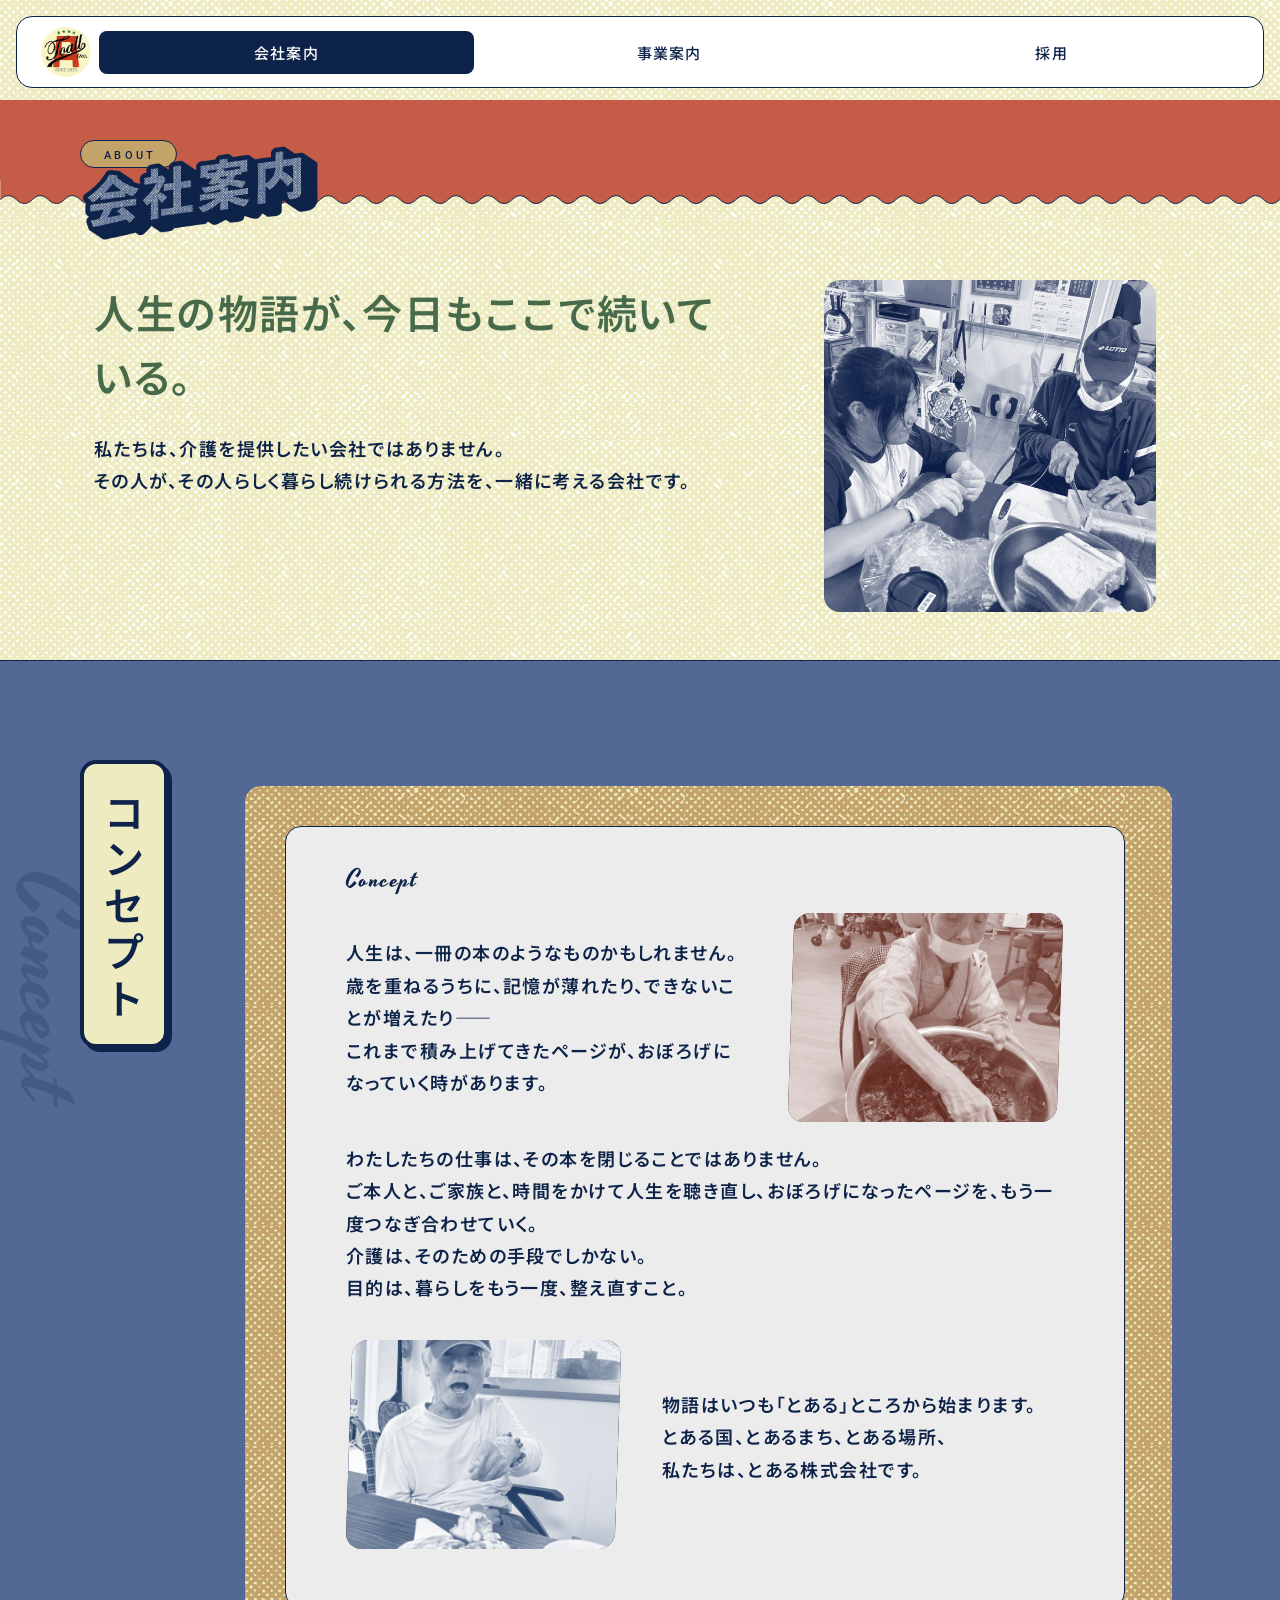
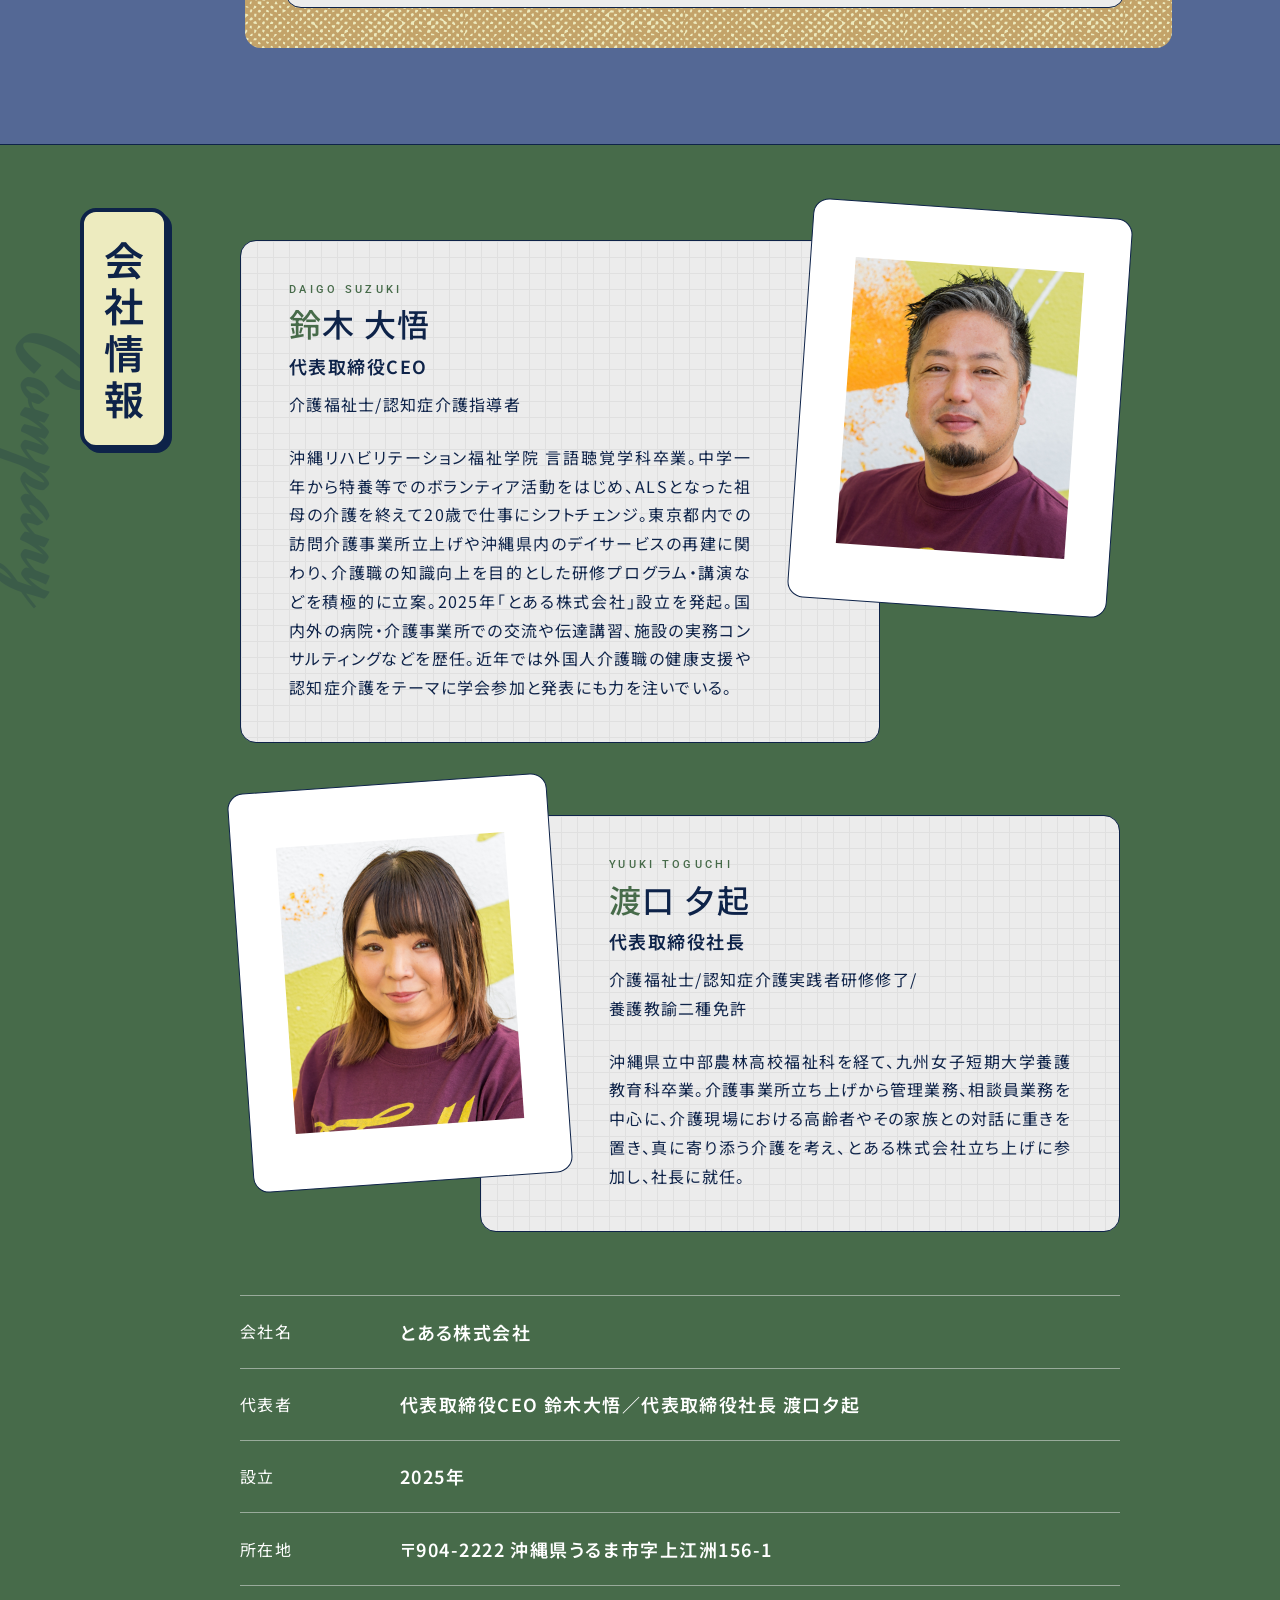
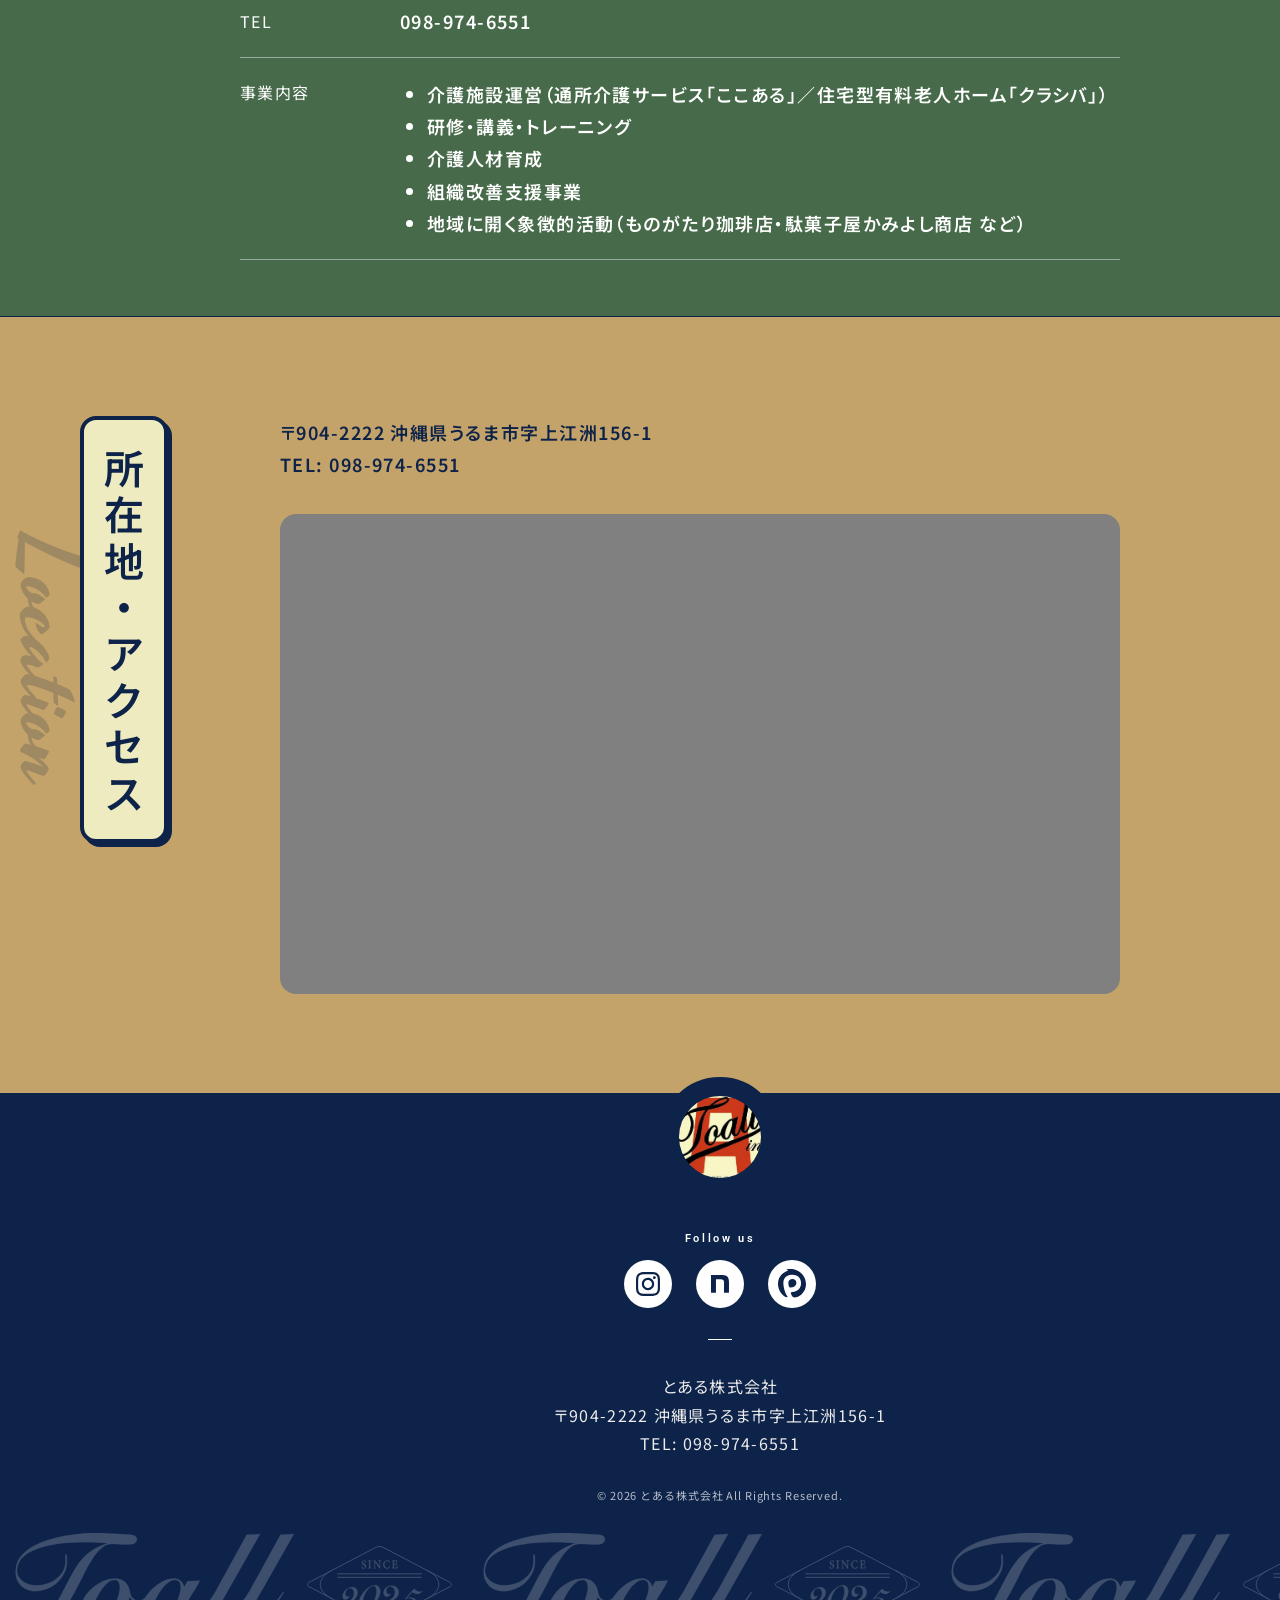
==== about.html @ d4884499 "wip(toaru): パンフレット照合の文言反映（ここある/クラシバ・施設概要・研修）＋about FV＋仲吉さんメッセージを本人の言葉に Co-Authored-By: Claude Opus 5" ====
<!DOCTYPE html>
<html lang="ja">
<head>
  <meta charset="UTF-8">
  <meta name="viewport" content="width=device-width, initial-scale=1.0">
  <title>会社案内 | とある株式会社</title>
  <link rel="preconnect" href="https://fonts.googleapis.com">
  <link href="https://fonts.googleapis.com/css2?family=Noto+Sans+JP:wght@400;500;600;700&family=Yesteryear&family=Roboto:wght@500;600&display=swap" rel="stylesheet">
  <link rel="icon" type="image/png" href="images/favicon-32.png">
  <link rel="apple-touch-icon" href="images/apple-touch-icon.png">
  <link rel="stylesheet" href="styles.css">
</head>
<body class="page-about">
  <nav class="sp-nav-bar">
    <a href="index.html" class="sp-nav-logo"><img src="images/045fe9c1-6d6a-4776-a452-a813eab86640.jpg" alt="とある"></a>
    <a href="about.html" class="sp-nav-item active">会社案内</a>
    <a href="service.html" class="sp-nav-item">事業案内</a>
    <a href="recruit.html" class="sp-nav-item">採用</a>
  </nav>
  <div class="page-root">

    <!-- site-nav (fixed) -->
    <nav class="site-nav">
      <!-- nav group -->
      <div class="nav-group-wrapper" style="position:absolute; height:533px; left:0; top:0; width:426px;">
        <div class="nav-shadow" style="position:absolute; height:533px; left:0; top:0; width:426px;">
          <img alt="" style="position:absolute; display:block; inset:0; max-width:none; width:100%; height:100%;" src="images/0c84c5b2-c992-419b-9318-8333a2b3f592.svg" />
        </div>
        <div class="nav-panel" style="position:absolute; background-color:white; border:1px solid #0e2349; display:flex; flex-direction:column; gap:16px; align-items:center; left:0; padding:20px 16px 16px; border-radius:16px; top:0; width:200px;">
          <div style="display:flex; align-items:center; padding:8px; position:relative; flex-shrink:0;">
            <div style="overflow:clip; position:relative; border-radius:50px; flex-shrink:0; width:100px; height:100px;">
              <div style="position:absolute; transform:translate(-50%,-50%); left:calc(50% + 0.35px); width:101.25px; height:101.25px; top:calc(50% + 0.07px);">
                <img alt="" style="position:absolute; inset:0; max-width:none; object-fit:cover; pointer-events:none; width:100%; height:100%;" src="images/617e47fb-dcf9-4838-844f-f65efc7a3acc.jpg" />
              </div>
            </div>
          </div>
          <div style="display:flex; flex-direction:column; gap:8px; align-items:center; position:relative; flex-shrink:0; width:100%;">
            <!-- TOP -->
            <a href="index.html" style="text-decoration:none; display:flex; align-items:center; justify-content:center; padding:16px; position:relative; border-radius:8px; flex-shrink:0; width:168px;">
              <div style="word-break:break-word; display:flex; flex-direction:column; font-family:'Noto Sans JP',sans-serif; font-weight:500; justify-content:center; flex-shrink:0; color:#0e2349; font-size:18px; letter-spacing:1.44px; white-space:nowrap; font-feature-settings:'pkna' 1;"><p style="line-height:1;">TOP</p></div>
            </a>
            <!-- 会社案内（アクティブ） -->
            <a href="about.html" style="text-decoration:none; background-color:#0e2349; display:flex; align-items:center; justify-content:center; padding:16px; position:relative; border-radius:8px; flex-shrink:0; width:168px;">
              <div style="word-break:break-word; display:flex; flex-direction:column; font-family:'Noto Sans JP',sans-serif; font-weight:500; justify-content:center; flex-shrink:0; color:white; font-size:18px; letter-spacing:1.44px; white-space:nowrap; font-feature-settings:'pkna' 1;"><p style="line-height:1;">会社案内</p></div>
            </a>
            <!-- 事業案内 -->
            <a href="service.html" style="text-decoration:none; display:flex; align-items:center; justify-content:center; padding:16px; position:relative; border-radius:8px; flex-shrink:0; width:168px;">
              <div style="word-break:break-word; display:flex; flex-direction:column; font-family:'Noto Sans JP',sans-serif; font-weight:500; justify-content:center; flex-shrink:0; color:#0e2349; font-size:18px; letter-spacing:1.44px; white-space:nowrap; font-feature-settings:'pkna' 1;"><p style="line-height:1;">事業案内</p></div>
            </a>
            <!-- 採用 -->
            <a href="recruit.html" style="text-decoration:none; display:flex; align-items:center; justify-content:center; padding:16px; position:relative; border-radius:8px; flex-shrink:0; width:168px;">
              <div style="word-break:break-word; display:flex; flex-direction:column; font-family:'Noto Sans JP',sans-serif; font-weight:500; justify-content:center; flex-shrink:0; color:#0e2349; font-size:18px; letter-spacing:1.44px; white-space:nowrap; font-feature-settings:'pkna' 1;"><p style="line-height:1;">採用</p></div>
            </a>
          </div>
        </div>
      </div>
      <!-- お問い合わせ -->
      <div class="contact-group-wrapper" style="position:absolute; height:183px; left:0; top:408px; width:426px;">
        <div style="position:absolute; height:183px; left:0; top:0; width:426px;">
          <img alt="" style="position:absolute; display:block; inset:0; max-width:none; width:100%; height:100%;" src="images/aa80f549-86cd-40d1-a32d-eb193d968978.svg" />
        </div>
        <a href="index.html#contact" style="text-decoration:none; display:contents;">
        <div style="position:absolute; background-color:white; border:1px solid #0e2349; height:100px; left:0; border-radius:16px; top:0; width:200px; cursor:pointer;">
          <div style="position:absolute; background-image:url('images/626cb3a7-04f2-470f-b2ea-25e6777911d0.png'); background-size:110px 110px; background-position:top left; height:84px; left:7px; border-radius:8px; top:7px; width:184px;"></div>
          <div style="position:absolute; transform:translate(-50%,-50%); display:flex; flex-direction:column; gap:10px; align-items:center; left:50%; top:50%; width:116px;">
            <div style="display:flex; gap:8px; align-items:center; position:relative; flex-shrink:0;">
              <div style="position:relative; flex-shrink:0; width:16px; height:16px;">
                <img alt="" style="position:absolute; display:block; inset:0; max-width:none; width:100%; height:100%;" src="images/622b4deb-43bb-4475-a572-62ceb9608e91.svg" />
              </div>
              <div style="word-break:break-word; display:flex; flex-direction:column; font-family:'Roboto',sans-serif; font-weight:500; justify-content:center; flex-shrink:0; color:#0e2349; font-size:11px; letter-spacing:2.64px; text-transform:uppercase; white-space:nowrap;"><p style="line-height:1;">CONTACT</p></div>
            </div>
            <div style="word-break:break-word; display:flex; flex-direction:column; font-family:'Noto Sans JP',sans-serif; font-weight:700; justify-content:center; min-width:100%; flex-shrink:0; color:#c55c47; font-size:18px; letter-spacing:1.44px; white-space:nowrap; font-feature-settings:'pkna' 1;"><p style="line-height:1;">お問い合わせ</p></div>
          </div>
        </div>
        </a>
      </div>
    </nav>

    <!-- mainTitle header -->
    <header class="main-title-header">
      <h1 class="visually-hidden">会社案内</h1>
      <div class="header-bg">
        <div class="header-bg-wave-wrap">
          <div style="transform:rotate(180deg); width:100%;">
            <div style="height:24px; position:relative; width:100%;">
              <div style="position:absolute; inset:-2.08% 0 0 0;">
                <img alt="" style="display:block; max-width:none; width:100%; height:100%;" src="images/ac6f1fd2-615f-410f-b803-3732daceb813.svg" />
              </div>
            </div>
          </div>
        </div>
        <div class="header-bg-rect"></div>
      </div>
      <div class="header-title">
        <!-- subTitle badge -->
        <div style="position:absolute; background-color:#c3a369; border:1px solid #0e2349; height:28px; left:0; border-radius:16px; top:0; width:97px;">
          <div style="position:absolute; transform:translateY(-50%); display:flex; flex-direction:column; font-family:'Roboto',sans-serif; font-weight:500; justify-content:center; left:23px; color:#0e2349; font-size:11px; top:14px; letter-spacing:3.3px; text-transform:uppercase; white-space:nowrap;">
            <p style="line-height:1;">about</p>
          </div>
        </div>
        <!-- 手書きAbout画像 -->
        <div style="position:absolute; height:110.52px; left:2px; top:1px; width:240.005px;">
          <img alt="" style="position:absolute; inset:0; max-width:none; object-fit:cover; pointer-events:none; width:100%; height:100%;" src="images/de4ca972-b313-43de-a31d-2b2d16266c00.png" />
        </div>
      </div>
    </header>

    <!-- FV inner -->
    <div class="fv-inner">
      <!-- テキスト左 -->
      <div style="display:flex; flex-direction:column; gap:24px; align-items:flex-start; flex-shrink:0;">
        <div style="word-break:break-word; display:flex; flex-direction:column; font-family:'Noto Sans JP',sans-serif; font-weight:600; justify-content:center; color:#476b4a; font-size:40px; letter-spacing:1.6px; width:632px; font-feature-settings:'pkna' 1,'palt' 1;">
          <p style="line-height:1.6;">人生の物語が、今日もここで続いている。</p>
        </div>
        <div style="display:flex; flex-direction:column; align-items:flex-start; flex-shrink:0; width:632px;"><!-- 2026-09-01: 358→632（見出しと同幅）。3行スタンス文が語の途中で折れないように -->
          <div style="word-break:break-word; display:flex; flex-direction:column; font-family:'Noto Sans JP',sans-serif; font-weight:600; justify-content:center; flex-shrink:0; color:#0e2349; font-size:18px; letter-spacing:1.44px; width:100%; font-feature-settings:'pkna' 1,'palt' 1;">
            <p style="line-height:1.8;">私たちは、介護を提供したい会社ではありません。<br>その人が、その人らしく暮らし続けられる方法を、一緒に考える会社です。</p>
          </div>
        </div>
      </div>
      <!-- 右写真 -->
      <div style="position:relative; border-radius:16px; flex-shrink:0; width:332px; height:332px;">
        <div aria-hidden style="position:absolute; inset:0; pointer-events:none; border-radius:16px;">
          <img alt="" style="position:absolute; max-width:none; object-fit:cover; filter:grayscale(1); border-radius:16px; width:100%; height:100%;" src="images/photo-about-kv.jpg" />
          <div style="position:absolute; background-color:#0c1d45; inset:0; mix-blend-mode:screen; border-radius:16px;"></div>
        </div>
      </div>
    </div>

    <!-- Concept section -->
    <section class="concept-section">
      <!-- 背景 -->
      <div class="concept-bg-outer">
        <div class="concept-bg-inner"></div>
      </div>

      <!-- categoryTitle（左サイドバー） -->
      <div style="position:absolute; height:600px; left:0; top:100px; width:240px;">
        <!-- 縦書き装飾文字 Concept -->
        <div style="position:absolute; transform:translateY(-50%); display:flex; height:305px; align-items:center; justify-content:center; left:-16px; top:227.5px; width:120px;">
          <div style="transform:rotate(90deg); flex-shrink:0;">
            <div style="word-break:break-word; display:flex; flex-direction:column; font-family:'Yesteryear',cursive; justify-content:center; opacity:0.2; color:#0e2349; font-size:90px; white-space:nowrap;">
              <p style="line-height:1;">Concept</p>
            </div>
          </div>
        </div>
        <!-- バッジ -->
        <div style="position:absolute; background-color:#edebbf; border:4px solid #0e2349; box-shadow:4px 4px 0px #0e2349; display:flex; flex-direction:column; align-items:center; justify-content:center; left:80px; padding:24px 0; border-radius:16px; top:0; width:88px;">
          <h2 style="word-break:break-word; font-family:'Noto Sans JP',sans-serif; font-weight:600; line-height:1.16; color:#0e2349; text-align:center; letter-spacing:3.2px; width:40px; font-feature-settings:'pkna' 1;">コンセプト</h2>
        </div>
      </div>

      <!-- content（背景画像タイルボックス） -->
      <div style="position:relative; background-image:url('images/ada065cb-7222-4b54-9af8-6be42a0701ef.png'); background-size:220px 220px; background-position:top left; display:flex; flex-direction:column; align-items:flex-start; margin-left:245px; margin-top:126px; margin-bottom:96px; padding:40px; border-radius:16px; width:927px; height:auto; min-height:777px;">
        <!-- anser（白灰テキスト箱。写真はFigma 206:152通り本文の流れの中に相対配置で組み込む） -->
        <div style="position:relative; word-break:break-word; background-color:#ececec; border:1px solid #0e2349; border-radius:16px; flex-shrink:0; width:840px; height:auto; min-height:706px; color:#0e2349;">
          <div style="display:flex; flex-direction:column; gap:4px; padding:42px 60px; width:100%; box-sizing:border-box; font-size:18px; letter-spacing:1.44px; font-family:'Noto Sans JP',sans-serif; font-weight:600; font-feature-settings:'pkna' 1,'palt' 1;">
            <!-- 見出し Concept -->
            <div style="font-family:'Yesteryear',cursive; font-size:24px; font-weight:400;">
              <p style="line-height:1;">Concept</p>
            </div>
            <!-- 本文1 ＋ 写真1（#632c21 overlay） -->
            <div style="display:flex; align-items:center; justify-content:space-between; gap:32px; width:100%;">
              <div style="flex:1 0 0; min-width:0; display:flex; flex-direction:column; justify-content:center;">
                <p style="line-height:1.8;">人生は、一冊の本のようなものかもしれません。<br>歳を重ねるうちに、記憶が薄れたり、できないことが増えたり——<br>これまで積み上げてきたページが、おぼろげになっていく時があります。</p>
              </div>
              <div style="flex-shrink:0; width:275.951px; height:208.908px; display:flex; align-items:center; justify-content:center; margin:16px 0 16px 8px;">
                <div style="transform:skewX(-1.87deg); flex-shrink:0;">
                  <div style="height:209.019px; position:relative; border-radius:16px; width:269.143px;">
                    <div aria-hidden style="position:absolute; inset:0; pointer-events:none; border-radius:16px;">
                      <img alt="" style="position:absolute; max-width:none; object-fit:cover; filter:grayscale(1); border-radius:16px; width:100%; height:100%;" src="images/photo-about-concept1.jpg" />
                      <div style="position:absolute; background-color:#632c21; inset:0; mix-blend-mode:screen; border-radius:16px;"></div>
                    </div>
                  </div>
                </div>
              </div>
            </div>
            <!-- 本文2（全幅） -->
            <div style="width:100%; margin-bottom:16px;">
              <p style="line-height:1.8;">わたしたちの仕事は、その本を閉じることではありません。<br>ご本人と、ご家族と、時間をかけて人生を聴き直し、おぼろげになったページを、もう一度つなぎ合わせていく。<br>介護は、そのための手段でしかない。<br>目的は、暮らしをもう一度、整え直すこと。</p>
            </div>
            <!-- 写真2（#213b63 overlay）＋ 本文3 -->
            <div style="display:flex; gap:32px; align-items:center; width:100%;">
              <div style="flex-shrink:0; width:275.951px; height:208.908px; display:flex; align-items:center; justify-content:center; margin:16px 8px 16px 0;">
                <div style="transform:skewX(-1.87deg); flex-shrink:0;">
                  <div style="height:209.019px; position:relative; border-radius:16px; width:269.143px;">
                    <div aria-hidden style="position:absolute; inset:0; pointer-events:none; border-radius:16px;">
                      <img alt="" style="position:absolute; max-width:none; object-fit:cover; filter:grayscale(1); border-radius:16px; width:100%; height:100%;" src="images/photo-about-concept2.jpg" />
                      <div style="position:absolute; background-color:#213b63; inset:0; mix-blend-mode:screen; border-radius:16px;"></div>
                    </div>
                  </div>
                </div>
              </div>
              <div style="flex:1 0 0; min-width:0; display:flex; flex-direction:column; justify-content:center; white-space:pre-wrap;">
                <p style="line-height:1.8; margin-bottom:16px;">物語はいつも「とある」ところから始まります。<br>とある国、とあるまち、とある場所、<br>私たちは、とある株式会社です。</p>
              </div>
            </div>
          </div>
        </div>
      </div>
    </section>

    <!-- Company section -->
    <section class="company-section">
      <!-- 背景 -->
      <div class="company-bg-outer">
        <div class="company-bg-inner"></div>
      </div>

      <!-- categoryTitle（左サイドバー） -->
      <div style="position:absolute; height:496px; left:0; top:64px; width:240px;">
        <!-- 縦書き装飾文字 Company -->
        <div style="position:absolute; transform:translateY(-50%); display:flex; height:366px; align-items:center; justify-content:center; left:-15px; top:263px; width:120px;">
          <div style="transform:rotate(90deg); flex-shrink:0;">
            <div style="word-break:break-word; display:flex; flex-direction:column; font-family:'Yesteryear',cursive; justify-content:center; opacity:0.2; color:#0e2349; font-size:90px; white-space:nowrap;">
              <p style="line-height:1;">Company</p>
            </div>
          </div>
        </div>
        <!-- バッジ -->
        <div style="position:absolute; background-color:#edebbf; border:4px solid #0e2349; box-shadow:4px 4px 0px #0e2349; display:flex; flex-direction:column; align-items:center; justify-content:center; left:80px; padding:24px 0; border-radius:16px; top:0; width:88px;">
          <h2 style="word-break:break-word; font-family:'Noto Sans JP',sans-serif; font-weight:600; line-height:1.16; color:#0e2349; text-align:center; letter-spacing:3.2px; width:40px; font-feature-settings:'pkna' 1;">会社情報</h2>
        </div>
      </div>

      <!-- content -->
      <div style="display:flex; flex-direction:column; gap:64px; align-items:flex-start; margin-left:240px; margin-top:64px; width:880px; position:relative;">

        <!-- profile -->
        <div style="display:flex; flex-direction:column; gap:40px; align-items:flex-start; position:relative; flex-shrink:0; width:100%;">

          <!-- 鈴木大悟 -->
          <div style="position:relative; flex-shrink:0; width:100%;">
            <!-- テキスト箱（左・通常フローで高さを決定。写真は装飾として絶対配置で重ねる） -->
            <div style="word-break:break-word; position:relative; background-image:url('images/008ed006-5e51-4e88-b270-953e1cdd0b98.png'); background-size:16px 16px; background-position:top left; border:1px solid #0e2349; display:flex; flex-direction:column; gap:24px; align-items:flex-start; padding:40px 128px 40px 48px; border-radius:16px; margin-top:32px; width:640px;">
              <div style="display:flex; flex-direction:column; gap:8px; align-items:flex-start; flex-shrink:0; width:100%;">
                <!-- name block -->
                <div style="display:flex; flex-direction:column; align-items:flex-start; flex-shrink:0; width:100%;">
                  <div style="display:flex; flex-direction:column; font-family:'Roboto',sans-serif; font-weight:500; justify-content:center; flex-shrink:0; color:#476b4a; font-size:11px; letter-spacing:3.3px; text-transform:uppercase; white-space:nowrap;">
                    <p style="line-height:1.6;">DAIGO SUZUKI</p>
                  </div>
                  <div style="display:flex; flex-direction:column; font-family:'Noto Sans JP',sans-serif; font-weight:500; justify-content:center; flex-shrink:0; color:#0e2349; font-size:32px; letter-spacing:1.28px; font-feature-settings:'pkna' 1;">
                    <p style="line-height:1.6;"><span style="color:#476b4a;">鈴</span>木 大悟</p>
                  </div>
                  <div style="display:flex; flex-direction:column; font-family:'Noto Sans JP',sans-serif; font-weight:600; justify-content:center; flex-shrink:0; color:#0e2349; font-size:18px; letter-spacing:1.44px; font-feature-settings:'pkna' 1,'palt' 1;">
                    <p style="line-height:1.8;">代表取締役CEO</p>
                  </div>
                </div>
                <!-- 資格 -->
                <div style="display:flex; flex-direction:column; font-family:'Noto Sans JP',sans-serif; font-weight:400; justify-content:center; flex-shrink:0; color:#0e2349; font-size:16px; letter-spacing:1.28px; width:100%; font-feature-settings:'pkna' 1,'palt' 1;">
                  <p style="line-height:1.8;">介護福祉士/認知症介護指導者</p>
                </div>
              </div>
              <!-- 本文 -->
              <p style="font-family:'Noto Sans JP',sans-serif; font-weight:400; line-height:1.8; flex-shrink:0; color:#0e2349; font-size:16px; text-align:justify; letter-spacing:1.28px; width:100%; font-feature-settings:'pkna' 1,'palt' 1;">沖縄リハビリテーション福祉学院 言語聴覚学科卒業。中学一年から特養等でのボランティア活動をはじめ、ALSとなった祖母の介護を終えて20歳で仕事にシフトチェンジ。東京都内での訪問介護事業所立上げや沖縄県内のデイサービスの再建に関わり、介護職の知識向上を目的とした研修プログラム・講演などを積極的に立案。2025年「とある株式会社」設立を発起。国内外の病院・介護事業所での交流や伝達講習、施設の実務コンサルティングなどを歴任。近年では外国人介護職の健康支援や認知症介護をテーマに学会参加と発表にも力を注いでいる。</p>
            </div>
            <!-- 写真（右・回転4deg） -->
            <div style="position:absolute; display:flex; height:421.348px; align-items:center; justify-content:center; right:-13.56px; top:-10.67px; width:347.123px;">
              <div style="transform:rotate(4deg); flex-shrink:0;">
                <div style="background-color:white; border:1px solid #0e2349; height:400px; position:relative; border-radius:16px; width:320px; overflow:hidden;">
                  <img alt="鈴木大悟" src="images/staff/daigo.jpg" style="width:100%; height:100%; object-fit:cover; object-position:center; transform:scale(0.72); display:block;" />
                </div>
              </div>
            </div>
          </div>

          <!-- 渡口夕起 -->
          <div style="position:relative; flex-shrink:0; width:100%; display:flex; justify-content:flex-end;">
            <!-- テキスト箱（右・通常フローで高さを決定。写真は装飾として絶対配置で重ねる） -->
            <div style="word-break:break-word; position:relative; background-image:url('images/008ed006-5e51-4e88-b270-953e1cdd0b98.png'); background-size:16px 16px; background-position:top left; border:1px solid #0e2349; display:flex; flex-direction:column; gap:24px; align-items:flex-start; padding:40px 48px 40px 128px; border-radius:16px; margin-top:32px; width:640px;">
              <div style="display:flex; flex-direction:column; gap:8px; align-items:flex-start; flex-shrink:0; width:100%;">
                <div style="display:flex; flex-direction:column; align-items:flex-start; flex-shrink:0; width:100%;">
                  <div style="display:flex; flex-direction:column; font-family:'Roboto',sans-serif; font-weight:500; justify-content:center; flex-shrink:0; color:#476b4a; font-size:11px; letter-spacing:3.3px; text-transform:uppercase; white-space:nowrap;">
                    <p style="line-height:1.6;">YUUKI TOGUCHI</p>
                  </div>
                  <div style="display:flex; flex-direction:column; font-family:'Noto Sans JP',sans-serif; font-weight:500; justify-content:center; flex-shrink:0; color:#0e2349; font-size:32px; letter-spacing:1.28px; font-feature-settings:'pkna' 1;">
                    <p style="line-height:1.6;"><span style="color:#476b4a;">渡</span>口 夕起</p>
                  </div>
                  <div style="display:flex; flex-direction:column; font-family:'Noto Sans JP',sans-serif; font-weight:600; justify-content:center; flex-shrink:0; color:#0e2349; font-size:18px; letter-spacing:1.44px; font-feature-settings:'pkna' 1,'palt' 1;">
                    <p style="line-height:1.8;">代表取締役社長</p>
                  </div>
                </div>
                <div style="display:flex; flex-direction:column; font-family:'Noto Sans JP',sans-serif; font-weight:400; justify-content:center; flex-shrink:0; color:#0e2349; font-size:16px; letter-spacing:1.28px; width:100%; font-feature-settings:'pkna' 1,'palt' 1;">
                  <p style="line-height:1.8; margin-bottom:0;">介護福祉士/認知症介護実践者研修修了/</p>
                  <p style="line-height:1.8;">養護教諭二種免許</p>
                </div>
              </div>
              <p style="font-family:'Noto Sans JP',sans-serif; font-weight:400; line-height:1.8; flex-shrink:0; color:#0e2349; font-size:16px; text-align:justify; letter-spacing:1.28px; width:100%; font-feature-settings:'pkna' 1,'palt' 1;">沖縄県立中部農林高校福祉科を経て、九州女子短期大学養護教育科卒業。介護事業所立ち上げから管理業務、相談員業務を中心に、介護現場における高齢者やその家族との対話に重きを置き、真に寄り添う介護を考え、とある株式会社立ち上げに参加し、社長に就任。</p>
            </div>
            <!-- 写真（左・回転-4deg） -->
            <div style="position:absolute; display:flex; height:421.348px; align-items:center; justify-content:center; left:-13.56px; top:-10.67px; width:347.123px;">
              <div style="transform:rotate(-4deg); flex-shrink:0;">
                <div style="background-color:white; border:1px solid #0e2349; height:400px; position:relative; border-radius:16px; width:320px; overflow:hidden;">
                  <img alt="渡口夕起" src="images/staff/toguchi.jpg" style="width:100%; height:100%; object-fit:cover; object-position:center; transform:scale(0.72); display:block;" />
                </div>
              </div>
            </div>
          </div>
        </div><!-- /profile -->

        <!-- 会社情報テーブル -->
        <div style="display:flex; flex-direction:column; gap:20px; align-items:flex-start; flex-shrink:0; width:100%;">
          <!-- line -->
          <div style="height:0; position:relative; flex-shrink:0; width:100%;">
            <div style="position:absolute; inset:-0.5px 0;">
              <img alt="" style="display:block; max-width:none; width:100%; height:100%;" src="images/16a57de2-43e5-49eb-a79f-65e0de3f690d.svg" />
            </div>
          </div>
          <!-- 会社名 -->
          <div style="word-break:break-word; display:flex; align-items:center; flex-shrink:0; color:white; width:100%;">
            <div style="display:flex; flex-direction:column; font-family:'Noto Sans JP',sans-serif; font-weight:400; justify-content:center; flex-shrink:0; font-size:16px; letter-spacing:1.28px; width:160px; font-feature-settings:'pkna' 1,'palt' 1;">
              <p style="line-height:1.8;">会社名</p>
            </div>
            <p style="flex:1 0 0; font-family:'Noto Sans JP',sans-serif; font-weight:600; line-height:1.8; min-width:1px; font-size:18px; letter-spacing:1.44px; font-feature-settings:'pkna' 1,'palt' 1;">とある株式会社</p>
          </div>
          <!-- line -->
          <div style="height:0; position:relative; flex-shrink:0; width:100%;">
            <div style="position:absolute; inset:-0.5px 0;">
              <img alt="" style="display:block; max-width:none; width:100%; height:100%;" src="images/16a57de2-43e5-49eb-a79f-65e0de3f690d.svg" />
            </div>
          </div>
          <!-- 代表者 -->
          <div style="word-break:break-word; display:flex; align-items:center; flex-shrink:0; color:white; width:100%;">
            <div style="display:flex; flex-direction:column; font-family:'Noto Sans JP',sans-serif; font-weight:400; justify-content:center; flex-shrink:0; font-size:16px; letter-spacing:1.28px; width:160px; font-feature-settings:'pkna' 1,'palt' 1;">
              <p style="line-height:1.8;">代表者</p>
            </div>
            <p style="flex:1 0 0; font-family:'Noto Sans JP',sans-serif; font-weight:600; line-height:1.8; min-width:1px; font-size:18px; letter-spacing:1.44px; font-feature-settings:'pkna' 1,'palt' 1;">代表取締役CEO 鈴木大悟／代表取締役社長 渡口夕起</p>
          </div>
          <!-- line -->
          <div style="height:0; position:relative; flex-shrink:0; width:100%;">
            <div style="position:absolute; inset:-0.5px 0;">
              <img alt="" style="display:block; max-width:none; width:100%; height:100%;" src="images/16a57de2-43e5-49eb-a79f-65e0de3f690d.svg" />
            </div>
          </div>
          <!-- 設立 -->
          <div style="word-break:break-word; display:flex; align-items:center; flex-shrink:0; color:white; width:100%;">
            <div style="display:flex; flex-direction:column; font-family:'Noto Sans JP',sans-serif; font-weight:400; justify-content:center; flex-shrink:0; font-size:16px; letter-spacing:1.28px; width:160px; font-feature-settings:'pkna' 1,'palt' 1;">
              <p style="line-height:1.8;">設立</p>
            </div>
            <p style="flex:1 0 0; font-family:'Noto Sans JP',sans-serif; font-weight:600; line-height:1.8; min-width:1px; font-size:18px; letter-spacing:1.44px; font-feature-settings:'pkna' 1,'palt' 1;">2025年</p>
          </div>
          <!-- line -->
          <div style="height:0; position:relative; flex-shrink:0; width:100%;">
            <div style="position:absolute; inset:-0.5px 0;">
              <img alt="" style="display:block; max-width:none; width:100%; height:100%;" src="images/16a57de2-43e5-49eb-a79f-65e0de3f690d.svg" />
            </div>
          </div>
          <!-- 所在地 -->
          <div style="word-break:break-word; display:flex; align-items:center; flex-shrink:0; color:white; width:100%;">
            <div style="display:flex; flex-direction:column; font-family:'Noto Sans JP',sans-serif; font-weight:400; justify-content:center; flex-shrink:0; font-size:16px; letter-spacing:1.28px; width:160px; font-feature-settings:'pkna' 1,'palt' 1;">
              <p style="line-height:1.8;">所在地</p>
            </div>
            <p style="flex:1 0 0; font-family:'Noto Sans JP',sans-serif; font-weight:600; line-height:1.8; min-width:1px; font-size:18px; letter-spacing:1.44px; font-feature-settings:'pkna' 1,'palt' 1;">〒904-2222 沖縄県うるま市字上江洲156-1</p>
          </div>
          <!-- line -->
          <div style="height:0; position:relative; flex-shrink:0; width:100%;">
            <div style="position:absolute; inset:-0.5px 0;">
              <img alt="" style="display:block; max-width:none; width:100%; height:100%;" src="images/16a57de2-43e5-49eb-a79f-65e0de3f690d.svg" />
            </div>
          </div>
          <!-- TEL -->
          <div style="word-break:break-word; display:flex; align-items:center; flex-shrink:0; color:white; width:100%;">
            <div style="display:flex; flex-direction:column; font-family:'Noto Sans JP',sans-serif; font-weight:400; justify-content:center; flex-shrink:0; font-size:16px; letter-spacing:1.28px; width:160px; font-feature-settings:'pkna' 1,'palt' 1;">
              <p style="line-height:1.8;">TEL</p>
            </div>
            <p style="flex:1 0 0; font-family:'Noto Sans JP',sans-serif; font-weight:600; line-height:1.8; min-width:1px; font-size:18px; letter-spacing:1.44px; font-feature-settings:'pkna' 1,'palt' 1;">098-974-6551</p>
          </div>
          <!-- line -->
          <div style="height:0; position:relative; flex-shrink:0; width:100%;">
            <div style="position:absolute; inset:-0.5px 0;">
              <img alt="" style="display:block; max-width:none; width:100%; height:100%;" src="images/16a57de2-43e5-49eb-a79f-65e0de3f690d.svg" />
            </div>
          </div>
          <!-- 事業内容 -->
          <div style="word-break:break-word; display:flex; align-items:flex-start; flex-shrink:0; color:white; width:100%;">
            <div style="display:flex; flex-direction:column; font-family:'Noto Sans JP',sans-serif; font-weight:400; justify-content:center; flex-shrink:0; font-size:16px; letter-spacing:1.28px; width:160px; font-feature-settings:'pkna' 1,'palt' 1;">
              <p style="line-height:1.8;">事業内容</p>
            </div>
            <ul style="display:block; flex:1 0 0; font-family:'Noto Sans JP',sans-serif; font-weight:600; list-style:disc; min-width:1px; font-size:18px; letter-spacing:1.44px; font-feature-settings:'pkna' 1,'palt' 1;">
              <li style="margin-bottom:0; margin-left:27px;"><span style="line-height:1.8;">介護施設運営（通所介護サービス「ここある」／住宅型有料老人ホーム「クラシバ」）</span></li>
              <li style="margin-bottom:0; margin-left:27px;"><span style="line-height:1.8;">研修・講義・トレーニング</span></li>
              <li style="margin-bottom:0; margin-left:27px;"><span style="line-height:1.8;">介護人材育成</span></li>
              <li style="margin-bottom:0; margin-left:27px;"><span style="line-height:1.8;">組織改善支援事業</span></li>
              <li style="margin-left:27px;"><span style="line-height:1.8;">地域に開く象徴的活動（ものがたり珈琲店・駄菓子屋かみよし商店 など）</span></li>
            </ul>
          </div>
          <!-- line -->
          <div style="height:0; position:relative; flex-shrink:0; width:100%;">
            <div style="position:absolute; inset:-0.5px 0;">
              <img alt="" style="display:block; max-width:none; width:100%; height:100%;" src="images/16a57de2-43e5-49eb-a79f-65e0de3f690d.svg" />
            </div>
          </div>
        </div><!-- /data -->

      </div><!-- /content -->
    </section>

    <!-- Location section -->
    <section class="location-section">
      <div class="location-bg"></div>

      <!-- categoryTitle（左サイドバー） -->
      <div style="position:absolute; height:496px; left:80px; top:100px; width:200px;">
        <!-- 縦書き装飾文字 Location -->
        <div style="position:absolute; transform:translateY(-50%); display:flex; height:329px; align-items:center; justify-content:center; left:-95px; top:244.5px; width:120px;">
          <div style="transform:rotate(90deg); flex-shrink:0;">
            <div style="word-break:break-word; display:flex; flex-direction:column; font-family:'Yesteryear',cursive; justify-content:center; opacity:0.2; color:#0e2349; font-size:90px; white-space:nowrap;">
              <p style="line-height:1;">Location</p>
            </div>
          </div>
        </div>
        <!-- バッジ -->
        <div style="position:absolute; background-color:#edebbf; border:4px solid #0e2349; box-shadow:4px 4px 0px #0e2349; display:flex; flex-direction:column; align-items:center; justify-content:center; left:0; padding:24px 0; border-radius:16px; top:0; width:88px;">
          <h2 style="word-break:break-word; font-family:'Noto Sans JP',sans-serif; font-weight:600; line-height:1.16; color:#0e2349; text-align:center; letter-spacing:3.2px; width:40px; font-feature-settings:'pkna' 1;">所在地・アクセス</h2>
        </div>
      </div>

      <!-- inner（コンテンツ） -->
      <div style="position:absolute; display:flex; flex-direction:column; gap:33px; align-items:flex-start; left:280px; top:100px; width:840px;">
        <!-- 住所テキスト -->
        <div style="word-break:break-word; display:flex; flex-direction:column; font-family:'Noto Sans JP',sans-serif; font-weight:600; justify-content:center; flex-shrink:0; color:#0e2349; font-size:18px; letter-spacing:1.44px; font-feature-settings:'pkna' 1,'palt' 1;">
          <p style="line-height:1.8; margin-bottom:0;">〒904-2222 沖縄県うるま市字上江洲156-1</p>
          <p style="line-height:1.8;">TEL: 098-974-6551</p>
        </div>
        <!-- Google Maps iframe -->
        <div style="background-color:#808080; height:480px; overflow:hidden; position:relative; border-radius:16px; flex-shrink:0; width:840px;">
          <iframe
            src="https://maps.google.com/maps?q=沖縄県うるま市字上江洲156-1&output=embed"
            style="width:840px; height:480px; border:0; border-radius:16px;"
            allowfullscreen=""
            loading="lazy"
            referrerpolicy="no-referrer-when-downgrade"
            title="とある株式会社 所在地マップ"
          ></iframe>
        </div>
      </div>
    </section>

    <!-- Footer -->
    <footer class="site-footer">
      <!-- SNS -->
      <div style="display:flex; flex-direction:column; gap:16px; align-items:center; position:relative; flex-shrink:0; width:192px;">
        <div style="word-break:break-word; display:flex; flex-direction:column; font-family:'Roboto',sans-serif; font-weight:600; justify-content:center; flex-shrink:0; font-size:11px; text-align:center; color:white; letter-spacing:2.64px; width:100%;">
          <p style="line-height:1;">Follow us</p>
        </div>
        <div style="display:flex; gap:24px; height:48px; align-items:center; position:relative; flex-shrink:0; width:100%;">
          <!-- Instagram -->
          <div style="background-color:white; position:relative; border-radius:24px; flex-shrink:0; width:48px; height:48px;">
            <div style="position:absolute; transform:translate(-50%,-50%); left:50%; width:24px; height:24px; top:50%;">
              <img alt="" style="position:absolute; display:block; inset:0; max-width:none; width:100%; height:100%;" src="images/934ad284-4445-400c-b0ff-204b3e20131e.svg" />
            </div>
          </div>
          <!-- note -->
          <div style="position:relative; flex-shrink:0; width:48px; height:48px;">
            <img alt="" style="position:absolute; display:block; inset:0; max-width:none; width:100%; height:100%;" src="images/fb56b9ae-f347-4509-8ad8-6ab2e8d0f620.svg" />
          </div>
          <!-- peatix -->
          <div style="background-color:white; overflow:clip; position:relative; border-radius:24px; flex-shrink:0; width:48px; height:48px;">
            <div style="position:absolute; transform:translate(-50%,-50%); height:28.542px; left:50%; overflow:clip; top:calc(50% - 0.73px); width:28px;">
              <img alt="" style="position:absolute; display:block; inset:0; max-width:none; width:100%; height:100%;" src="images/ed14d283-3ad8-4d7b-97c4-1702f6161de6.svg" />
            </div>
          </div>
        </div>
      </div>
      <!-- 区切り線 -->
      <div style="height:0; position:relative; flex-shrink:0; width:24px;">
        <div style="position:absolute; inset:-0.5px 0;">
          <img alt="" style="display:block; max-width:none; width:100%; height:100%;" src="images/3858a603-ae97-4242-a653-b855dcd2742b.svg" />
        </div>
      </div>
      <!-- 住所テキスト -->
      <div style="word-break:break-word; display:flex; flex-direction:column; font-family:'Noto Sans JP',sans-serif; font-weight:400; justify-content:center; flex-shrink:0; color:#ececec; font-size:16px; text-align:center; letter-spacing:1.28px; white-space:nowrap; font-feature-settings:'pkna' 1,'palt' 1;">
        <p style="line-height:1.8; margin-bottom:0;">とある株式会社</p>
        <p style="line-height:1.8; margin-bottom:0;">〒904-2222 沖縄県うるま市字上江洲156-1</p>
        <p style="line-height:1.8;">TEL: 098-974-6551</p>
      </div>
      <!-- コピーライト -->
      <div style="word-break:break-word; display:flex; flex-direction:column; font-family:'Noto Sans JP',sans-serif; font-weight:400; justify-content:center; opacity:0.7; flex-shrink:0; font-size:11px; text-align:right; color:white; letter-spacing:0.88px; white-space:nowrap; font-feature-settings:'pkna' 1;">
        <p style="line-height:1;">© 2026 とある株式会社 All Rights Reserved.</p>
      </div>
      <!-- ループアニメーション（静止画パターン） -->
      <div style="display:flex; gap:16px; align-items:center; opacity:0.2; position:relative; flex-shrink:0; width:100%; overflow:hidden;">
        <!-- looptext 1 -->
        <div style="height:97px; overflow:clip; position:relative; flex-shrink:0; width:452px;">
          <div style="position:absolute; inset:0.12% 0.11% 0.08% 0.02%;">
            <div style="position:absolute; inset:0.12% 34.95% 0.08% 0.02%;">
              <div style="position:absolute; inset:-0.1% 0;">
                <img alt="" style="display:block; max-width:none; width:100%; height:100%;" src="images/183150df-c6d2-4068-a411-fb8dbc99e6e5.svg" />
              </div>
            </div>
            <div style="position:absolute; inset:13.35% 0.11% 8.22% 68%;">
              <div style="position:absolute; inset:-0.66% -0.35%;">
                <img alt="" style="display:block; max-width:none; width:100%; height:100%;" src="images/61b0afe5-e30a-4662-9ec1-b596f925840b.svg" />
              </div>
            </div>
          </div>
        </div>
        <!-- looptext 2 -->
        <div style="height:97px; overflow:clip; position:relative; flex-shrink:0; width:452px;">
          <div style="position:absolute; inset:0.12% 0.11% 0.08% 0.02%;">
            <div style="position:absolute; inset:0.12% 34.95% 0.08% 0.02%;">
              <div style="position:absolute; inset:-0.1% 0;">
                <img alt="" style="display:block; max-width:none; width:100%; height:100%;" src="images/183150df-c6d2-4068-a411-fb8dbc99e6e5.svg" />
              </div>
            </div>
            <div style="position:absolute; inset:13.35% 0.11% 8.22% 68%;">
              <div style="position:absolute; inset:-0.66% -0.35%;">
                <img alt="" style="display:block; max-width:none; width:100%; height:100%;" src="images/61b0afe5-e30a-4662-9ec1-b596f925840b.svg" />
              </div>
            </div>
          </div>
        </div>
        <!-- looptext 3 -->
        <div style="height:97px; overflow:clip; position:relative; flex-shrink:0; width:452px;">
          <div style="position:absolute; inset:0.12% 0.11% 0.08% 0.02%;">
            <div style="position:absolute; inset:0.12% 34.95% 0.08% 0.02%;">
              <div style="position:absolute; inset:-0.1% 0;">
                <img alt="" style="display:block; max-width:none; width:100%; height:100%;" src="images/183150df-c6d2-4068-a411-fb8dbc99e6e5.svg" />
              </div>
            </div>
            <div style="position:absolute; inset:13.35% 0.11% 8.22% 68%;">
              <div style="position:absolute; inset:-0.66% -0.35%;">
                <img alt="" style="display:block; max-width:none; width:100%; height:100%;" src="images/61b0afe5-e30a-4662-9ec1-b596f925840b.svg" />
              </div>
            </div>
          </div>
        </div>
        <!-- looptext 4 -->
        <div style="height:97px; overflow:clip; position:relative; flex-shrink:0; width:452px;">
          <div style="position:absolute; inset:0.12% 0.11% 0.08% 0.02%;">
            <div style="position:absolute; inset:0.12% 34.95% 0.08% 0.02%;">
              <div style="position:absolute; inset:-0.1% 0;">
                <img alt="" style="display:block; max-width:none; width:100%; height:100%;" src="images/183150df-c6d2-4068-a411-fb8dbc99e6e5.svg" />
              </div>
            </div>
            <div style="position:absolute; inset:13.35% 0.11% 8.22% 68%;">
              <div style="position:absolute; inset:-0.66% -0.35%;">
                <img alt="" style="display:block; max-width:none; width:100%; height:100%;" src="images/61b0afe5-e30a-4662-9ec1-b596f925840b.svg" />
              </div>
            </div>
          </div>
        </div>
      </div>
      <!-- フッターロゴ -->
      <div style="position:absolute; transform:translateX(-50%); border:19.2px solid #0e2349; left:50%; overflow:clip; border-radius:60px; width:120px; height:120px; top:-16px;">
        <div style="position:absolute; transform:translate(-50%,-50%); left:calc(50% + 0.42px); width:121.5px; height:121.5px; top:calc(50% + 0.08px);">
          <img alt="" style="position:absolute; inset:0; max-width:none; object-fit:cover; pointer-events:none; width:100%; height:100%;" src="images/617e47fb-dcf9-4838-844f-f65efc7a3acc.jpg" />
        </div>
      </div>
    </footer>

  </div>
</body>
</html>
---- styles.css ----
/* ===== 見出しの階層とサイズ（2026-09-01改訂）=====
   2026-08-30版はタグだけ付けてサイズはインラインstyle任せだったため、
   同じ階層でもページごとにサイズがバラバラだった（H2が40/32/24px、
   recruitのH3(32px)がserviceのH2(32px)と同サイズで階層が逆転）。
   → サイズだけを階層で共通化する。**揃え（中央/左）はページの
   デザインの考え方が異なるため統一しない**（2026-09-01 Saori判断）。

   PC:  H1 40 / H2 40 / H3 32 / H4 20
   SP:  H1 28 / H2 24 / H3 20 / H4 18   */
h1, h2, h3, h4 {
  margin: 0;
  font-weight: inherit;
  line-height: inherit;
}
h1 { font-size: 40px; }
h2 { font-size: 40px; }
h3 { font-size: 32px; }
h4 { font-size: 20px; }
.sp-dot { display: none; }
/* 画像でしか表現されていないページタイトル等に、読み上げ・検索用の実テキストを持たせる */
.visually-hidden {
  position: absolute !important;
  width: 1px; height: 1px;
  margin: -1px; padding: 0; border: 0;
  overflow: hidden; clip: rect(0 0 0 0); clip-path: inset(50%);
  white-space: nowrap;
}

* { box-sizing: border-box; margin: 0; padding: 0; }
body { min-width: 1440px; background-color: #fff; font-family: 'Noto Sans JP', sans-serif; }
img { display: block; max-width: 100%; }
p { margin: 0; }

/* 背景パターンはbodyに敷き、幅1440px固定のpage-rootより外側（左右）にも途切れず続くようにする */
body.page-index {
  background-image: url("images/0e428730-22e1-40f2-a932-715a91df63ec.png");
  background-size: 220px 220px;
  background-position: top left;
}
body.page-recruit {
  background-image: url("images/a30a9ef5-8fe8-434d-a7b7-3be72c279341.png");
  background-size: 220px 220px;
  background-position: top left;
}

nav.site-nav {
  position: fixed;
  height: 591px;
  right: 0;
  overflow: clip;
  top: 40px;
  width: 240px;
  z-index: 100;
}

.sp-nav-bar { display: none; }
.sp-header-backdrop { display: none; }
.sp-inline-photo { display: none; }

/* 吹き出しの尻尾（CSS三角形）。バッジと同色（--tail-color）・枠線 #0e2349 を再現 */
.fukidashi-tail {
  --tail-color: #c3a369;
  width: 0;
  height: 0;
  border-left: 12px solid transparent;
  border-right: 12px solid transparent;
  border-top: 13px solid var(--tail-color);
  filter: drop-shadow(0 1px 0 #0e2349);
}

/* 証言カードの尻尾（白背景＋紺枠 #0e2349 の三角）。旧PNGは背景が焼き込まれ▽周りに色が乗るため置換 */
.quote-card-tail {
  width: 16px;
  height: 12px;
}
.quote-card-tail::before,
.quote-card-tail::after {
  content: "";
  position: absolute;
  left: 0;
  width: 0;
  height: 0;
  border-left: 8px solid transparent;
  border-right: 8px solid transparent;
}
/* 下地の紺三角（枠線） */
.quote-card-tail::before {
  top: 0;
  border-top: 12px solid #0e2349;
}
/* 上に白三角を1px内側に重ねて枠だけ残す */
.quote-card-tail::after {
  top: -1px;
  left: 1px;
  border-left: 7px solid transparent;
  border-right: 7px solid transparent;
  border-top: 11px solid #ffffff;
}

.site-footer {
  background-color: #0e2349;
  display: flex;
  flex-direction: column;
  gap: 32px;
  align-items: center;
  padding-top: 140px;
  margin-left: min(0px, calc(50% - 50vw));
  margin-right: min(0px, calc(50% - 50vw));
  position: relative;
  flex-shrink: 0;
}

.btn-s {
  background-color: #edebbf;
  border: 1px solid #0e2349;
  border-radius: 32px;
  height: 56px;
  padding: 0 40px;
  display: flex;
  align-items: center;
  justify-content: center;
  gap: 8px;
  flex-shrink: 0;
  cursor: pointer;
  text-decoration: none;
}
.btn-s span {
  font-family: 'Noto Sans JP', sans-serif;
  font-weight: 400;
  font-size: 16px;
  color: #0e2349;
  letter-spacing: 1.28px;
  white-space: nowrap;
  font-feature-settings: "pkna" 1, "palt" 1;
}
.btn-m {
  background-color: #c55c47;
  border: 1px solid #0e2349;
  border-radius: 36px;
  height: 64px;
  padding: 0 48px;
  display: flex;
  align-items: center;
  justify-content: center;
  gap: 8px;
  flex-shrink: 0;
  cursor: pointer;
  text-decoration: none;
}
.btn-m span {
  font-family: 'Noto Sans JP', sans-serif;
  font-weight: 600;
  font-size: 18px;
  color: #0e2349;
  letter-spacing: 1.44px;
  white-space: nowrap;
  font-feature-settings: "pkna" 1, "palt" 1;
}

.btn-icon { width: 20px; height: 20px; flex-shrink: 0; position: relative; }
.btn-icon img { position: absolute; inset: 0; width: 100%; height: 100%; max-width: none; }
.btn-icon-m { width: 24px; height: 24px; flex-shrink: 0; position: relative; }
.btn-icon-m img { position: absolute; inset: 0; width: 100%; height: 100%; max-width: none; }

.menu-btn {
  display: flex;
  align-items: center;
  justify-content: center;
  padding: 16px;
  border-radius: 8px;
  width: 168px;
  cursor: pointer;
  text-decoration: none;
}
.menu-btn span {
  font-family: 'Noto Sans JP', sans-serif;
  font-weight: 500;
  font-size: 18px;
  color: #0e2349;
  letter-spacing: 1.44px;
  white-space: nowrap;
  font-feature-settings: "pkna" 1;
}
.menu-btn.active { background-color: #0e2349; }
.menu-btn.active span { color: white; }

.loop-animation-static {
  display: flex;
  gap: 16px;
  align-items: center;
  opacity: 0.2;
  width: 100%;
  overflow: hidden;
  height: 97px;
}
.loop-text-item {
  width: 452px;
  height: 97px;
  flex-shrink: 0;
  overflow: hidden;
  position: relative;
}
.loop-text-item img {
  position: absolute;
  inset: 0;
  width: 100%;
  height: 100%;
  max-width: none;
}

/* ===== noteカードの軽量化（2026-08-30・T-1やり直し）=====
   目的は「塊を軽くしてファーストビューへの圧を抜く」。
   8/25はタイトルを2行clampにしたが、これは高さを増やす方向で目的と逆だった
   （PC実測 415px のまま変化なし）。PC・SP共通で高さを削る方針に統一する。

   1. 写真欄を消す（PC 185px → 0）
   2. タイトルは1行（インラインの nowrap+ellipsis をそのまま活かす）
   3. カードの縦パディングを詰める
   目標: PC 415px → 140〜200px（1/2〜1/3） */
.news-card .news-card-thumb,
.note-article .note-thumb-frame {
  display: none !important;
}
/* PC用の固定高（Figma由来の415px）を解除して中身なりの高さにする */
.news-list,
body.page-service .note-list {
  height: auto !important;
}
.news-card,
.note-article {
  height: auto !important;
}
/* タイトルの行数（1行/2行）でカードの高さが揃わないため、行を伸ばして頭を揃える
   （2026-09-01。PCは3枚横並びなので高さの不揃いが目立つ） */
.news-list,
body.page-service .note-list {
  align-items: stretch !important;
}
/* 写真を消したぶん余白を調整。詰めすぎると薄い帯になって読みにくいので、
   カード全体で140px前後（元の約1/3）に収まるようにする */
.news-card > div:last-child,
.note-article > div:last-child {
  padding: 28px 24px !important;
  gap: 12px !important;
  /* カードの高さ固定を外したことで、この親の min-height:1px が効いて
     中身（タイトル）が潰れてしまうため解除する。
     2026-09-01: カードを stretch で揃えたので、中の面も伸びて隙間を埋めるようにする */
  min-height: auto !important;
  flex: 1 0 auto !important;
}
/* タイトルは本文より大きくして主役にする（カズキタ「タイトルを優先表示」）。
   2026-09-01: PCで途中で切れて読めないという指摘（Saori）に対応し、
   nowrap+ellipsis をやめて折り返し表示にする。2行までで頭打ちにして
   カード間の高さのばらつきを抑える */
.news-card p[data-note-title],
.note-article p[data-note-title] {
  font-size: 20px !important;
  line-height: 1.6 !important;
  white-space: normal !important;
  text-overflow: clip !important;
  display: -webkit-box !important;
  -webkit-box-orient: vertical;
  -webkit-line-clamp: 2;
  overflow: hidden !important;
}
/* 日付が10pxで小さすぎるという指摘（2026-09-01 Saori）。PC/SPとも本文並みに上げる */
.news-card p[data-note-date],
.note-article p[data-note-date],
.news-card div:has(> p[data-note-date]),
.note-article div:has(> p[data-note-date]) {
  font-size: 14px !important;
  letter-spacing: 0.8px !important;
}

/* 記事一覧リンクはPC・SPともテキストリンクにする（2026-08-30・Saori指示）。
   カズキタレビュー「サイト内コンテンツはボタン、外部に飛ぶものはテキストリンクでもいい」。
   noteは外部サイトなのでボタンの重量感を持たせない */
body.page-index section#news .btn-s,
body.page-service .note-list-link {
  background-color: transparent !important;
  border: none !important;
  border-radius: 0 !important;
  box-shadow: none !important;
  height: auto !important;
  padding: 0 !important;
  width: auto !important;
  text-decoration: underline !important;
  text-underline-offset: 4px !important;
}
body.page-index section#news .btn-s .btn-icon,
body.page-service .note-list-link > div:last-child {
  display: none !important;
}

/* ===== body.page-service 固有クラス（PCのみ）===== */

body.page-service {
  background-image: url("images/27c9c291-befa-49d3-b434-7775b901db75.png");
  background-size: 220px 220px;
  background-position: top left;
}
body.page-service .services-root {
  width: 1440px;
  margin: 0 auto;
  display: flex;
  flex-direction: column;
  position: relative;
}

body.page-service .fv-inner {
  height: 400px;
  position: relative;
  width: 1040px;
  align-self: center;
  flex-shrink: 0;
  margin-top: 0;
  margin-bottom: 64px;
}
body.page-service .fv-text {
  position: absolute;
  transform: translateY(-50%);
  display: flex;
  flex-direction: column;
  gap: 24px;
  align-items: flex-start;
  left: 0;
  top: 50%;
  width: 560px;
  word-break: break-word;
  font-family: 'Noto Sans JP', sans-serif;
  font-weight: 600;
}
body.page-service .fv-headline {
  display: flex;
  flex-direction: column;
  justify-content: center;
  flex-shrink: 0;
  color: #476b4a;
  font-size: 40px;
  letter-spacing: 1.6px;
  white-space: nowrap;
  font-feature-settings: 'pkna' 1, 'palt' 1;
}
body.page-service .fv-media {
  position: absolute;
  height: 400px;
  right: 0;
  top: 2px;
  width: 440px;
}

body.page-service .service-section {
  position: relative;
  flex-shrink: 0;
}
body.page-service .service--01 {
  min-height: 2900px; /* 2026-09-01: 施設概要をサービス別に増行（中身の底2782px＋余白） */
  width: 1440px;
}
body.page-service .service--02 {
  min-height: 1000px;
  width: 1440px;
  position: relative;
}

body.page-service .sp-section-badge {
  display: none;
}
body.page-service .sp-title-br {
  display: none;
}

body.page-service .section-content {
  position: absolute;
  display: flex;
  flex-direction: column;
  gap: 64px;
  align-items: flex-start;
  left: 240px;
  top: 100px;
  width: 880px;
}

body.page-service .intro-headline {
  display: flex;
  flex-direction: column;
  font-family: 'Noto Sans JP', sans-serif;
  font-weight: 600;
  justify-content: center;
  flex-shrink: 0;
  font-size: 32px;
  white-space: nowrap;
  font-feature-settings: 'pkna' 1, 'palt' 1;
}

body.page-service .card-list {
  display: flex;
  gap: 16px;
  align-items: flex-start;
  position: relative;
  border-radius: 16px;
  flex-shrink: 0;
  width: 100%;
}

body.page-service .card-item {
  flex: 1 0 0;
  min-width: 1px;
}

body.page-service .answer-box {
  background-color: #ececec;
  border: 1px solid #0e2349;
  display: flex;
  height: 80px;
  align-items: center;
  padding: 24px 40px;
  position: relative;
  border-radius: 16px;
  flex-shrink: 0;
  width: 100%;
}

body.page-service .answer-text {
  word-break: break-word;
  display: flex;
  flex-direction: column;
  font-family: 'Noto Sans JP', sans-serif;
  font-weight: 600;
  justify-content: center;
  flex-shrink: 0;
  color: #0e2349;
  font-size: 18px;
  letter-spacing: 1.44px;
  white-space: nowrap;
  font-feature-settings: 'pkna' 1, 'palt' 1;
}

body.page-service .service02-photo-wrapper {
  position: absolute;
  bottom: 28.68px;
  display: flex;
  height: 462.645px;
  align-items: center;
  justify-content: center;
  right: -14.93px;
  width: 369.865px;
}
body.page-service .service02-photo-inner {
  transform: rotate(4deg);
  flex-shrink: 0;
}
body.page-service .service02-photo-box {
  background-color: white;
  height: 440px;
  position: relative;
  border-radius: 16px;
  width: 340px;
}

body.page-service .s02-intro-text {
  word-break: break-word;
  display: flex;
  flex-direction: column;
  font-family: 'Noto Sans JP', sans-serif;
  font-weight: 600;
  justify-content: center;
  color: #edebbf;
  font-size: 20px;
  letter-spacing: 0.8px;
  width: 560px;
  white-space: pre-wrap;
  font-feature-settings: 'pkna' 1, 'palt' 1;
}

body.page-service .s02-message-box {
  background-image: url('images/f8cabe11-f9d6-40be-b35d-9b5cad4b4a53.png');
  background-size: 16px 16px;
  background-position: top left;
  border: 1px solid #0e2349;
  display: flex;
  flex-direction: column;
  gap: 16px;
  align-items: flex-start;
  padding: 40px 40px 24px;
  position: relative;
  border-radius: 16px;
  box-shadow: 4px 4px 0px 0px #0e2349;
  flex-shrink: 0;
  width: 560px;
}

body.page-service .horei-columns {
  word-break: break-word;
  display: flex;
  font-family: 'Noto Sans JP', sans-serif;
  font-weight: 600;
  gap: 24px;
  align-items: flex-start;
  font-size: 18px;
  color: white;
  letter-spacing: 1.44px;
  width: 100%;
}

/* 2026-09-01: 絶対配置＋親の min-height:1371px で高さを固定していたため、
   noteカードを軽量化したぶんがそのまま下の余白になっていた（Saori指摘）。
   通常フローに戻して中身なりの高さにする */
body.page-service .activities-inner {
  position: relative;
  display: flex;
  flex-direction: column;
  gap: 64px;
  align-items: flex-end;
  justify-content: center;
  margin: 100px 0 100px 82px;
  width: 1040px;
}

body.page-service .activities-cards {
  background-color: #c3a369;
  display: flex;
  gap: 16px;
  align-items: flex-start;
  padding: 24px;
  position: relative;
  border-radius: 16px;
  flex-shrink: 0;
  width: 100%;
}

body.page-service .note-list {
  display: flex;
  height: 415px;
  align-items: flex-start;
  justify-content: space-between;
  position: relative;
  flex-shrink: 0;
  width: 1040px;
}

body.page-service .note-article {
  border: 1px solid #0e2349;
  display: flex;
  flex-direction: column;
  align-items: flex-start;
  overflow: clip;
  position: relative;
  border-radius: 16px;
  flex-shrink: 0;
  width: 330px;
}

body.page-service .info-row {
  word-break: break-word;
  display: flex;
  align-items: center;
  position: relative;
  flex-shrink: 0;
  color: #0e2349;
  width: 100%;
}

body.page-service .info-label {
  display: flex;
  flex-direction: column;
  font-family: 'Noto Sans JP', sans-serif;
  font-weight: 400;
  justify-content: center;
  flex-shrink: 0;
  font-size: 16px;
  letter-spacing: 1.28px;
  width: 160px;
  font-feature-settings: 'pkna' 1, 'palt' 1;
}

body.page-service .service-sidebar {
  /* PC: visible */
}

/* ===== body.page-about 固有クラス（PCのみ）===== */

body.page-about {
  background-image: url("images/9d16024b-061c-409c-ab12-bcc9005783fd.png");
  background-size: 220px 220px;
  background-position: top left;
}
body.page-about .page-root {
  width: 1440px;
  margin: 0 auto;
  display: flex;
  flex-direction: column;
  position: relative;
}

body.page-about .main-title-header {
  height: 140px;
  width: 100%;
  position: relative;
  flex-shrink: 0;
}
body.page-about .header-bg {
  position: absolute;
  height: 104px;
  top: 0;
  left: min(0px, calc(50% - 50vw));
  right: min(0px, calc(50% - 50vw));
}
body.page-about .header-bg-wave-wrap {
  position: absolute;
  bottom: 0;
  display: flex;
  height: 24px;
  align-items: center;
  justify-content: center;
  left: 0;
  width: 100%;
}
body.page-about .header-bg-rect {
  position: absolute;
  background-color: #c55c47;
  inset: 0 0 24px 0;
}
body.page-about .header-title {
  position: absolute;
  height: 100px;
  left: 80px;
  top: 40px;
  width: 240px;
}

body.page-about .fv-inner {
  display: flex;
  gap: 98px;
  align-items: flex-start;
  width: 1252px;
  margin: 0 auto;
  padding: 40px 0 48px;
  flex-shrink: 0;
}

body.page-about .concept-section {
  position: relative;
  min-height: 903px;
  width: 1440px;
  flex-shrink: 0;
}
body.page-about .concept-bg-outer {
  position: absolute;
  inset: 0;
}
body.page-about .concept-bg-inner {
  position: absolute;
  background-color: #546895;
  border-top: 1px solid #0e2349;
  top: 0;
  bottom: 0;
  left: min(0px, calc(50% - 50vw));
  right: min(0px, calc(50% - 50vw));
}

body.page-about .company-section {
  position: relative;
  min-height: 1772px;
  width: 1440px;
  flex-shrink: 0;
}
body.page-about .company-bg-outer {
  position: absolute;
  inset: 0;
}
body.page-about .company-bg-inner {
  position: absolute;
  background-color: #476b4a;
  border-top: 1px solid #0e2349;
  top: 0;
  bottom: 0;
  left: min(0px, calc(50% - 50vw));
  right: min(0px, calc(50% - 50vw));
}

body.page-about .location-section {
  position: relative;
  height: 777px;
  width: 1440px;
  flex-shrink: 0;
}
body.page-about .location-bg {
  position: absolute;
  background-color: #c3a369;
  border-top: 1px solid #0e2349;
  top: 0;
  bottom: 0;
  left: min(0px, calc(50% - 50vw));
  right: min(0px, calc(50% - 50vw));
}

/* ===== body.page-recruit 固有クラス（PCのみ）===== */

body.page-recruit .cat-sidebar {
  width: 240px;
  flex-shrink: 0;
  position: relative;
  padding-top: 100px;
}

body.page-recruit .vertical-label {
  position: absolute;
  display: flex;
  align-items: center;
  justify-content: center;
  left: -15px;
  width: 120px;
  top: 50%;
  transform: translateY(-50%);
  pointer-events: none;
}
body.page-recruit .vertical-label-inner {
  font-family: 'Yesteryear', cursive;
  font-size: 90px;
  line-height: 1;
  color: #0e2349;
  opacity: 0.2;
  white-space: nowrap;
  transform: rotate(90deg);
}

body.page-recruit .cat-badge {
  position: absolute;
  top: 60px;
  left: 80px;
  background-color: #edebbf;
  border: 4px solid #0e2349;
  border-radius: 16px;
  padding: 24px 0;
  width: 88px;
  display: flex;
  flex-direction: column;
  align-items: center;
  justify-content: center;
  filter: drop-shadow(4px 4px 0px #0e2349);
}
body.page-recruit .cat-badge p,
body.page-recruit .cat-badge h2 {
  font-family: 'Noto Sans JP', sans-serif;
  font-weight: 700;
  font-size: 40px;
  color: #0e2349;
  text-align: center;
  letter-spacing: 3.2px;
  line-height: 1.16;
  width: 40px;
  font-feature-settings: "pkna" 1;
}

body.page-recruit .staff-card {
  flex: 1 0 0;
  min-width: 0;
  border: 1px solid #0e2349;
  border-radius: 16px;
  padding: 16px 24px;
  display: flex;
  flex-direction: column;
  gap: 16px;
  background-size: 16px 16px;
  background-position: top left;
  box-shadow: 4px 4px 0px 0px #0e2349;
}

/* 採用担当者からのメッセージ（横長カード）。
   入社後の声の3枚並びの「外」に兄弟として置き、末尾で締める役割。
   .staff-card を継承しつつ横並びに組み替える（flex:1 0 0 を打ち消して全幅を取る）。 */
body.page-recruit .staff-card-wide {
  flex: none;
  width: 100%;
  flex-direction: row;
  gap: 24px;
  align-items: flex-start;
  padding: 24px;
}
body.page-recruit .staff-card-wide-media {
  display: flex;
  gap: 16px;
  align-items: center;
  width: 260px;
  flex-shrink: 0;
}
/* 採用担当者メッセージカード（仲吉さん）専用: 顔写真を大きく・下に名前と肩書き（2026-09-01 Saori指示） */
body.page-recruit .staff-card-wide-media.staff-card-wide-media-portrait {
  flex-direction: column;
  align-items: center;
  gap: 12px;
  width: 200px;
  text-align: center;
}
body.page-recruit .staff-card-wide-media-portrait .avatar-placeholder {
  width: 120px;
  height: 120px;
}
body.page-recruit .staff-card-wide-media-portrait > div {
  align-items: center;
  text-align: center;
}
body.page-recruit .staff-card-wide-body {
  flex: 1 0 0;
  min-width: 0;
  display: flex;
  flex-direction: column;
  gap: 8px;
  border-left: 1px solid #0e2349;
  padding-left: 24px;
}

body.page-recruit .avatar-placeholder {
  background-color: #ccc;
  border-radius: 42px;
  width: 84px;
  height: 84px;
  flex-shrink: 0;
  position: relative;
  overflow: hidden;
}
body.page-recruit .avatar-placeholder img { object-position: center; }
body.page-recruit .avatar-placeholder-text {
  position: absolute;
  top: 50%;
  left: 50%;
  transform: translate(-50%, -50%);
  font-family: 'Noto Sans JP', sans-serif;
  font-weight: 400;
  font-size: 21.333px;
  color: #c55c47;
  text-align: center;
  letter-spacing: 1.7067px;
  white-space: nowrap;
  font-feature-settings: "pkna" 1, "palt" 1;
}

body.page-recruit .avatar-sm {
  background-color: #ccc;
  border-radius: 32px;
  width: 64px;
  height: 64px;
  flex-shrink: 0;
  position: relative;
  overflow: hidden;
}
body.page-recruit .avatar-sm img { object-position: center; }
body.page-recruit .avatar-sm-text {
  position: absolute;
  top: 50%;
  left: 50%;
  transform: translate(-50%, -50%);
  font-family: 'Noto Sans JP', sans-serif;
  font-weight: 400;
  font-size: 16px;
  color: #c55c47;
  text-align: center;
  letter-spacing: 1.28px;
  white-space: nowrap;
  font-feature-settings: "pkna" 1, "palt" 1;
}

body.page-recruit .qa-row {
  display: flex;
  gap: 24px;
  align-items: flex-start;
  position: relative;
  width: 100%;
}
body.page-recruit .qa-avatar {
  display: flex;
  flex-direction: column;
  gap: 8px;
  align-items: center;
  flex-shrink: 0;
}
body.page-recruit .qa-bubble {
  flex: 1 0 0;
  min-width: 0;
  background-color: #ececec;
  border: 1px solid #0e2349;
  border-radius: 16px;
  padding: 24px 40px;
  position: relative;
}

body.page-recruit .quote-card-wrap {
  display: flex;
  flex-direction: column;
  gap: 16px;
  flex: 1 0 0;
  min-width: 0;
  position: relative;
  align-items: flex-end;
}
body.page-recruit .quote-card {
  background-color: white;
  border: 1px solid #0e2349;
  border-radius: 8px;
  padding: 16px 24px;
  position: relative;
  width: 100%;
}

body.page-recruit .value-item-wrap-r {
  display: flex;
  flex-direction: column;
  align-items: flex-start;
  padding-right: 80px;
  width: 100%;
}
body.page-recruit .value-item-wrap-l {
  display: flex;
  flex-direction: column;
  align-items: flex-start;
  padding-left: 80px;
  width: 100%;
}
body.page-recruit .value-item-inner {
  display: flex;
  gap: 24px;
  align-items: center;
  padding: 24px 24px 24px 0;
  border: 1px solid #0e2349;
  border-radius: 16px;
  box-shadow: 4px 4px 0px 0px #0e2349;
  width: 100%;
  background-size: 16px 16px;
  background-position: top left;
}
body.page-recruit .value-num {
  border: 1px solid #0e2349;
  border-radius: 0 8px 8px 0;
  display: flex;
  flex-direction: column;
  align-items: center;
  justify-content: center;
  gap: 8px;
  padding: 16px 0 12px;
  width: 88px;
  flex-shrink: 0;
  font-family: 'Yesteryear', cursive;
  color: #0e2349;
  text-align: center;
  text-shadow: 1px 1px 0px #0e2349;
  background-size: 110px 110px;
  background-position: top left;
}
body.page-recruit .value-num .vn-label { font-size: 20px; line-height: 1; font-feature-settings: "pkna" 1, "palt" 1; }
body.page-recruit .value-num .vn-num { font-size: 32px; line-height: 1; letter-spacing: 1.28px; font-feature-settings: "pkna" 1, "palt" 1; }

/* 吹き出し尻尾（横向き◁）。旧PNGは緑背景が焼き込まれ縦位置もカード上寄りでズレるため、CSS三角形で縦中央に配置 */
body.page-recruit .fikidashi-wrap {
  position: absolute;
  left: -12px;
  top: 50%;
  transform: translateY(-50%);
  width: 12px;
  height: 20px;
}
body.page-recruit .fikidashi-inner { display: none; }
/* 下地の紺三角（枠線） */
body.page-recruit .fikidashi-wrap::before,
body.page-recruit .fikidashi-wrap::after {
  content: "";
  position: absolute;
  top: 0;
  width: 0;
  height: 0;
  border-top: 10px solid transparent;
  border-bottom: 10px solid transparent;
}
body.page-recruit .fikidashi-wrap::before {
  left: 0;
  border-right: 12px solid #0e2349;
}
/* 上に灰三角（カード色 #ececec）を1px内側に重ねて枠だけ残す */
body.page-recruit .fikidashi-wrap::after {
  left: 1px;
  top: 1px;
  border-top: 9px solid transparent;
  border-bottom: 9px solid transparent;
  border-right: 11px solid #ececec;
}

body.page-recruit .ojt-step-label {
  position: absolute;
  top: 3px;
  left: 55px;
  transform: translate(-50%, -50%);
  font-family: 'Yesteryear', cursive;
  font-size: 24px;
  color: #c55c47;
  text-align: center;
  text-shadow: 1px 1px 0px #0e2349;
  letter-spacing: 0.96px;
  white-space: nowrap;
  font-feature-settings: "pkna" 1, "palt" 1;
}

body.page-recruit .sp-section-badge { display: none; }

/* ===== 中間ブレークポイント（769px〜1439px）=====
   PC版フローティングナビ(nav.site-nav)はページ本体が1440px固定幅のまま
   横スクロールする狭いウィンドウ幅でコンテンツに重なって隠れてしまうため、
   この幅帯だけ先にSP版と同じ折りたたみメニュー（sp-nav-bar）へ切り替える。
   ページ本体のレイアウト自体はPC版のまま（横スクロールは残る）。 */
@media (min-width: 769px) and (max-width: 1439px) {
  nav.site-nav, div.site-nav, nav#site-nav, #site-nav { display: none !important; }
  body { padding-top: 100px; }

  .sp-nav-bar {
    display: flex !important;
    align-items: center;
    gap: 8px;
    position: fixed;
    top: 16px;
    left: 16px;
    width: calc(100% - 32px);
    background: #fff;
    border: 1px solid #0e2349;
    border-radius: 16px;
    padding: 10px 24px;
    z-index: 300;
    box-sizing: border-box;
  }
  .sp-nav-logo {
    display: flex;
    align-items: center;
    justify-content: center;
    width: 50px;
    height: 50px;
    border-radius: 50%;
    overflow: hidden;
    flex-shrink: 0;
    text-decoration: none;
  }
  .sp-nav-logo img {
    width: 100%;
    height: 100%;
    object-fit: cover;
    max-width: none;
    display: block;
  }
  .sp-nav-item {
    flex: 1;
    display: flex;
    align-items: center;
    justify-content: center;
    padding: 10px 8px;
    border-radius: 8px;
    font-family: 'Noto Sans JP', sans-serif;
    font-weight: 500;
    font-size: 15px;
    color: #0e2349;
    text-decoration: none;
    white-space: nowrap;
    letter-spacing: 0.08em;
    height: 43px;
    box-sizing: border-box;
  }
  .sp-nav-item.active {
    background-color: #0e2349;
    color: #fff;
  }
}

/* ===== SP（max-width: 768px）===== */
@media (max-width: 768px) {
  /* 見出しサイズSPの正本はこのメディアクエリ末尾の「SP文字サイズの段」ブロック。
     ここには置かない（2026-09-01に段の設計へ統合） */

  /* ===== グローバルSP ===== */
  body { min-width: unset; overflow-x: hidden; padding-top: 100px; }
  nav.site-nav, div.site-nav, nav#site-nav, #site-nav { display: none !important; }
  /* ===== site-footer SP（全ページ共通）===== */
  .site-footer { width: 100% !important; margin-left: 0 !important; padding-top: 80px !important; padding-left: 20px !important; padding-right: 20px !important; gap: 24px !important; align-items: center !important; }
  .site-footer > div[style*="border:19.2px solid #0e2349"] { border-width: 4px !important; width: 80px !important; height: 80px !important; border-radius: 40px !important; }
  .site-footer > div[style*="opacity:0.2"] { display: none !important; }
  .site-footer > div[style*="white-space:nowrap"][style*="letter-spacing:1.28px"] { white-space: normal !important; text-align: center !important; width: 100% !important; }
  .site-footer > div[style*="white-space:nowrap"][style*="text-align:right"] { white-space: normal !important; text-align: center !important; width: 100% !important; }
  .loop-animation-static { display: none !important; }

  /* SP ヘッダー背景（固定navの裏にページ本体と同じ背景パターンを敷く） */
  .sp-header-backdrop {
    display: block;
    position: fixed;
    top: 0;
    left: 0;
    width: 100%;
    height: 100px;
    z-index: 290;
    background-size: 220px 220px;
    background-position: top left;
  }
  body.page-index .sp-header-backdrop { background-image: url('images/0e428730-22e1-40f2-a932-715a91df63ec.png'); }
  body.page-about .sp-header-backdrop { background-image: url('images/9d16024b-061c-409c-ab12-bcc9005783fd.png'); }
  body.page-service .sp-header-backdrop { background-image: url('images/27c9c291-befa-49d3-b434-7775b901db75.png'); }
  body.page-recruit .sp-header-backdrop { background-image: url('images/a30a9ef5-8fe8-434d-a7b7-3be72c279341.png'); background-size: 110px 110px; }

  /* SP navバー */
  .sp-nav-bar {
    display: flex !important;
    align-items: center;
    gap: 8px;
    position: fixed;
    top: 16px;
    left: 16px;
    width: calc(100% - 32px);
    background: #fff;
    border: 1px solid #0e2349;
    border-radius: 16px;
    padding: 10px 24px;
    z-index: 300;
    box-sizing: border-box;
  }
  .sp-nav-logo {
    display: flex;
    align-items: center;
    justify-content: center;
    width: 50px;
    height: 50px;
    border-radius: 50%;
    overflow: hidden;
    flex-shrink: 0;
    text-decoration: none;
  }
  .sp-nav-logo img {
    width: 100%;
    height: 100%;
    object-fit: cover;
    max-width: none;
    display: block;
  }
  .sp-nav-item {
    flex: 1;
    display: flex;
    align-items: center;
    justify-content: center;
    padding: 10px 8px;
    border-radius: 8px;
    font-family: 'Noto Sans JP', sans-serif;
    font-weight: 500;
    font-size: 15px;
    color: #0e2349;
    text-decoration: none;
    white-space: nowrap;
    letter-spacing: 0.08em;
    height: 43px;
    box-sizing: border-box;
  }
  .sp-nav-item.active {
    background-color: #0e2349;
    color: #fff;
  }

  /* 波線ピッチ修正（about/recruit/index 共通） */
  div[style*="inset:-2.08%"] { overflow: hidden !important; inset: 0 !important; }
  div[style*="inset:-2.08%"] img,
  img[style*="inset:-2.08%"] {
    width: 1440px !important;
    max-width: none !important;
    height: 100% !important;
    left: 0 !important;
    top: 0 !important;
    inset: auto !important;
    position: absolute !important;
  }

  /* ===== body.page-service SP ===== */
  /* KVをページ最上部(y:0)から敷き、ヘッダー分の空間をKV内部に確保する */
  body.page-service { min-width: unset; overflow-x: hidden; padding-top: 0 !important; }
  body.page-service .sp-header-backdrop { display: none !important; }
  body.page-service .main-title-header { height: 220px !important; }
  body.page-service .main-title-header .header-bg { height: 184px !important; }
  body.page-service .services-root { width: 100% !important; overflow-x: hidden !important; background-size: 220px 220px; }
  body.page-service .main-title-header .header-title { left: 50% !important; top: 110px !important; transform: translateX(-50%) !important; }
  body.page-service .fv-inner {
    width: 100% !important;
    height: auto !important;
    display: flex !important;
    flex-direction: column !important;
    gap: 24px !important;
    padding: 24px 16px 32px !important;
    align-self: auto !important;
  }
  body.page-service .fv-text {
    position: relative !important;
    transform: none !important;
    left: auto !important;
    top: auto !important;
    width: 100% !important;
  }
  body.page-service .fv-headline { font-size: 30px !important; white-space: normal !important; }
  /* FVコラージュ: 固定サイズの2枚（縦横比1:1維持・ビューポート幅に依存しない） */
  body.page-service .fv-media {
    position: relative !important;
    right: auto !important;
    top: auto !important;
    width: 340px !important;
    height: 260px !important;
    overflow: visible !important;
    margin: 0 auto;
    flex-shrink: 0;
  }
  body.page-service .fv-patern { display: none !important; }
  body.page-service .fv-img-1 {
    position: absolute !important;
    top: 0 !important; right: 0 !important;
    left: auto !important; bottom: auto !important;
    width: 160px !important;
    height: 160px !important;
  }
  body.page-service .fv-img-2 {
    position: absolute !important;
    bottom: 0 !important; left: 0 !important;
    top: auto !important; right: auto !important;
    width: 200px !important;
    height: 200px !important;
  }
  body.page-service .service-section { width: 100% !important; min-height: unset !important; }
  body.page-service .service--02 { margin-top: 0 !important; }
  body.page-service .service-sidebar { display: none !important; }
  body.page-service .sp-section-badge {
    display: block !important;
    position: relative; /* 絶対配置の帯背景divより上に描画する（非positionedだと背景に隠れる） */
    background-color: #edebbf;
    border: 3px solid #0e2349;
    box-shadow: 3px 3px 0px #0e2349;
    border-radius: 12px;
    padding: 8px 20px;
    margin: 20px auto 0;
    font-family: 'Noto Sans JP', sans-serif;
    font-weight: 600;
    font-size: 26px;
    color: #0e2349;
    letter-spacing: 2px;
    /* 2026-09-01 Saori: 事業案内SPはH2含めて全部左揃えに統一 */
    text-align: left;
    width: fit-content;
    align-self: flex-start;
    margin: 20px 0 0;
  }
  body.page-service .sp-title-br { display: block !important; }
  body.page-service .section-content {
    position: relative !important;
    left: auto !important;
    top: auto !important;
    width: 100% !important;
    padding: 16px 16px 32px !important;
    gap: 32px !important;
  }
  body.page-service .intro-headline {
    /* H2直下のリード文。3セクションで 21px中央 / 21px左 / 15px左 とバラついていたため
       18px・左揃えに統一（2026-09-01 Saori「事業案内は18px・H2含め全部左揃え」） */
    font-size: 18px !important;
    white-space: normal !important;
    text-align: left !important;
    align-self: flex-start !important;
    width: 100% !important;
  }
  body.page-service .card-list { flex-direction: column !important; }
  body.page-service .card-item {
    width: 100% !important;
    flex: none !important;
    height: auto !important;
    min-height: unset !important;
  }
  /* 写真カード: 絶対配置imgのみ内包するためheight:autoだと高さ0に潰れる。縦横比固定で幅に追従させる（2026-09-01: 素材が縦長化→正方形を試作したが、Saori判断で元の横長比率に確定・object-positionのみ再調整） */
  body.page-service .photo-card { height: auto !important; aspect-ratio: 5 / 3; }
  /* SPでは写真2・3を段落ごとの .sp-inline-photo 側で表示する（1枚目だけ説明文直後に残す） */
  body.page-service .photo-card-2, body.page-service .photo-card-3 { display: none !important; }
  .sp-inline-photo {
    display: block !important;
    position: relative;
    width: 100%;
    aspect-ratio: 5 / 3;
    border-radius: 16px;
    overflow: hidden;
    background-color: white;
  }
  .sp-inline-photo img {
    width: 100%;
    height: 100%;
    object-fit: cover;
    border-radius: 16px;
    display: block;
    max-width: none;
  }
  body.page-service .photo-label { width: 160px !important; text-align: center !important; }
  body.page-service .answer-box { height: auto !important; padding: 16px !important; min-height: 60px !important; }
  body.page-service .answer-text { white-space: normal !important; font-size: 15px !important; flex-shrink: 1 !important; min-width: 0 !important; width: 100% !important; }
  body.page-service .service02-photo-wrapper { display: none !important; }
  body.page-service .s02-intro-text { width: 100% !important; }
  body.page-service .s02-message-box { width: 100% !important; }
  /* 事業案内SPは全部左揃え（2026-09-01 Saori）。ラベルの帯は中央固定（left:50%）
     だったので左端へ、本文の中央寄せも解除する */
  body.page-service .s02-message-box > div[style*="left:50%"] {
    left: 20px !important;
    transform: none !important;
  }
  body.page-service .s02-message-box div[style*="text-align:center"],
  body.page-service .s02-message-box p { text-align: left !important; }
  /* service SP wave fix */
  body.page-service .header-bg-wave-wrap { height: 32px !important; }
  body.page-service .header-bg-wave {
    height: 32px !important;
    background-image: url('images/ca096ee1-71a7-4428-91e7-c54bfc843d84.svg');
    background-size: 1440px 32px;
    background-repeat: no-repeat;
    background-position: right top;
  }
  body.page-service .header-bg-wave > div { display: none !important; }
  body.page-service .activities-outer div[style*="height:24px; left:0; top:1px"] {
    height: 32px !important;
    top: 0 !important;
  }
  body.page-service .activities-outer div[style*="height:24px; left:0; top:1px"] > div {
    background-image: url('images/f4d9e285-2dce-4824-9c9f-2003498f094e.svg');
    background-size: 1440px 32px;
    background-repeat: no-repeat;
    background-position: left top;
    position: relative !important;
    inset: 0 !important;
    height: 32px !important;
    width: 100% !important;
  }
  body.page-service .activities-outer div[style*="height:24px; left:0; top:1px"] img { display: none !important; }
  body.page-service .activities-outer { min-height: unset !important; }
  body.page-service .activities-inner {
    position: relative !important;
    left: auto !important;
    top: auto !important;
    margin: 0 !important;
    width: 100% !important;
    padding: 32px 16px 32px !important;
    align-items: flex-start !important;
    /* PCの gap:64px がSPでも効き、カード群と「最新のこころみ」の間だけ極端に空いていた。
       波線（＝色の境目）を挟んだ上下のマージンを揃える（2026-08-25・指示書S-4） */
    gap: 32px !important;
  }
  body.page-service .activities-inner div[style*="left:-97px"] { display: none !important; }
  /* SPは見出し・リード文を左揃えに統一する（2026-08-25・指示書S-4）
     カズキタレビュー「PCで見るから中央揃えなだけで、スマホで見たら全部左に揃えたい」。
     カード内のタイトル(text-align:center)は意匠なので触らない */
  body.page-service .activities-inner > div:first-child { align-items: flex-start !important; }
  body.page-service .activities-inner > div:first-child > div[style*="justify-content:center"] { justify-content: flex-start !important; }
  body.page-service .activities-inner > div:first-child > div[style*="text-align:center"] { text-align: left !important; }
  /* 「最新のこころみ」見出しも同じ扱い（アイコン＋見出しの中央寄せを解除） */
  body.page-service .activities-inner > div:last-child { align-items: flex-start !important; }
  body.page-service .activities-inner > div:last-child > div[style*="justify-content:center"] { justify-content: flex-start !important; }
  body.page-service .activities-inner div[style*="white-space:nowrap"] { white-space: normal !important; flex-shrink: 1 !important; min-width: 0 !important; }
  /* 「地域に開いた、とあるのこころみ」のリード文。他2セクションのリードが18pxなのに
     ここだけ本文と同じ15pxで、リード文に見えなかった（2026-09-01 Saori） */
  body.page-service .activities-inner > div:first-child > div[style*="font-size:18px"] { font-size: 18px !important; }
  body.page-service .activities-cards {
    flex-direction: column !important;
    align-items: center !important;
    gap: 24px !important;
  }
  /* こころみカードのアイコンとカード名。中央だと本文だけ左で不揃いに見えるため
     左端へ寄せる（2026-09-01 Saori「事業案内は全部左揃え」） */
  body.page-service .activities-cards .card-item > div[style*="position:absolute; left:115px"] {
    left: 24px !important;
    transform: none !important;
  }
  body.page-service .activities-cards .card-item h4,
  body.page-service .activities-cards .card-item div[style*="text-align:center"] { text-align: left !important; }
  body.page-service .note-list {
    flex-direction: column !important;
    height: auto !important;
    width: 100% !important;
    gap: 16px !important;
    justify-content: flex-start !important;
  }
  body.page-service .note-article { width: 100% !important; height: auto !important; }
  /* ===== 「最新のこころみ」SP軽量化（2026-08-22）=====
     トップの「とあるの今」と同じ扱いに揃える（同じデータ源・同じdata-noteフックだが
     ガワが2実装のため、片方だけ直すと見え方が食い違う）。 */
  /* 写真欄の非表示は共通ルール（上部 noteカードの軽量化）へ集約した（2026-08-30） */
  body.page-service .note-article:nth-of-type(n+2) { display: none !important; }
  body.page-service .note-article p[data-note-title] { height: auto !important; }
  /* note-list-link のテキストリンク化は共通ルールへ移設した（2026-08-30） */
  body.page-service .activities-inner div[style*="align-items:flex-end"] { align-items: center !important; }
  body.page-service .activities-inner div[style*="border-radius:32px"] { align-self: center !important; }
  body.page-service .info-row { flex-direction: column; align-items: flex-start; gap: 4px; }
  body.page-service .info-label { width: auto; font-size: 15px !important; }
  body.page-service .section-content ul[style*="white-space:nowrap"] { white-space: normal !important; font-size: 15px !important; }
  body.page-service .horei-columns { flex-direction: column !important; gap: 8px !important; }
  body.page-service .horei-columns ul { flex: none !important; width: 100% !important; font-size: 15px !important; }
  body.page-service .section-content div[style*="white-space:nowrap"][style*="letter-spacing:1.44px"] { white-space: normal !important; }
  body.page-service .services-root div[style*="flex:1 0 0; height:0; min-width:1px"] { display: none !important; }

  /* ===== body.page-about SP ===== */
  /* KVをページ最上部(y:0)から敷き、ヘッダー分の空間をKV内部に確保する */
  body.page-about { padding-top: 0 !important; }
  body.page-about .sp-header-backdrop { display: none !important; }
  body.page-about .page-root { width: 100% !important; overflow-x: hidden; background-size: 220px 220px; }
  body.page-about .page-root * { white-space: normal !important; max-width: 100%; box-sizing: border-box; }
  body.page-about .nav-links a span,
  body.page-about .nav-links .menu-btn span { white-space: nowrap !important; max-width: none; }
  body.page-about .page-root [style*="flex-shrink:0"] { flex-shrink: 1 !important; min-width: 0 !important; }
  body.page-about .main-title-header { width: 100% !important; height: 220px !important; }
  body.page-about .header-bg { width: 100% !important; height: 184px !important; left: 0 !important; margin-left: 0 !important; }
  body.page-about .header-bg-rect { right: 0 !important; }
  body.page-about .header-title { left: 50% !important; top: 110px !important; transform: translateX(-50%) !important; text-align: center !important; }
  /* FV: コピー（文章）→ 画像の順。写真はビューポート幅に依存しない固定サイズ */
  body.page-about .fv-inner { flex-direction: column !important; width: 100% !important; gap: 0 !important; padding: 0 !important; align-items: center !important; }
  body.page-about .fv-inner > div:first-child { width: 100% !important; padding: 24px 20px 8px !important; order: 1; }
  body.page-about .fv-inner > div:first-child > div:first-child { width: 100% !important; font-size: 30px !important; }
  body.page-about .fv-inner > div:first-child > div:last-child { width: 100% !important; }
  body.page-about .fv-inner > div:last-child {
    width: 320px !important; height: 320px !important; flex-shrink: 0 !important;
    border-radius: 16px !important; order: 2; margin: 0 auto 32px !important;
  }
  body.page-about .fv-inner > div:last-child img { width: 100% !important; height: 100% !important; max-width: none !important; }
  body.page-about .concept-section { width: 100% !important; min-height: unset !important; }
  body.page-about .concept-bg-outer { inset: 0 !important; }
  body.page-about .concept-section [style*="rotate(90deg)"] { display: none !important; }
  body.page-about .concept-section > div[style*="left:0; top:100px; width:240px"] {
    display: flex !important; position: relative !important; left: auto !important; top: auto !important;
    width: 100% !important; height: auto !important; padding: 20px 20px 0 !important;
    justify-content: flex-start !important; align-items: flex-start !important;
  }
  body.page-about .concept-section > div[style*="left:0; top:100px; width:240px"] > div:first-child { display: none !important; }
  body.page-about .concept-section > div[style*="left:0; top:100px; width:240px"] > div:last-child {
    position: relative !important; left: auto !important; top: auto !important;
    width: auto !important; height: auto !important; padding: 10px 20px !important; flex-direction: row !important;
  }
  body.page-about .concept-section > div[style*="left:0; top:100px; width:240px"] > div:last-child p,
  body.page-about .concept-section > div[style*="left:0; top:100px; width:240px"] > div:last-child h2 {
    writing-mode: horizontal-tb !important; font-size: 26px !important; width: auto !important; letter-spacing: 4px !important; line-height: 1.4 !important;
  }
  body.page-about .concept-section > div[style*="left:245px"] {
    position: relative !important; left: auto !important; top: auto !important;
    margin: 0 !important;
    width: 100% !important; border-radius: 0 !important; padding: 24px 20px !important; min-height: unset !important;
  }
  body.page-about .concept-section > div[style*="left:245px"] > div { width: 100% !important; padding: 24px 20px !important; }
  body.page-about .concept-section > div[style*="left:245px"] > div > div { width: 100% !important; padding: 0 !important; }
  /* コンセプト: 文章→画像→文章→画像の交互構造。写真は固定サイズのまま中央寄せで表示する */
  body.page-about .concept-section > div[style*="left:245px"] div[style*="width:275.951px"] {
    display: flex !important; margin: 8px auto !important; max-width: 100% !important;
  }
  body.page-about .concept-section div[style*="justify-content:space-between; gap:32px; width:100%"] {
    flex-direction: column !important; gap: 8px !important; align-items: center !important;
  }
  body.page-about .concept-section div[style*="display:flex; gap:32px; align-items:center; width:100%"] {
    flex-direction: column !important; gap: 8px !important; align-items: center !important;
  }
  body.page-about .concept-section div[style*="display:flex; gap:32px; align-items:center; width:100%"] > div[style*="width:275.951px"] { order: 2; }
  body.page-about .concept-section div[style*="display:flex; gap:32px; align-items:center; width:100%"] > div[style*="flex:1 0 0"] { order: 1; width: 100% !important; }
  body.page-about .company-section { width: 100% !important; min-height: unset !important; }
  body.page-about .company-bg-outer { inset: 0 !important; }
  body.page-about .company-section > div[style*="left:0; top:64px; width:240px"] {
    display: flex !important; position: relative !important; left: auto !important; top: auto !important;
    width: 100% !important; height: auto !important; padding: 20px 20px 0 !important;
    justify-content: flex-start !important; align-items: flex-start !important;
  }
  body.page-about .company-section > div[style*="left:0; top:64px; width:240px"] > div:first-child { display: none !important; }
  body.page-about .company-section > div[style*="left:0; top:64px; width:240px"] > div:last-child {
    position: relative !important; left: auto !important; top: auto !important;
    width: auto !important; height: auto !important; padding: 10px 20px !important; flex-direction: row !important;
  }
  body.page-about .company-section > div[style*="left:0; top:64px; width:240px"] > div:last-child p,
  body.page-about .company-section > div[style*="left:0; top:64px; width:240px"] > div:last-child h2 {
    writing-mode: horizontal-tb !important; font-size: 26px !important; width: auto !important; letter-spacing: 4px !important; line-height: 1.4 !important;
  }
  body.page-about .company-section > div[style*="margin-left:240px"] {
    margin-left: 0 !important; margin-top: 0 !important; width: 100% !important; padding: 24px 20px !important;
  }
  body.page-about .company-section [style*="rotate(90deg)"] { display: none !important; }
  body.page-about .company-section div[style*="background-image:url('images/008ed006"] {
    width: 100% !important; margin-top: 0 !important; padding: 24px 20px !important;
  }
  /* 人物パート: 説明文→写真の縦積み（大悟側の親はflex rowなので縦に落とす） */
  body.page-about .company-section div[style*="position:relative; flex-shrink:0; width:100%"] {
    display: flex !important; flex-direction: column !important; justify-content: flex-start !important;
  }
  body.page-about .company-section div[style*="right:-13.56px"],
  body.page-about .company-section div[style*="left:-13.56px"] {
    position: relative !important; left: auto !important; right: auto !important; top: auto !important;
    width: 100% !important; height: auto !important; display: flex !important; justify-content: center !important; margin: 16px 0 0 !important;
  }
  body.page-about .company-section div[style*="right:-13.56px"] > div,
  body.page-about .company-section div[style*="left:-13.56px"] > div { transform: none !important; }
  body.page-about .company-section div[style*="right:-13.56px"] > div > div,
  body.page-about .company-section div[style*="left:-13.56px"] > div > div {
    width: 280px !important; max-width: 100% !important; height: auto !important; min-height: 280px !important;
  }
  body.page-about .company-section div[style*="display:flex; align-items:center; flex-shrink:0; color:white; width:100%"],
  body.page-about .company-section div[style*="display:flex; align-items:flex-start; flex-shrink:0; color:white; width:100%"] {
    flex-direction: column !important; gap: 4px !important; align-items: flex-start !important;
  }
  body.page-about .company-section div[style*="width:160px"] { width: 100% !important; font-weight: 600 !important; font-size: 15px !important; }
  body.page-about .company-section div[style*="display:flex; align-items:center; flex-shrink:0; color:white; width:100%"] > p,
  body.page-about .company-section div[style*="display:flex; align-items:flex-start; flex-shrink:0; color:white; width:100%"] > p,
  body.page-about .company-section div[style*="display:flex; align-items:flex-start; flex-shrink:0; color:white; width:100%"] > ul {
    flex: none !important; width: 100% !important; font-size: 15px !important;
  }
  body.page-about .location-section { width: 100% !important; height: auto !important; margin-top: 0 !important; }
  body.page-about .location-section [style*="rotate(90deg)"] { display: none !important; }
  body.page-about .location-section > div[style*="left:80px; top:100px; width:200px"] {
    display: flex !important; position: relative !important; left: auto !important; top: auto !important;
    width: 100% !important; height: auto !important; padding: 20px 20px 0 !important;
    justify-content: flex-start !important; align-items: flex-start !important;
  }
  body.page-about .location-section > div[style*="left:80px; top:100px; width:200px"] > div:first-child { display: none !important; }
  body.page-about .location-section > div[style*="left:80px; top:100px; width:200px"] > div:last-child {
    position: relative !important; left: auto !important; top: auto !important;
    width: auto !important; height: auto !important; padding: 10px 20px !important; flex-direction: row !important;
  }
  body.page-about .location-section > div[style*="left:80px; top:100px; width:200px"] > div:last-child p,
  body.page-about .location-section > div[style*="left:80px; top:100px; width:200px"] > div:last-child h2 {
    writing-mode: horizontal-tb !important; font-size: 26px !important; width: auto !important; letter-spacing: 4px !important; line-height: 1.4 !important;
  }
  body.page-about .location-section > div[style*="left:280px; top:100px"] {
    position: relative !important; left: auto !important; top: auto !important; width: 100% !important; padding: 24px 20px !important;
  }
  body.page-about .location-section div[style*="font-size:18px; letter-spacing:1.44px"] { text-align: left !important; }
  body.page-about .location-section div[style*="height:480px"] { width: 100% !important; height: 300px !important; }
  body.page-about .location-section iframe { width: 100% !important; height: 300px !important; }

  /* ===== body.page-recruit SP ===== */
  /* KVをページ最上部(y:0)から敷き、ヘッダー分の空間をKV内部に確保する */
  body.page-recruit { padding-top: 0 !important; background-size: 110px 110px !important; }
  body.page-recruit .sp-header-backdrop { display: none !important; }
  body.page-recruit #main-title-bar { height: 225px !important; }
  body.page-recruit #main-title-bar > div[style*="height:104px"] { height: 189px !important; }
  body.page-recruit #main-title-bar > div[style*="top:20px"] { top: 125px !important; }
  body.page-recruit #page-root { width: 100% !important; overflow-x: hidden; }
  body.page-recruit #page-root * { white-space: normal !important; max-width: 100%; box-sizing: border-box; }
  body.page-recruit .nav-links .menu-btn span,
  body.page-recruit .btn-m span,
  body.page-recruit .btn-s span,
  body.page-recruit .sp-section-badge { white-space: nowrap !important; max-width: none; }
  body.page-recruit #fv { min-height: 500px !important; padding-bottom: 60px; }
  body.page-recruit #main-title-bar { width: 100% !important; }
  body.page-recruit #main-title-bar > div:first-child { right: 0 !important; width: 100% !important; }
  body.page-recruit #fv > div[style*="top:173px"] {
    position: relative !important; top: 0 !important; left: 0 !important; right: 0 !important;
    width: 100% !important; height: auto !important; aspect-ratio: 375 / 220 !important; border-radius: 0 !important;
    border-left: none !important; border-right: none !important; margin-top: 225px;
  }
  body.page-recruit #fv > div[style*="left:640px"] {
    position: relative !important; top: 0 !important; left: 0 !important; right: 0 !important;
    width: 100% !important; transform: none !important; padding: 32px 20px 0 !important; gap: 24px !important;
  }
  body.page-recruit #fv > div[style*="left:640px"] div[style*="font-size:40px"] { font-size: 30px !important; }
  body.page-recruit #fv > div[style*="left:640px"] div[style*="font-size:20px"] { font-size: 15px !important; line-height: 1.8 !important; }
  body.page-recruit #fv > div[style*="left:640px"] div[style*="font-size:18px"] { font-size: 15px !important; }
  body.page-recruit .sp-section-badge {
    display: flex;
    align-items: center;
    justify-content: center;
    background-color: #edebbf;
    border: 3px solid #0e2349;
    border-radius: 8px;
    padding: 8px 20px;
    font-family: 'Noto Sans JP', sans-serif;
    font-weight: 700;
    font-size: 26px;
    color: #0e2349;
    letter-spacing: 2px;
    align-self: flex-start;
    flex-shrink: 0;
    margin-bottom: 8px;
    filter: drop-shadow(3px 3px 0px #0e2349);
  }
  body.page-recruit #culture { flex-direction: column !important; padding: 40px 16px 60px !important; gap: 0; }
  body.page-recruit .cat-sidebar { display: none !important; }
  body.page-recruit #culture > div:last-child { flex: none !important; width: 100% !important; padding: 0 !important; gap: 48px !important; }
  body.page-recruit .value-item-wrap-r, body.page-recruit .value-item-wrap-l { padding: 0 !important; }
  body.page-recruit .value-item-inner { flex-direction: column !important; align-items: flex-start !important; padding: 0 16px 16px !important; gap: 12px !important; }
  body.page-recruit .value-num {
    width: auto !important; align-self: flex-start !important; border-radius: 0 !important;
    flex-direction: row !important; padding: 8px 16px !important; gap: 8px !important; justify-content: flex-start !important;
  }
  body.page-recruit .quote-card-wrap { flex: none !important; width: 100% !important; min-width: 0; align-self: auto !important; }
  body.page-recruit .quote-card { flex: none !important; min-height: 60px !important; }
  body.page-recruit #culture div[style*="display:flex; gap:16px; align-items:flex-start; width:100%"] { flex-direction: column !important; gap: 16px !important; }
  body.page-recruit #culture div[style*="min-height:526px"] { display: none !important; }
  body.page-recruit #culture div[style*="grid-template-columns:repeat(3"] { grid-template-columns: 1fr !important; gap: 24px !important; }
  body.page-recruit #culture div[style*="grid-column:2"] { grid-column: 1 !important; }
  body.page-recruit #culture div[style*="background-color:#c3a369"] { padding: 24px 16px !important; }
  body.page-recruit #culture div[style*="align-items:center; justify-content:center"] img { width: 20px !important; height: 20px !important; }
  body.page-recruit #culture div[style*="height:0; min-width:1px"] { display: none !important; }
  /* ===== 見出しの階層を立てる（2026-08-22）=====
     SPで直列スクロールすると各エリアのくくりが判別できないという指摘への対応。
     文言は変えず、L1（セクション）とL2（グループ）の差を余白と装飾で作る。
     L1: 上に区切り線＋大きめの余白で「ここから別の話」を示す
     L2: 左の色帯でL1に従属していることを示す */
  body.page-recruit .section-heading {
    white-space: normal !important;
    line-height: 1.5 !important;
    width: 100% !important;
    margin-bottom: 4px !important;
  }
  /* グループ見出し（自分らしくいられるようになった／学びの面白さに気づいた）。
     ハートアイコンと横並びの入れ子（flex-shrink:0）の中にいるため、
     色帯を足すとアイコンの隣に出て意図とずれる。折り返し許可と字上げのみに留める */
  body.page-recruit .group-heading {
    white-space: normal !important;
    /* H4相当の小見出し（2026-09-01・一度21pxへ上げたのを差し戻し） */
    font-size: 18px !important;
  }
  /* OJTボックス内の見出し（入社後のイメージ）。
     セクション見出しと同じ字送りに揃える。ただし茶色ボックスの中にいるため
     section-heading のような上の区切り線は付けない（箱自体が区切りになっている） */
  body.page-recruit .box-heading {
    white-space: normal !important;
    line-height: 1.5 !important;
    width: 100% !important;
  }
  body.page-recruit #staff-voice { flex-direction: column !important; padding: 40px 16px 60px !important; }
  body.page-recruit #staff-voice div[style*="display:flex; gap:16px; align-items:flex-start; width:100%"] { flex-direction: column !important; gap: 16px !important; }
  body.page-recruit .staff-card { flex: none !important; width: 100% !important; min-width: 0; }
  /* 横長カードはSPでは縦積みに戻す（写真行→本文の順）。左の仕切り線も横罫に置き換える */
  body.page-recruit .staff-card-wide { flex-direction: column !important; gap: 16px !important; padding: 16px 24px !important; }
  body.page-recruit .staff-card-wide-media { width: 100% !important; }
  body.page-recruit .staff-card-wide-media-portrait { width: 100% !important; }
  body.page-recruit .staff-card-wide-body { border-left: none !important; border-top: 1px solid #0e2349 !important; padding-left: 0 !important; padding-top: 16px !important; }
  body.page-recruit #staff-voice > div:last-child { flex: none !important; width: 100% !important; padding: 0 !important; align-items: flex-start !important; }
  body.page-recruit #staff-voice .btn-s { align-self: center !important; }
  body.page-recruit #want { flex-direction: column !important; padding: 40px 16px 60px !important; }
  body.page-recruit #want > div[style*="z-index:1"] { flex: none !important; width: 100% !important; padding: 0 !important; }
  body.page-recruit .qa-row { flex-direction: column !important; gap: 8px !important; }
  body.page-recruit .qa-avatar { flex-direction: row !important; gap: 12px !important; align-items: center !important; }
  body.page-recruit .qa-bubble { flex: none !important; width: 100% !important; padding: 16px 20px !important; }
  /* SPはアバターがカード上に縦積みになるので、尻尾を上向き△にしてカード上辺左からアバターを指す（PNG尻尾は非表示にしCSS三角形で描く） */
  body.page-recruit .fikidashi-wrap {
    display: block !important;
    position: absolute !important;
    left: 22px !important;
    top: -10px !important;
    width: 20px !important;
    height: 11px !important;
    transform: none !important;
  }
  body.page-recruit .fikidashi-inner { display: none !important; }
  body.page-recruit .fikidashi-wrap::before,
  body.page-recruit .fikidashi-wrap::after {
    content: "";
    position: absolute;
    left: 0;
    width: 0;
    height: 0;
    border-top: 0 !important;
    border-right: 10px solid transparent !important;
    border-left: 10px solid transparent !important;
  }
  /* 下地の紺三角（枠線・上向き） */
  body.page-recruit .fikidashi-wrap::before {
    top: 0;
    border-bottom: 12px solid #0e2349 !important;
  }
  /* 上に灰三角（カード色 #ececec）を1px内側に重ねて枠だけ残す */
  body.page-recruit .fikidashi-wrap::after {
    top: 1px;
    left: 1px;
    border-right: 9px solid transparent !important;
    border-left: 9px solid transparent !important;
    border-bottom: 11px solid #ececec !important;
  }
  body.page-recruit .qa-avatar div[style*="align-items:center; text-align:center"] { align-items: flex-start !important; text-align: left !important; }
  body.page-recruit .qa-avatar div[style*="width:75px"] { width: auto !important; }
  body.page-recruit #want > div[style*="flex:1"],
  body.page-recruit #want > div:last-child:not(.sp-section-badge) { flex: none !important; width: 100% !important; padding: 0 !important; }
  body.page-recruit #apply { padding: 60px 16px !important; }
  body.page-recruit #apply > div[style*="width:1040px"] { width: 100% !important; padding: 32px 20px 48px !important; }
  body.page-recruit #apply div[style*="width:800px"] { width: 100% !important; flex-direction: column !important; gap: 16px !important; }
  body.page-recruit .btn-m { flex: none !important; width: 100% !important; height: 56px !important; }

  /* ===== body.page-index SP ===== */
  /* KVをページ最上部(y:0)から敷き、ヘッダー分の空間をKV内部に確保する */
  body.page-index { padding-top: 0 !important; }
  body.page-index .sp-header-backdrop { display: none !important; }
  body.page-index .page-root [style*="width:1440px"] { width: 100% !important; max-width: 100% !important; }
  body.page-index section#mv { width: 100% !important; }
  body.page-index .page-root > section,
  body.page-index .page-root > footer { width: 100% !important; }
  body.page-index .page-root { width: 100% !important; overflow-x: hidden; background-size: 220px 220px; }
  body.page-index .page-root * { white-space: normal !important; max-width: 100%; box-sizing: border-box; }
  body.page-index .nav-links a span,
  body.page-index .nav-links .menu-btn span,
  body.page-index .btn-s span,
  body.page-index .btn-m span { white-space: nowrap !important; max-width: none; }
  body.page-index section#mv { width: 100% !important; height: auto !important; min-height: 220px !important; overflow: hidden !important; position: relative !important; padding: 110px 16px 40px !important; }
  body.page-index section#mv > div:first-of-type { display: none !important; }
  body.page-index section#mv > div:last-child { position: relative !important; left: auto !important; top: auto !important; transform: none !important; width: 100% !important; height: auto !important; }
  body.page-index section#mv > div:last-child > div { position: relative !important; width: 100% !important; height: auto !important; overflow: visible !important; }
  body.page-index section#mv > div:last-child img { position: relative !important; width: 100% !important; height: auto !important; max-width: none !important; display: block !important; }
  body.page-index section#news { width: 100% !important; }
  body.page-index section#news > div:first-child { width: 100% !important; }
  body.page-index section#news > div:first-child > div { width: 100% !important; }
  /* 2026-08-30: SPも200px前後まで削る。上下124pxのpaddingが最大の要因だった */
  body.page-index section#news > div:last-child { padding: 24px 16px 20px !important; align-items: center !important; gap: 14px !important; }
  /* 2026-08-30 Saori指摘: 見出しブロックがまだ縦に長い → バッジと「とあるの今」を横1行に（事業案内と同じ型） */
  body.page-index section#news > div:last-child > div:first-child { flex-direction: column !important; gap: 10px !important; align-items: flex-start !important; text-align: left !important; width: 100% !important; }
  body.page-index section#news > div:last-child > div:first-child > div:first-child { flex-direction: row !important; align-items: center !important; gap: 12px !important; }
  body.page-index section#news > div:last-child > div:first-child > div:last-child { white-space: normal !important; text-align: center !important; }
  body.page-index section#news > div:last-child > div:last-child { width: 100% !important; align-items: center !important; }
  body.page-index section#news > div:last-child > div:last-child > div:first-child { flex-direction: column !important; width: 100% !important; height: auto !important; gap: 12px !important; align-items: center !important; }
  body.page-index section#news > div:last-child > div:last-child > div:first-child > div { width: 100% !important; max-width: 400px !important; flex-shrink: unset !important; }
  body.page-index section#news p[style*="white-space:nowrap"],
  body.page-index section#news p[style*="white-space: nowrap"] { white-space: normal !important; overflow: visible !important; text-overflow: unset !important; }
  body.page-index section#news div[style*="font-size:10px"] { font-size: 12px !important; }

  /* 2026-08-30: SPを200px前後に収める。内訳は見出しブロック160px＋カード157pxが大半だった */
  /* 見出し「とあるの今」を32px→24pxへ。SPではバッジ＋見出しで87px使っていた */
  body.page-index section#news .news-heading { letter-spacing: 1.5px !important; }
  /* リード文はSPでも1行で出す（Saori: SPだと何の情報か分からない） */
  body.page-index section#news > div:last-child > div:first-child > div:last-child { display: block !important; font-size: 15px !important; line-height: 1.6 !important; text-align: left !important; white-space: normal !important; }
  /* カードのタイトルは1行に抑える（SPだけ2行になって157pxまで膨らんでいた） */
  body.page-index section#news .news-card p[data-note-title] {
    font-size: 18px !important;
    white-space: nowrap !important;
    overflow: hidden !important;
    text-overflow: ellipsis !important;
  }
  body.page-index section#news .news-card > div:last-child { padding: 16px !important; gap: 6px !important; }
  /* カードと記事一覧リンクの間隔40px→20px */
  body.page-index section#news > div:last-child > div:last-child { gap: 20px !important; }
  /* ===== 「とあるの今」SP軽量化（2026-08-22）=====
     SP直列表示でこの塊が重くファーストビューを侵食していたため、位置は変えず中身を削る。
     写真をなくし、日付＋タイトルだけのプレーンな1枚に絞る。 */
  /* PC用の min-height:897px がSPでも下限として効き、中身を削っても高さが縮まないため解除する */
  body.page-index section#news { min-height: 0 !important; }
  body.page-index section#news .news-list { height: auto !important; width: 100% !important; }
  /* 写真欄の非表示は共通ルールへ集約した（2026-08-30） */
  body.page-index section#news .news-card:nth-of-type(n+2) { display: none !important; }
  /* 本文を削ったぶんタイトルの高さ固定（Figma由来）が余白として残るので解除する */
  body.page-index section#news .news-card p[data-note-title] { height: auto !important; }
  /* 記事一覧リンクのテキストリンク化は共通ルールへ移設した（2026-08-30・PCも同じ扱い） */
  body.page-index section#about { height: auto !important; width: 100% !important; margin-top: 40px !important; margin-bottom: 40px !important; overflow: visible !important; }
  body.page-index section#about > div:first-of-type { display: none !important; }
  body.page-index section#about > div:last-child { position: relative !important; height: auto !important; left: 0 !important; top: 0 !important; width: 100% !important; padding: 0 16px !important; }
  body.page-index section#about > div:last-child > div:first-child { position: relative !important; height: auto !important; left: 0 !important; top: 0 !important; width: 100% !important; display: none !important; }
  body.page-index section#about > div:last-child > div:nth-child(2) { position: relative !important; height: 240px !important; left: 0 !important; top: 0 !important; width: 100% !important; overflow: hidden !important; border-radius: 16px !important; }
  body.page-index section#about > div:last-child > div:last-child { position: relative !important; left: 0 !important; top: 0 !important; width: 100% !important; padding: 24px 20px !important; align-items: center !important; margin-top: 16px !important; }
  body.page-index section#about > div:last-child > div:last-child div[style*="text-align:center"],
  body.page-index section#about > div:last-child > div:last-child div[style*="text-align: center"] { text-align: left !important; width: 100% !important; }
  body.page-index section#about a.btn-s { align-self: center !important; }
  body.page-index section#about > div:last-child { background-color: white !important; border: 1px solid #0e2349 !important; border-radius: 16px !important; display: flex !important; flex-direction: column !important; gap: 0 !important; overflow: hidden !important; }
  body.page-index section#services { width: 100% !important; border-radius: 24px 24px 0 0 !important; }
  body.page-index section#services > div:last-child { flex-direction: column !important; padding: 60px 16px 40px !important; gap: 40px !important; }
  body.page-index section#services > div:last-child > div:first-child { width: 100% !important; align-items: center !important; }
  body.page-index section#services > div:last-child > div:first-child > div:first-child > div:last-child { text-align: center !important; width: 100% !important; white-space: normal !important; }
  body.page-index section#services a.btn-s { align-self: center !important; }
  body.page-index section#services > div:last-child > div:last-child { width: 100% !important; flex-shrink: unset !important; }
  body.page-index section#services div[style*="gap:24px; align-items:center; position:relative; flex-shrink:0; width:100%"] { flex-direction: row !important; flex-wrap: wrap !important; align-items: flex-start !important; gap: 12px 12px !important; }
  body.page-index section#services div[style*="gap:24px; align-items:center; position:relative; flex-shrink:0; width:100%"] > div:first-child { flex-shrink: 0 !important; width: 64px !important; height: 64px !important; }
  body.page-index section#services div[style*="gap:24px; align-items:center; position:relative; flex-shrink:0; width:100%"] > div:nth-child(2) { flex: 1 !important; min-width: 0 !important; }
  body.page-index section#services div[style*="gap:24px; align-items:center; position:relative; flex-shrink:0; width:100%"] > div:first-child div[style*="border-radius:40px"] { width: 64px !important; height: 64px !important; }
  body.page-index section#services div[style*="gap:24px; align-items:center; position:relative; flex-shrink:0; width:100%"] > div:first-child div[style*="width:48px; height:48px"] { width: 38px !important; height: 38px !important; }
  body.page-index section#services div[style*="height:64px"][style*="border-left"] { display: none !important; }
  body.page-index section#services p[style*="flex:1 0 0"] { flex: 0 0 100% !important; white-space: normal !important; font-size: 15px !important; }
  body.page-index section#services div[style*="width:130px"] { width: auto !important; }
  /* カード名はSPでは1行（PCは幅130pxで2行に折るデザインのまま）2026-08-30 Saori指摘 */
  body.page-index section#services h3 br { display: none !important; }
  body.page-index section#services h3 .sp-dot { display: inline !important; }
  /* SPでもPCと同じ青背景を出す（bg wrapを消すと地模様が透けて黄色く見えるため、セクション自体に青を付与） */
  body.page-index section#recruit-top { height: auto !important; width: 100% !important; background-color: #546895 !important; border-top: 1px solid #0e2349 !important; }
  body.page-index section#recruit-top > div:first-of-type { position: relative !important; inset: unset !important; width: 100% !important; height: auto !important; display: none !important; }
  body.page-index section#recruit-top > div:last-child { position: relative !important; left: 0 !important; top: 0 !important; width: 100% !important; padding: 60px 16px 40px !important; border-radius: 0 !important; align-items: center !important; }
  body.page-index section#recruit-top div[style*="white-space:nowrap"],
  body.page-index section#recruit-top div[style*="white-space: nowrap"] { white-space: normal !important; text-align: center !important; width: 100% !important; }
  body.page-index section#recruit-top div[style*="top:14px; left:23px"] { left: 0 !important; }
  body.page-index section#recruit-top a.btn-s { align-self: center !important; }
  body.page-index section#contact { width: 100% !important; }
  body.page-index section#contact div[style*="background-color:#c3a369; top:25px"] { top: 0 !important; }
  body.page-index section#contact > div:last-child { flex-direction: column !important; padding: 60px 16px 40px !important; gap: 40px !important; }
  body.page-index section#contact > div:last-child > div:first-child { width: 100% !important; flex: unset !important; min-width: unset !important; }
  body.page-index section#contact div[style*="white-space:nowrap"] { white-space: normal !important; }
  body.page-index section#contact > div:last-child > div:last-child { width: 100% !important; flex-shrink: unset !important; }
  body.page-index section#contact button.btn-m { align-self: center !important; }

  /* =====================================================================
     SP文字サイズの段（2026-09-01・Saori指示）
     =====================================================================
     問題: SPで 26/24/22/20/18/16/15/14/13/12 が2px刻みで並び、
     「段」ではなく「ほぼ同じサイズの塊」に見えていた。しかも見出しでない
     要素（Value項目名・Episode 01等の飾り・リード文）が見出しと同じ帯に
     居座り、階層が読めなくなっていた（事業案内・採用で特に顕著）。

     対策: 段そのものを5つに減らし、各段の差を3px以上とる。
     PC側のサイズを入力として、SPの段へ写像する（HTMLは触らない）。

       特大   30px … H1・ページのキャッチコピー      ← PC 40px
       大     26px … H2（セクション名・バッジ）      ← PC 32px
       中     21px … H3（セクション内の見出し）      ← PC 32px相当の見出し
       小見出 18px … H4（カード名・箱の見出し）      ← PC 24/20px
       本文   15px … 本文・リスト                    ← PC 18/16px
       極小   12px … 肩書き・日付・英字ラベル・飾り  ← PC 14/13/12/11/10px

     H1〜H4の4階層をSPでも保つ（2026-09-01 Saori）。差は 4/5/3/3px。
     ※2026-09-01の初版で h3,h4 をまとめて21pxにしていたのは誤り。
       「段を減らす」判断でH4を潰してしまい、階層が3段になっていた。

     PCの 40/32/20 は現状で階層が立っているため触らない。
     ここは末尾に置き、前段の個別 !important より後勝ちさせる。          */

  /* --- 見出しタグ（上部の共通層をSPの段で上書き） --- */
  h1 { font-size: 30px !important; }
  h2 { font-size: 26px !important; }
  h3 { font-size: 21px !important; }
  h4 { font-size: 18px !important; }

  /* --- PCサイズを入力にした写像（インラインstyleを持つ要素） --- */
  body [style*="font-size:40px"] { font-size: 30px !important; }
  body [style*="font-size:32px"] { font-size: 26px !important; }
  body [style*="font-size:24px"],
  body [style*="font-size:20px"] { font-size: 18px !important; }
  body [style*="font-size:18px"],
  body [style*="font-size:16px"] { font-size: 15px !important; }
  body [style*="font-size:14px"],
  body [style*="font-size:13px"],
  body [style*="font-size:12px"],
  body [style*="font-size:10px"] { font-size: 12px !important; }

  /* 英字の飾りラベル（Services / Concept / Recruit 等）は11pxのまま小さく置く。
     ただし Episode 01 / Step01 / Value / Concept のような大きい飾り文字は
     PCで24〜32pxあり、上の写像で18〜22pxに落ちてなお見出しと張り合うため、
     装飾の身分（小）まで下げる */
  body.page-service .service-section p[style*="Yesteryear"],

  /* --- 段から外す例外 --- */
  /* noteカードのタイトルは「とあるの今／最新のこころみ」の主役。中(18px)を保つ
     （共通層で20px指定しているのをSPの段に合わせる） */
  .news-card p[data-note-title],
  .note-article p[data-note-title] { font-size: 18px !important; }
  /* noteカードの日付は小 */
  .news-card p[data-note-date],
  .note-article p[data-note-date],
  .news-card div:has(> p[data-note-date]),
  .note-article div:has(> p[data-note-date]) { font-size: 12px !important; }
  /* 巨大な装飾英字（Apply / Activities 等・PC 90px）は装飾なので段の外 */
  body [style*="font-size:90px"] { font-size: 32px !important; }

  /* 飾りの英字（Episode 01 / Step01 / Value / Activities）。
     写像より後ろに置いて後勝ちさせる（同じ要素が font-size:24px も持つため） */
  /* 飾り英字（Episode 01 / Step01 / Activities）。読ませる要素なので極小には
     しないが、直上のH4(18px)を追い越さない位置に置く（2026-09-01） */
  body [style*="Yesteryear"] { font-size: 16px !important; }
  /* Step01 / Step02（OJTのステップ番号）。読ませる要素なので小さくしすぎない
     （2026-09-01・一度14pxまで落として読めなくなっていたのを差し戻し） */
  body.page-recruit .ojt-step-label { font-size: 20px !important; }
  /* Value 01 は「Value」(20px)＋「01」(32px)がセットの意匠。片方だけ縮めると
     組が壊れるため、2つの比を保ったまま装飾の大きさへ落とす */
  body.page-recruit .value-num .vn-label { font-size: 16px !important; }
  body.page-recruit .value-num .vn-num { font-size: 26px !important; }

  /* ボタン内のラベルは本文の段に置く（見出しと張り合わせない） */
  body .btn-s span,
  body .btn-s span,
  body .btn-m span,
  body .btn-m span { font-size: 15px !important; }
  /* 「気になったら、ここから」等、PC32pxの誘導文。H2(22px)と同格に見えないよう中へ */
  /* 「気になったら、ここから」の誘導文。飾り英字(Apply)は除く */
  body.page-recruit #apply div[style*="font-size:32px"]:not([style*="Yesteryear"]) { font-size: 21px !important; }
  body.page-recruit #apply div[style*="Yesteryear"] { font-size: 26px !important; }
  /* Service02のリード文（PC20px）。H2(22px)の直下に来るため中(18px)へ */
  body.page-service .s02-intro-text { font-size: 18px !important; text-align: left !important; }
}
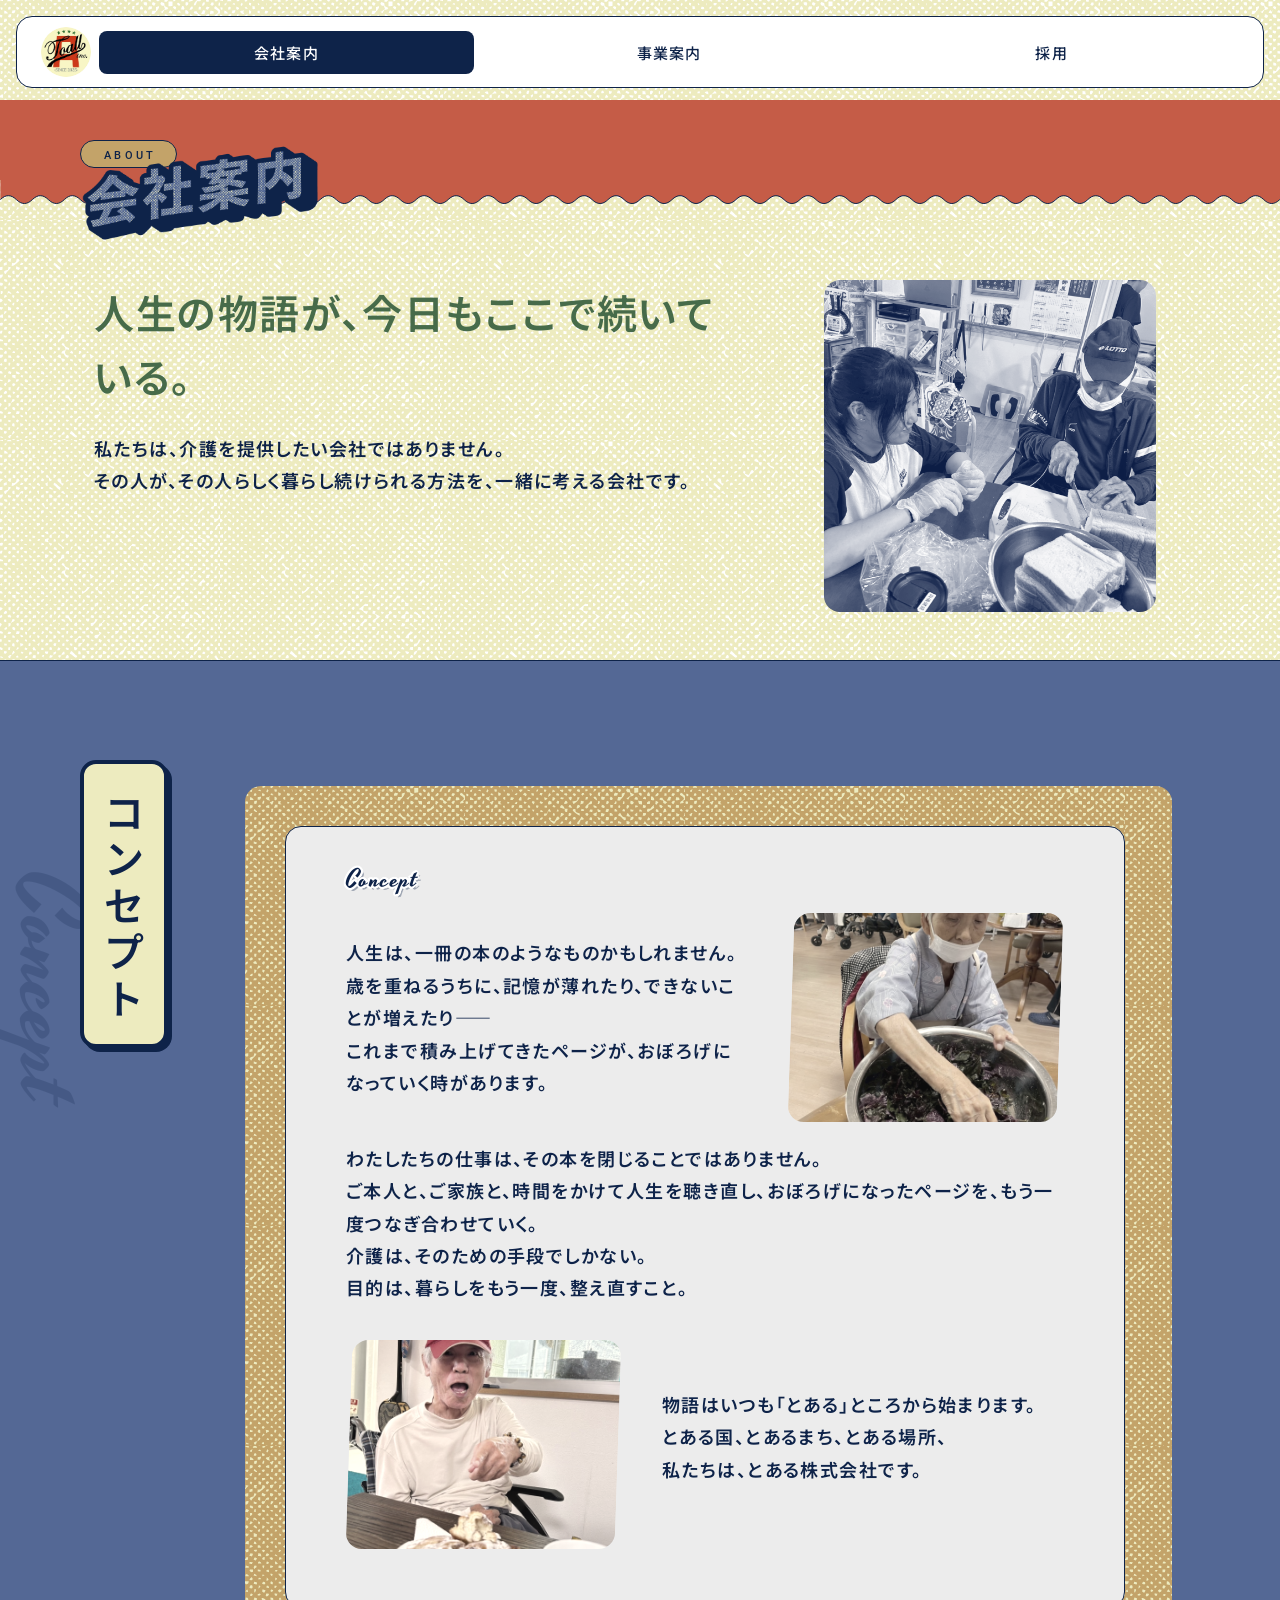
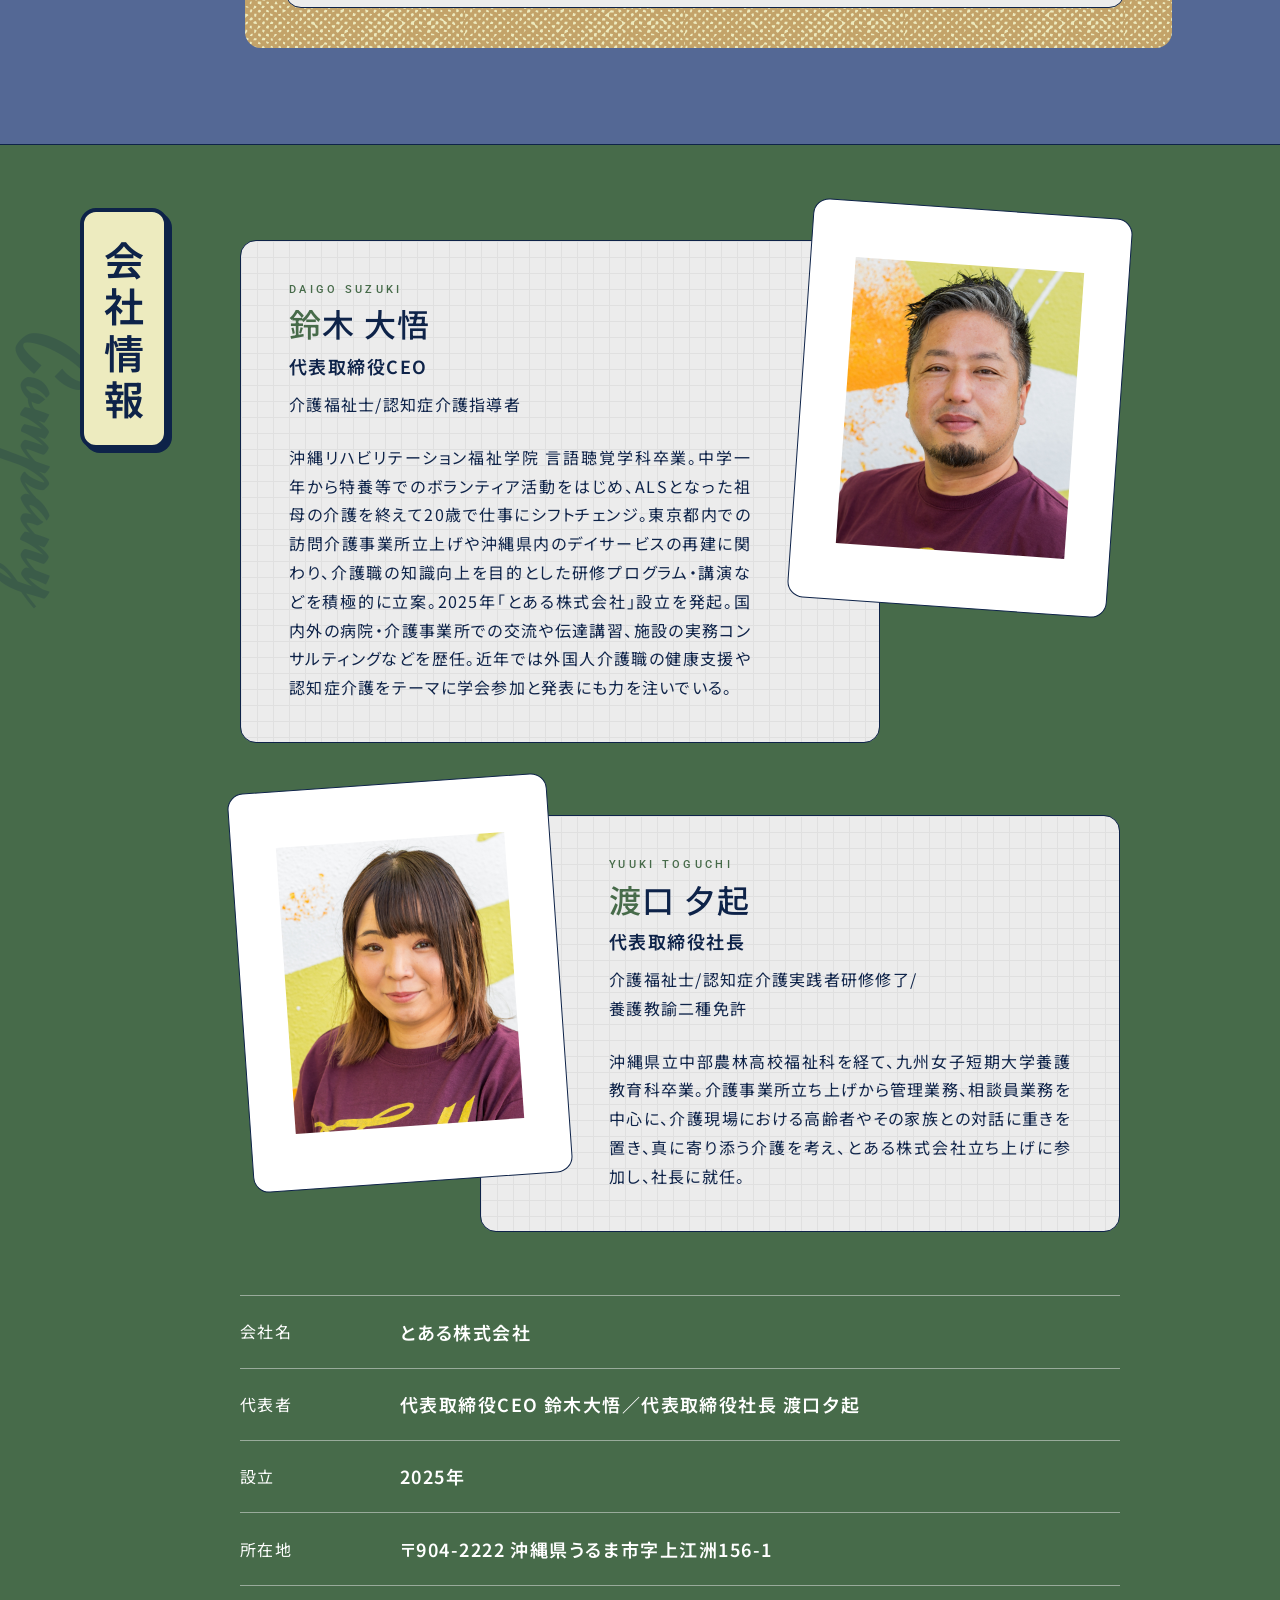
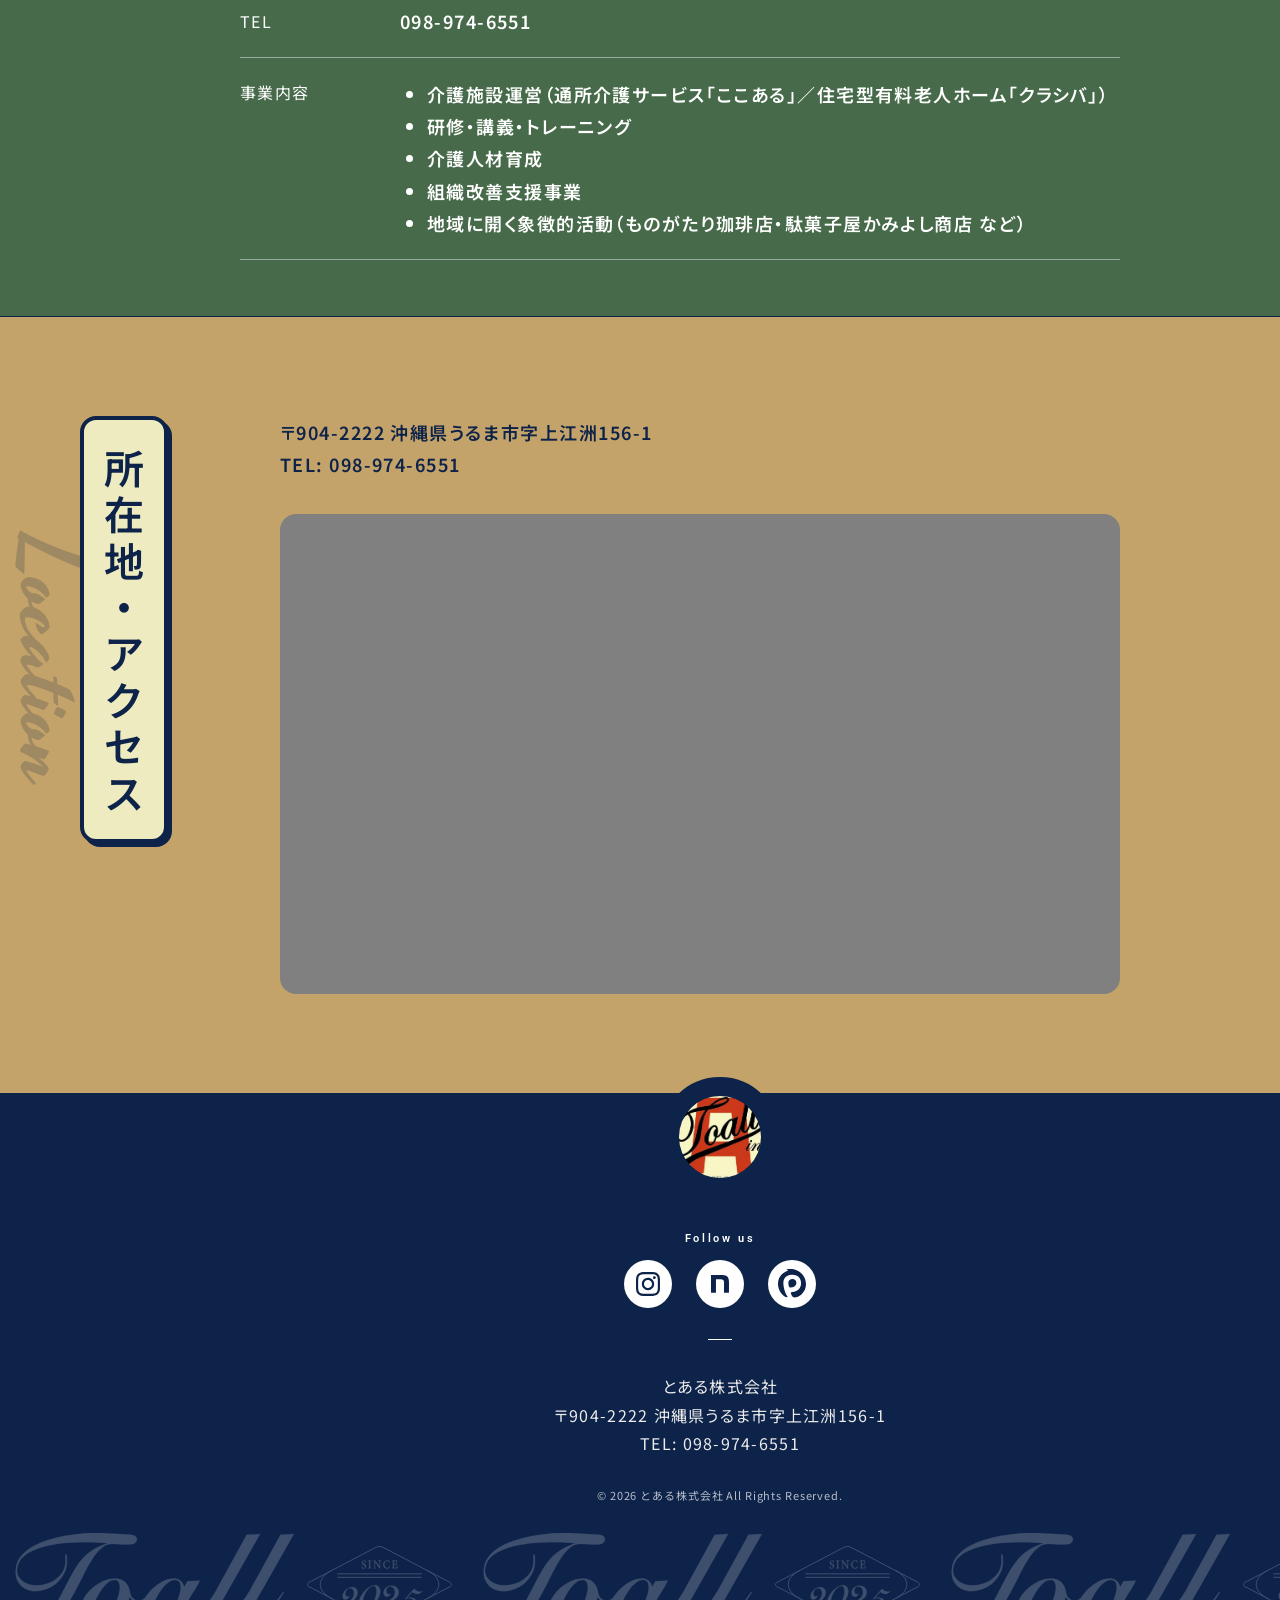
==== commit 3e8aec60: "feat(toaru): 写真加工ルールを適用し、採用ホンネ対談の文言を整理 写真（9/1カズキタレビュー「MVは色付き、それ以外は褪せた色、スタッフは鮮明」） - FV以外の事業所写真12枚を .p" ====
--- a/about.html
+++ b/about.html
@@ -168,8 +168,7 @@
                 <div style="transform:skewX(-1.87deg); flex-shrink:0;">
                   <div style="height:209.019px; position:relative; border-radius:16px; width:269.143px;">
                     <div aria-hidden style="position:absolute; inset:0; pointer-events:none; border-radius:16px;">
-                      <img alt="" style="position:absolute; max-width:none; object-fit:cover; filter:grayscale(1); border-radius:16px; width:100%; height:100%;" src="images/photo-about-concept1.jpg" />
-                      <div style="position:absolute; background-color:#632c21; inset:0; mix-blend-mode:screen; border-radius:16px;"></div>
+                      <img class="photo-faded" alt="" style="position:absolute; max-width:none; object-fit:cover; border-radius:16px; width:100%; height:100%;" src="images/photo-about-concept1.jpg" />
                     </div>
                   </div>
                 </div>
@@ -185,8 +184,7 @@
                 <div style="transform:skewX(-1.87deg); flex-shrink:0;">
                   <div style="height:209.019px; position:relative; border-radius:16px; width:269.143px;">
                     <div aria-hidden style="position:absolute; inset:0; pointer-events:none; border-radius:16px;">
-                      <img alt="" style="position:absolute; max-width:none; object-fit:cover; filter:grayscale(1); border-radius:16px; width:100%; height:100%;" src="images/photo-about-concept2.jpg" />
-                      <div style="position:absolute; background-color:#213b63; inset:0; mix-blend-mode:screen; border-radius:16px;"></div>
+                      <img class="photo-faded" alt="" style="position:absolute; max-width:none; object-fit:cover; border-radius:16px; width:100%; height:100%;" src="images/photo-about-concept2.jpg" />
                     </div>
                   </div>
                 </div>
--- a/styles.css
+++ b/styles.css
@@ -17,6 +17,40 @@
 h3 { font-size: 32px; }
 h4 { font-size: 20px; }
 .sp-dot { display: none; }
+
+/* ===== 写真の加工ルール（2026-09-02・カズキタレビュー 9/1）=====
+   各ページのFV（メインビジュアル）＝色付き（現状のデュオトーンのまま）
+   FV以外の事業所写真＝カラーのまま「色褪せ」フィルター（グレースケールにも
+   色スクリーンにもしない）。スタッフ写真＝無加工（鮮明）。
+   対象の img に .photo-faded を付ける */
+.photo-faded {
+  filter: saturate(0.55) contrast(0.92) brightness(1.06) sepia(0.15);
+}
+
+/* ===== 飾り英字（Yesteryear）の縁取り・2026-09-01 Saori =====
+   Episode 01 / Apply / Concept など、紺色の飾り文字に白い縁を入れて立体的に見せる。
+   背景の透かし（opacity:0.2 の大きな Service / Activities / Recruit）は対象外。
+   Value 01 と Step01 はそれぞれ個別のクラスで指定済み。 */
+[style*="Yesteryear"]:not([style*="opacity:0.2"]) {
+  text-shadow:
+     2.0px 0.0px 0 #fff,
+     1.8px 0.8px 0 #fff,
+     1.4px 1.4px 0 #fff,
+     0.8px 1.8px 0 #fff,
+     0.0px 2.0px 0 #fff,
+     -0.8px 1.8px 0 #fff,
+     -1.4px 1.4px 0 #fff,
+     -1.8px 0.8px 0 #fff,
+     -2.0px 0.0px 0 #fff,
+     -1.8px -0.8px 0 #fff,
+     -1.4px -1.4px 0 #fff,
+     -0.8px -1.8px 0 #fff,
+     -0.0px -2.0px 0 #fff,
+     0.8px -1.8px 0 #fff,
+     1.4px -1.4px 0 #fff,
+     1.8px -0.8px 0 #fff,
+     3px 3px 0 rgba(14,35,73,0.35);
+}
 /* 画像でしか表現されていないページタイトル等に、読み上げ・検索用の実テキストを持たせる */
 .visually-hidden {
   position: absolute !important;
@@ -208,69 +242,55 @@
   max-width: none;
 }
 
-/* ===== noteカードの軽量化（2026-08-30・T-1やり直し）=====
-   目的は「塊を軽くしてファーストビューへの圧を抜く」。
-   8/25はタイトルを2行clampにしたが、これは高さを増やす方向で目的と逆だった
-   （PC実測 415px のまま変化なし）。PC・SP共通で高さを削る方針に統一する。
-
-   1. 写真欄を消す（PC 185px → 0）
-   2. タイトルは1行（インラインの nowrap+ellipsis をそのまま活かす）
-   3. カードの縦パディングを詰める
-   目標: PC 415px → 140〜200px（1/2〜1/3） */
-.news-card .news-card-thumb,
-.note-article .note-thumb-frame {
-  display: none !important;
-}
-/* PC用の固定高（Figma由来の415px）を解除して中身なりの高さにする */
-.news-list,
-body.page-service .note-list {
-  height: auto !important;
-}
-.news-card,
-.note-article {
-  height: auto !important;
-}
-/* タイトルの行数（1行/2行）でカードの高さが揃わないため、行を伸ばして頭を揃える
-   （2026-09-01。PCは3枚横並びなので高さの不揃いが目立つ） */
-.news-list,
-body.page-service .note-list {
-  align-items: stretch !important;
-}
-/* 写真を消したぶん余白を調整。詰めすぎると薄い帯になって読みにくいので、
-   カード全体で140px前後（元の約1/3）に収まるようにする */
-.news-card > div:last-child,
-.note-article > div:last-child {
-  padding: 28px 24px !important;
-  gap: 12px !important;
-  /* カードの高さ固定を外したことで、この親の min-height:1px が効いて
-     中身（タイトル）が潰れてしまうため解除する。
-     2026-09-01: カードを stretch で揃えたので、中の面も伸びて隙間を埋めるようにする */
-  min-height: auto !important;
-  flex: 1 0 auto !important;
-}
-/* タイトルは本文より大きくして主役にする（カズキタ「タイトルを優先表示」）。
-   2026-09-01: PCで途中で切れて読めないという指摘（Saori）に対応し、
-   nowrap+ellipsis をやめて折り返し表示にする。2行までで頭打ちにして
-   カード間の高さのばらつきを抑える */
-.news-card p[data-note-title],
-.note-article p[data-note-title] {
-  font-size: 20px !important;
-  line-height: 1.6 !important;
-  white-space: normal !important;
-  text-overflow: clip !important;
-  display: -webkit-box !important;
-  -webkit-box-orient: vertical;
-  -webkit-line-clamp: 2;
-  overflow: hidden !important;
-}
-/* 日付が10pxで小さすぎるという指摘（2026-09-01 Saori）。PC/SPとも本文並みに上げる */
-.news-card p[data-note-date],
-.note-article p[data-note-date],
-.news-card div:has(> p[data-note-date]),
-.note-article div:has(> p[data-note-date]) {
-  font-size: 14px !important;
-  letter-spacing: 0.8px !important;
-}
+/* ===== note記事リスト（2026-09-02・カズキタレビュー）=====
+   「noteのカードが幼い・何のカードか分からない」→ 写真がないと成立しないカード型を
+   やめ、1つの地の上に「日付＋タイトル」を1行ずつ並べて下線で区切る＝リンク一覧として
+   読める形にする。トップ（とあるの今）と事業案内（最新のこころみ）で共用。
+   データ流し込み（js/note.js）は [data-note-card] [data-note-date] [data-note-title]
+   のフックだけを見るので、構造を変えてもそのまま動く */
+.news-list {
+  display: flex;
+  flex-direction: column;
+  width: 1040px;
+  box-sizing: border-box;
+  padding: 8px 40px;
+  border: 1px solid #0e2349;
+  border-radius: 16px;
+  background-image: url('images/18e3d430-6052-41fe-91ae-8a8836f75e1e.png');
+  background-size: 16px 16px;
+  background-position: top left;
+  color: #0e2349;
+  font-family: 'Noto Sans JP', sans-serif;
+  font-feature-settings: 'pkna' 1, 'palt' 1;
+}
+body.page-service .news-list {
+  background-image: url('images/f8cabe11-f9d6-40be-b35d-9b5cad4b4a53.png');
+}
+.news-row {
+  display: flex;
+  align-items: baseline;
+  gap: 32px;
+  padding: 22px 0;
+  border-bottom: 1px solid #0e2349;
+  cursor: pointer;
+}
+.news-row-date {
+  flex-shrink: 0;
+  font-size: 14px;
+  font-weight: 500;
+  letter-spacing: 0.8px;
+  line-height: 1.6;
+}
+.news-row-title {
+  font-size: 18px;
+  font-weight: 600;
+  letter-spacing: 1.44px;
+  line-height: 1.6;
+  text-underline-offset: 4px;
+}
+.news-row:hover .news-row-title { text-decoration: underline; }
+/* 最下部の行には線を引かない（2026-09-02 Saori。地の枠と二重になる） */
+.news-row:last-child { border-bottom: none; }
 
 /* 記事一覧リンクはPC・SPともテキストリンクにする（2026-08-30・Saori指示）。
    カズキタレビュー「サイト内コンテンツはボタン、外部に飛ぶものはテキストリンクでもいい」。
@@ -287,10 +307,6 @@
   text-decoration: underline !important;
   text-underline-offset: 4px !important;
 }
-body.page-index section#news .btn-s .btn-icon,
-body.page-service .note-list-link > div:last-child {
-  display: none !important;
-}
 
 /* ===== body.page-service 固有クラス（PCのみ）===== */
 
@@ -354,11 +370,12 @@
   flex-shrink: 0;
 }
 body.page-service .service--01 {
-  min-height: 2900px; /* 2026-09-01: 施設概要をサービス別に増行（中身の底2782px＋余白） */
+  /* 2026-09-01: min-height:2900px の手当てをやめ、section-content を通常フローに
+     戻して中身なりの高さにした（中身が増えるたび数値を追う運用をやめる） */
   width: 1440px;
+  position: relative;
 }
 body.page-service .service--02 {
-  min-height: 1000px;
   width: 1440px;
   position: relative;
 }
@@ -370,14 +387,16 @@
   display: none;
 }
 
+/* 2026-09-01: 絶対配置＋親の min-height 固定で高さを決めていたため、中身が
+   増えたぶん（法定研修のリスト）が下の帯にめり込んで切れていた。
+   通常フローに戻して中身なりの高さにする */
 body.page-service .section-content {
-  position: absolute;
+  position: relative;
   display: flex;
   flex-direction: column;
   gap: 64px;
   align-items: flex-start;
-  left: 240px;
-  top: 100px;
+  margin: 100px 0 100px 240px;
   width: 880px;
 }
 
@@ -458,10 +477,15 @@
   width: 340px;
 }
 
+body.page-service .s02-intro-text h3 { font-size: 32px; }
+body.page-service .s02-intro-body { font-size: 18px; font-weight: 400; }
+/* H3と本文の間だけ空け、本文どうしは詰める（container の gap:12px を打ち消す） */
+body.page-service .s02-intro-body + .s02-intro-body { margin-top: -12px; }
 body.page-service .s02-intro-text {
   word-break: break-word;
   display: flex;
   flex-direction: column;
+  gap: 12px;
   font-family: 'Noto Sans JP', sans-serif;
   font-weight: 600;
   justify-content: center;
@@ -527,28 +551,6 @@
   border-radius: 16px;
   flex-shrink: 0;
   width: 100%;
-}
-
-body.page-service .note-list {
-  display: flex;
-  height: 415px;
-  align-items: flex-start;
-  justify-content: space-between;
-  position: relative;
-  flex-shrink: 0;
-  width: 1040px;
-}
-
-body.page-service .note-article {
-  border: 1px solid #0e2349;
-  display: flex;
-  flex-direction: column;
-  align-items: flex-start;
-  overflow: clip;
-  position: relative;
-  border-radius: 16px;
-  flex-shrink: 0;
-  width: 330px;
 }
 
 body.page-service .info-row {
@@ -943,7 +945,26 @@
   font-family: 'Yesteryear', cursive;
   color: #0e2349;
   text-align: center;
-  text-shadow: 1px 1px 0px #0e2349;
+  /* 濃い色の文字は白い縁で立体的に（2026-09-01 Saori）。
+     -webkit-text-stroke は字が痩せるため、4方向のtext-shadowで縁取る */
+  text-shadow:
+     2.0px 0.0px 0 #fff,
+     1.8px 0.8px 0 #fff,
+     1.4px 1.4px 0 #fff,
+     0.8px 1.8px 0 #fff,
+     0.0px 2.0px 0 #fff,
+     -0.8px 1.8px 0 #fff,
+     -1.4px 1.4px 0 #fff,
+     -1.8px 0.8px 0 #fff,
+     -2.0px 0.0px 0 #fff,
+     -1.8px -0.8px 0 #fff,
+     -1.4px -1.4px 0 #fff,
+     -0.8px -1.8px 0 #fff,
+     -0.0px -2.0px 0 #fff,
+     0.8px -1.8px 0 #fff,
+     1.4px -1.4px 0 #fff,
+     1.8px -0.8px 0 #fff,
+     3px 3px 0 rgba(14,35,73,0.35);
   background-size: 110px 110px;
   background-position: top left;
 }
@@ -993,7 +1014,25 @@
   font-size: 24px;
   color: #c55c47;
   text-align: center;
-  text-shadow: 1px 1px 0px #0e2349;
+  /* Stepは紺の縁で立体的に（2026-09-01 Saori） */
+  text-shadow:
+     2.0px 0.0px 0 #0e2349,
+     1.8px 0.8px 0 #0e2349,
+     1.4px 1.4px 0 #0e2349,
+     0.8px 1.8px 0 #0e2349,
+     0.0px 2.0px 0 #0e2349,
+     -0.8px 1.8px 0 #0e2349,
+     -1.4px 1.4px 0 #0e2349,
+     -1.8px 0.8px 0 #0e2349,
+     -2.0px 0.0px 0 #0e2349,
+     -1.8px -0.8px 0 #0e2349,
+     -1.4px -1.4px 0 #0e2349,
+     -0.8px -1.8px 0 #0e2349,
+     -0.0px -2.0px 0 #0e2349,
+     0.8px -1.8px 0 #0e2349,
+     1.4px -1.4px 0 #0e2349,
+     1.8px -0.8px 0 #0e2349,
+     3px 3px 0 rgba(14,35,73,0.3);
   letter-spacing: 0.96px;
   white-space: nowrap;
   font-feature-settings: "pkna" 1, "palt" 1;
@@ -1247,6 +1286,9 @@
     position: relative !important;
     left: auto !important;
     top: auto !important;
+    /* PC側の margin-left:240px（サイドバー分）を打ち消す。
+       打ち消し漏れで本文が右にはみ出していた（2026-09-01） */
+    margin: 0 !important;
     width: 100% !important;
     padding: 16px 16px 32px !important;
     gap: 32px !important;
@@ -1367,25 +1409,12 @@
   }
   body.page-service .activities-cards .card-item h4,
   body.page-service .activities-cards .card-item div[style*="text-align:center"] { text-align: left !important; }
-  body.page-service .note-list {
-    flex-direction: column !important;
-    height: auto !important;
-    width: 100% !important;
-    gap: 16px !important;
-    justify-content: flex-start !important;
-  }
-  body.page-service .note-article { width: 100% !important; height: auto !important; }
-  /* ===== 「最新のこころみ」SP軽量化（2026-08-22）=====
-     トップの「とあるの今」と同じ扱いに揃える（同じデータ源・同じdata-noteフックだが
-     ガワが2実装のため、片方だけ直すと見え方が食い違う）。 */
-  /* 写真欄の非表示は共通ルール（上部 noteカードの軽量化）へ集約した（2026-08-30） */
-  body.page-service .note-article:nth-of-type(n+2) { display: none !important; }
-  body.page-service .note-article p[data-note-title] { height: auto !important; }
-  /* note-list-link のテキストリンク化は共通ルールへ移設した（2026-08-30） */
   body.page-service .activities-inner div[style*="align-items:flex-end"] { align-items: center !important; }
   body.page-service .activities-inner div[style*="border-radius:32px"] { align-self: center !important; }
-  body.page-service .info-row { flex-direction: column; align-items: flex-start; gap: 4px; }
-  body.page-service .info-label { width: auto; font-size: 15px !important; }
+  /* 2026-09-01 Saori: 項目と中身が改行になって縦に伸びていたため、SPでも1行に並べる。
+     ラベルは幅を固定して値の頭を揃える */
+  body.page-service .info-row { flex-direction: row !important; align-items: baseline !important; gap: 12px !important; }
+  body.page-service .info-label { width: 84px !important; flex-shrink: 0 !important; font-size: 15px !important; }
   body.page-service .section-content ul[style*="white-space:nowrap"] { white-space: normal !important; font-size: 15px !important; }
   body.page-service .horei-columns { flex-direction: column !important; gap: 8px !important; }
   body.page-service .horei-columns ul { flex: none !important; width: 100% !important; font-size: 15px !important; }
@@ -1489,15 +1518,20 @@
   body.page-about .company-section div[style*="left:-13.56px"] > div > div {
     width: 280px !important; max-width: 100% !important; height: auto !important; min-height: 280px !important;
   }
+  /* 2026-09-01 Saori: 項目と中身が改行になって幅（高さ）を取りすぎていたため1行に戻す */
   body.page-about .company-section div[style*="display:flex; align-items:center; flex-shrink:0; color:white; width:100%"],
   body.page-about .company-section div[style*="display:flex; align-items:flex-start; flex-shrink:0; color:white; width:100%"] {
-    flex-direction: column !important; gap: 4px !important; align-items: flex-start !important;
-  }
-  body.page-about .company-section div[style*="width:160px"] { width: 100% !important; font-weight: 600 !important; font-size: 15px !important; }
+    flex-direction: row !important; gap: 12px !important; align-items: baseline !important;
+  }
+  body.page-about .company-section div[style*="width:160px"] { width: 84px !important; flex-shrink: 0 !important; font-weight: 600 !important; font-size: 15px !important; }
+  /* 値側は残り幅で折り返す（1行化で右にはみ出していた） */
+  /* 値側。縦積み時代の flex:none / width:100% を、1行化に合わせて
+     「残り幅で折り返す」へ変更（2026-09-01） */
   body.page-about .company-section div[style*="display:flex; align-items:center; flex-shrink:0; color:white; width:100%"] > p,
   body.page-about .company-section div[style*="display:flex; align-items:flex-start; flex-shrink:0; color:white; width:100%"] > p,
   body.page-about .company-section div[style*="display:flex; align-items:flex-start; flex-shrink:0; color:white; width:100%"] > ul {
-    flex: none !important; width: 100% !important; font-size: 15px !important;
+    flex: 1 1 0 !important; min-width: 0 !important; width: auto !important;
+    white-space: normal !important; font-size: 15px !important;
   }
   body.page-about .location-section { width: 100% !important; height: auto !important; margin-top: 0 !important; }
   body.page-about .location-section [style*="rotate(90deg)"] { display: none !important; }
@@ -1618,6 +1652,9 @@
   body.page-recruit .staff-card { flex: none !important; width: 100% !important; min-width: 0; }
   /* 横長カードはSPでは縦積みに戻す（写真行→本文の順）。左の仕切り線も横罫に置き換える */
   body.page-recruit .staff-card-wide { flex-direction: column !important; gap: 16px !important; padding: 16px 24px !important; }
+  /* PCで指定した改行位置はSPの狭い幅だと中途半端に切れるので、SPでは無効化して
+     自然な折り返しに任せる（2026-09-01） */
+  body.page-recruit .staff-card-wide-body br { display: none; }
   body.page-recruit .staff-card-wide-media { width: 100% !important; }
   body.page-recruit .staff-card-wide-media-portrait { width: 100% !important; }
   body.page-recruit .staff-card-wide-body { border-left: none !important; border-top: 1px solid #0e2349 !important; padding-left: 0 !important; padding-top: 16px !important; }
@@ -1696,30 +1733,20 @@
   body.page-index section#news > div:first-child > div { width: 100% !important; }
   /* 2026-08-30: SPも200px前後まで削る。上下124pxのpaddingが最大の要因だった */
   body.page-index section#news > div:last-child { padding: 24px 16px 20px !important; align-items: center !important; gap: 14px !important; }
-  /* 2026-08-30 Saori指摘: 見出しブロックがまだ縦に長い → バッジと「とあるの今」を横1行に（事業案内と同じ型） */
+  /* 2026-09-02 カズキタレビュー: SPは上から NEWS&EVENTSラベル → とあるの今 → リード文 の縦積み
+     （8/30の「バッジと見出しを横1行」は取り下げ） */
   body.page-index section#news > div:last-child > div:first-child { flex-direction: column !important; gap: 10px !important; align-items: flex-start !important; text-align: left !important; width: 100% !important; }
-  body.page-index section#news > div:last-child > div:first-child > div:first-child { flex-direction: row !important; align-items: center !important; gap: 12px !important; }
+  body.page-index section#news > div:last-child > div:first-child > div:first-child { flex-direction: column !important; align-items: flex-start !important; gap: 8px !important; }
   body.page-index section#news > div:last-child > div:first-child > div:last-child { white-space: normal !important; text-align: center !important; }
   body.page-index section#news > div:last-child > div:last-child { width: 100% !important; align-items: center !important; }
-  body.page-index section#news > div:last-child > div:last-child > div:first-child { flex-direction: column !important; width: 100% !important; height: auto !important; gap: 12px !important; align-items: center !important; }
-  body.page-index section#news > div:last-child > div:last-child > div:first-child > div { width: 100% !important; max-width: 400px !important; flex-shrink: unset !important; }
   body.page-index section#news p[style*="white-space:nowrap"],
   body.page-index section#news p[style*="white-space: nowrap"] { white-space: normal !important; overflow: visible !important; text-overflow: unset !important; }
-  body.page-index section#news div[style*="font-size:10px"] { font-size: 12px !important; }
 
   /* 2026-08-30: SPを200px前後に収める。内訳は見出しブロック160px＋カード157pxが大半だった */
   /* 見出し「とあるの今」を32px→24pxへ。SPではバッジ＋見出しで87px使っていた */
   body.page-index section#news .news-heading { letter-spacing: 1.5px !important; }
   /* リード文はSPでも1行で出す（Saori: SPだと何の情報か分からない） */
   body.page-index section#news > div:last-child > div:first-child > div:last-child { display: block !important; font-size: 15px !important; line-height: 1.6 !important; text-align: left !important; white-space: normal !important; }
-  /* カードのタイトルは1行に抑える（SPだけ2行になって157pxまで膨らんでいた） */
-  body.page-index section#news .news-card p[data-note-title] {
-    font-size: 18px !important;
-    white-space: nowrap !important;
-    overflow: hidden !important;
-    text-overflow: ellipsis !important;
-  }
-  body.page-index section#news .news-card > div:last-child { padding: 16px !important; gap: 6px !important; }
   /* カードと記事一覧リンクの間隔40px→20px */
   body.page-index section#news > div:last-child > div:last-child { gap: 20px !important; }
   /* ===== 「とあるの今」SP軽量化（2026-08-22）=====
@@ -1727,17 +1754,42 @@
      写真をなくし、日付＋タイトルだけのプレーンな1枚に絞る。 */
   /* PC用の min-height:897px がSPでも下限として効き、中身を削っても高さが縮まないため解除する */
   body.page-index section#news { min-height: 0 !important; }
-  body.page-index section#news .news-list { height: auto !important; width: 100% !important; }
-  /* 写真欄の非表示は共通ルールへ集約した（2026-08-30） */
-  body.page-index section#news .news-card:nth-of-type(n+2) { display: none !important; }
-  /* 本文を削ったぶんタイトルの高さ固定（Figma由来）が余白として残るので解除する */
-  body.page-index section#news .news-card p[data-note-title] { height: auto !important; }
+  /* ===== note記事リスト SP（トップ・事業案内 共用）=====
+     PCと同じリスト型。SPは1件だけ出す（カズキタ「スマホは1行のまま」） */
+  .news-list { width: 100% !important; padding: 4px 16px !important; }
+  .news-row { flex-direction: column !important; gap: 4px !important; padding: 14px 0 !important; }
+  .news-row:nth-child(n+2) { display: none !important; }
+  .news-row:first-child { border-bottom: none !important; }
+  .news-row-date { font-size: 12px !important; }
+  .news-row-title { font-size: 18px !important; }
   /* 記事一覧リンクのテキストリンク化は共通ルールへ移設した（2026-08-30・PCも同じ扱い） */
   body.page-index section#about { height: auto !important; width: 100% !important; margin-top: 40px !important; margin-bottom: 40px !important; overflow: visible !important; }
   body.page-index section#about > div:first-of-type { display: none !important; }
   body.page-index section#about > div:last-child { position: relative !important; height: auto !important; left: 0 !important; top: 0 !important; width: 100% !important; padding: 0 16px !important; }
   body.page-index section#about > div:last-child > div:first-child { position: relative !important; height: auto !important; left: 0 !important; top: 0 !important; width: 100% !important; display: none !important; }
-  body.page-index section#about > div:last-child > div:nth-child(2) { position: relative !important; height: 240px !important; left: 0 !important; top: 0 !important; width: 100% !important; overflow: hidden !important; border-radius: 16px !important; }
+  /* 2026-09-02 Saori: SPは「みんなが写っている真四角の写真」だけにする。
+     背面の縦写真（2人・回転）は消し、前面の正方形写真を全幅の正方形で出す */
+  body.page-index section#about > div:last-child > div:nth-child(2) { position: relative !important; height: auto !important; aspect-ratio: 1 / 1 !important; left: 0 !important; top: 0 !important; width: 100% !important; overflow: hidden !important; border-radius: 16px !important; }
+  body.page-index section#about > div:last-child > div:nth-child(2) > div:first-child { display: none !important; }
+  body.page-index section#about > div:last-child > div:nth-child(2) > div:last-child { position: absolute !important; inset: 0 !important; left: 0 !important; top: 0 !important; width: 100% !important; height: 100% !important; border-radius: 16px !important; }
+  /* 2026-09-02 Saori: SPの並びを タイトル → 写真 → 文章 → ボタン にする。
+     PCではテキスト領域（タイトル＋文章＋ボタン）が1つの箱なので、SPでは箱をほどいて
+     （display:contents）カード直下のflexアイテムにし、order で並べ替える */
+  body.page-index section#about > div:last-child > div:last-child { display: contents !important; }
+  body.page-index section#about > div:last-child > div:last-child > div:first-child { display: contents !important; }
+  /* タイトル画像 */
+  body.page-index section#about > div:last-child > div:last-child > div:first-child > div:first-child {
+    order: 1; position: relative !important; width: 320px !important; max-width: 100% !important; height: 132px !important;
+    margin: 24px auto 20px !important;
+  }
+  /* 写真 */
+  body.page-index section#about > div:last-child > div:nth-child(2) { order: 2; }
+  /* 文章 */
+  body.page-index section#about > div:last-child > div:last-child > div:first-child > div:last-child {
+    order: 3; width: 100% !important; margin: 24px 0 0 !important; padding: 0 4px !important;
+  }
+  /* ボタン */
+  body.page-index section#about a.btn-s { order: 4; margin: 24px 0 28px !important; }
   body.page-index section#about > div:last-child > div:last-child { position: relative !important; left: 0 !important; top: 0 !important; width: 100% !important; padding: 24px 20px !important; align-items: center !important; margin-top: 16px !important; }
   body.page-index section#about > div:last-child > div:last-child div[style*="text-align:center"],
   body.page-index section#about > div:last-child > div:last-child div[style*="text-align: center"] { text-align: left !important; width: 100% !important; }
@@ -1828,15 +1880,13 @@
   /* --- 段から外す例外 --- */
   /* noteカードのタイトルは「とあるの今／最新のこころみ」の主役。中(18px)を保つ
      （共通層で20px指定しているのをSPの段に合わせる） */
-  .news-card p[data-note-title],
-  .note-article p[data-note-title] { font-size: 18px !important; }
-  /* noteカードの日付は小 */
-  .news-card p[data-note-date],
-  .note-article p[data-note-date],
-  .news-card div:has(> p[data-note-date]),
-  .note-article div:has(> p[data-note-date]) { font-size: 12px !important; }
+
   /* 巨大な装飾英字（Apply / Activities 等・PC 90px）は装飾なので段の外 */
   body [style*="font-size:90px"] { font-size: 32px !important; }
+
+  /* 会社案内コンセプトの見出し「Concept」。飾り英字の一律16pxだと小さすぎるので
+     カード内の見出しとして一段大きく（2026-09-01 Saori） */
+  body.page-about .concept-section div[style*="font-size:24px"][style*="Yesteryear"] { font-size: 22px !important; }
 
   /* 飾りの英字（Episode 01 / Step01 / Value / Activities）。
      写像より後ろに置いて後勝ちさせる（同じ要素が font-size:24px も持つため） */
@@ -1861,5 +1911,9 @@
   body.page-recruit #apply div[style*="font-size:32px"]:not([style*="Yesteryear"]) { font-size: 21px !important; }
   body.page-recruit #apply div[style*="Yesteryear"] { font-size: 26px !important; }
   /* Service02のリード文（PC20px）。H2(22px)の直下に来るため中(18px)へ */
-  body.page-service .s02-intro-text { font-size: 18px !important; text-align: left !important; }
-}
+  /* 3行が全部同じ18pxの塊になっていたため、1行目をH3・残り2行を本文に分ける
+     （2026-09-01 Saori指示） */
+  body.page-service .s02-intro-text { text-align: left !important; }
+  body.page-service .s02-intro-text h3 { font-size: 21px !important; }
+  body.page-service .s02-intro-body { font-size: 15px !important; font-weight: 400 !important; }
+}
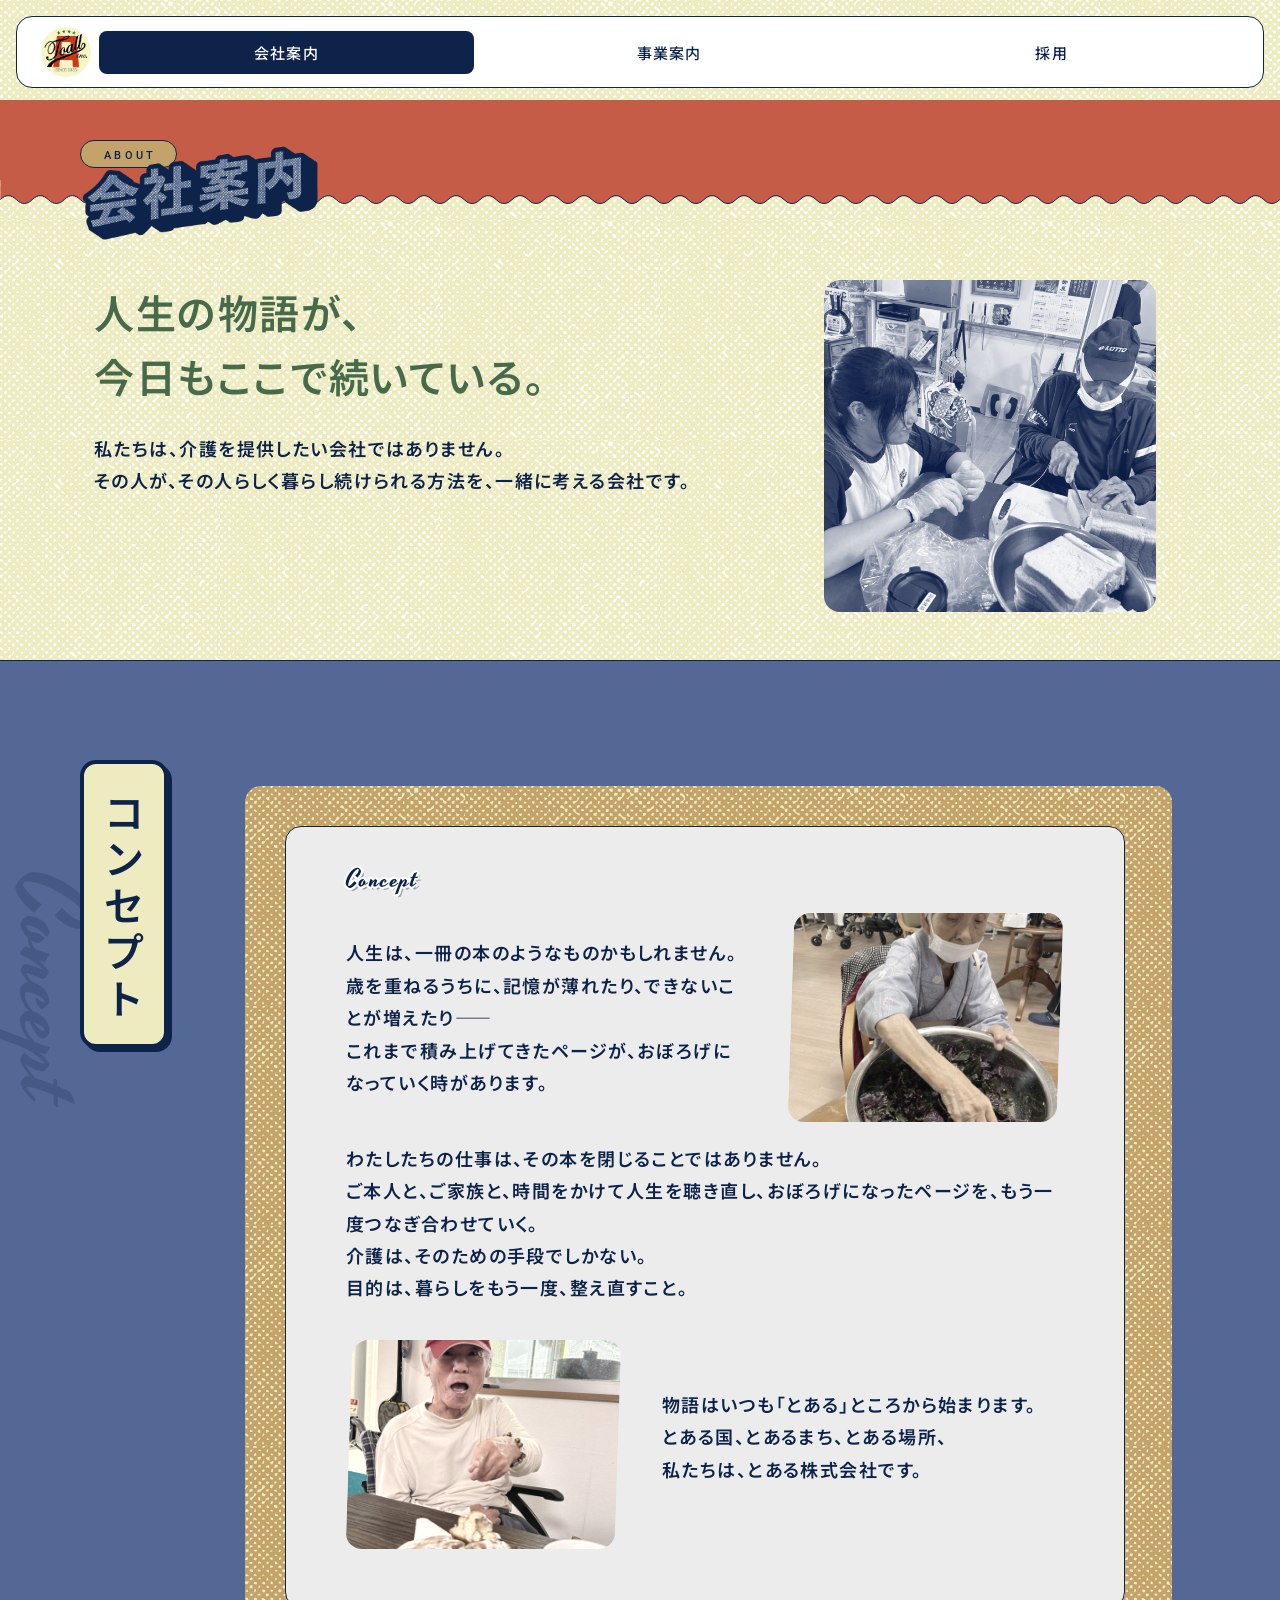
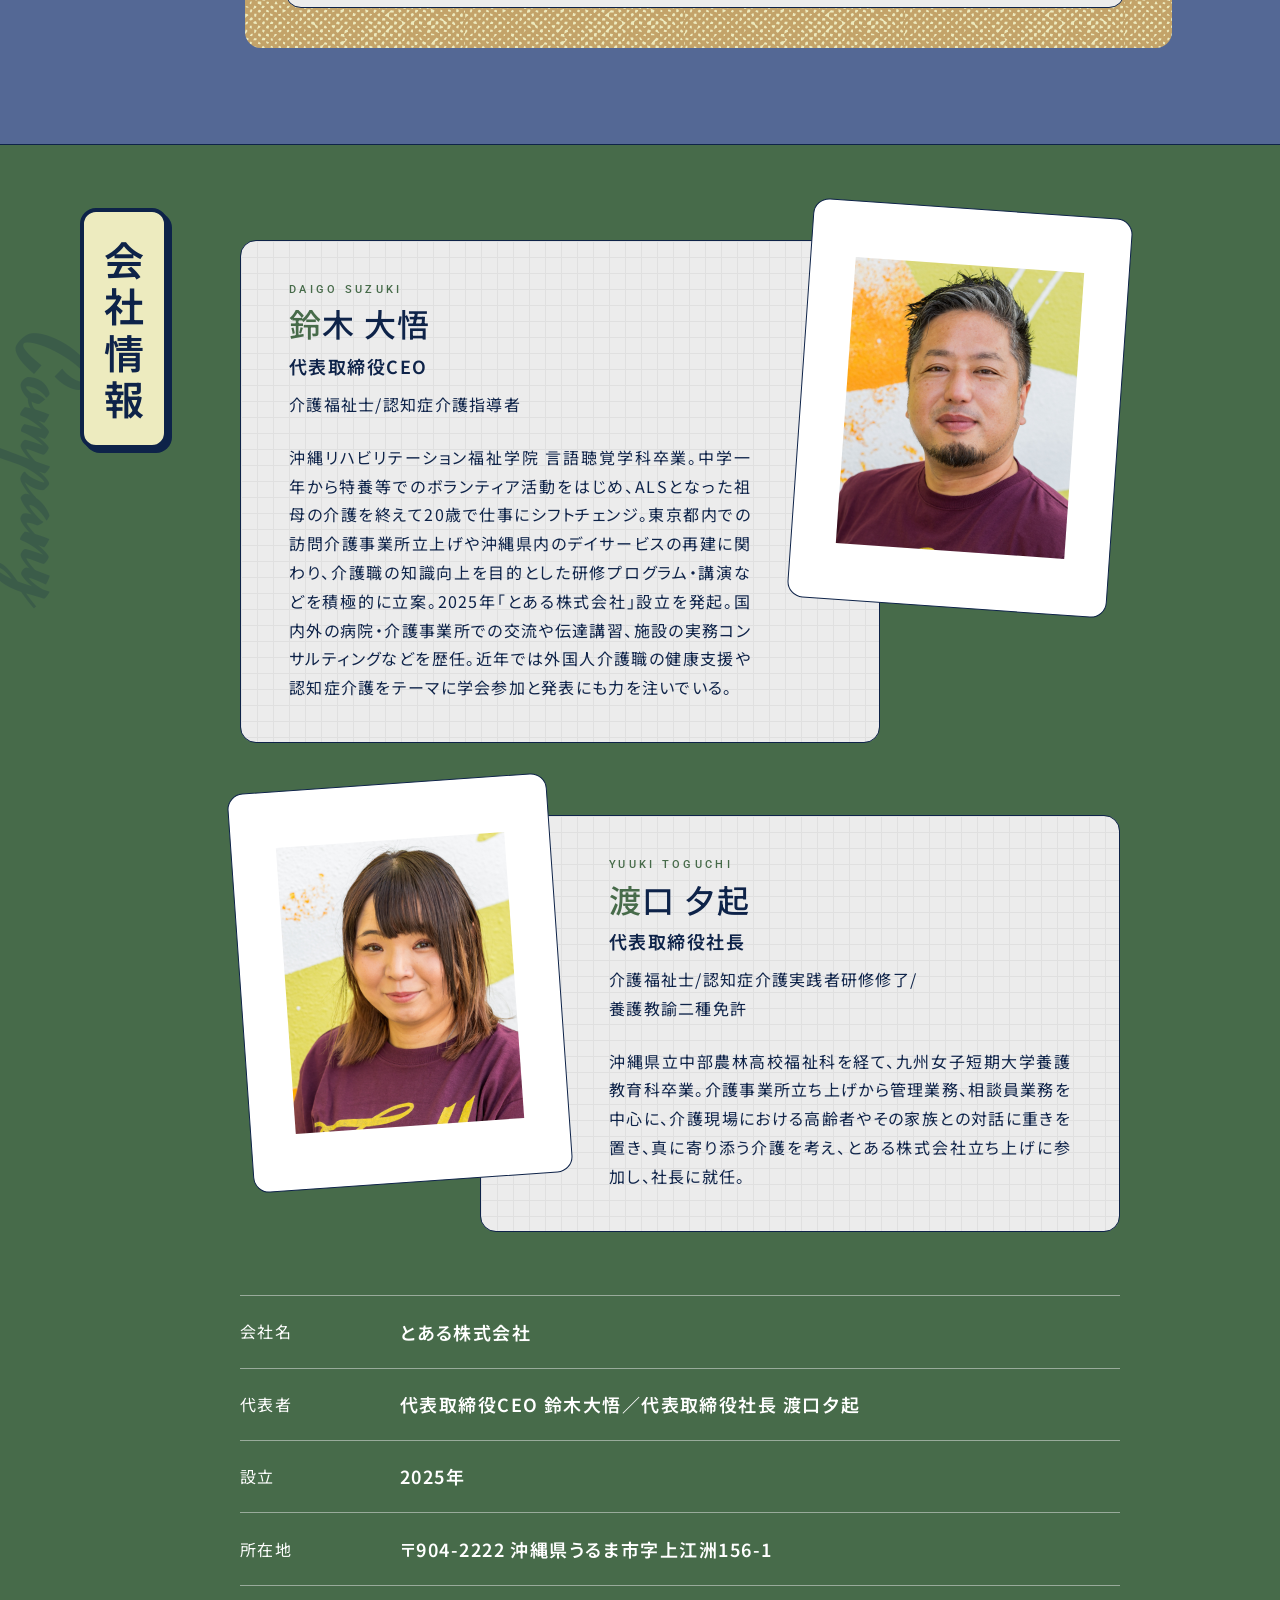
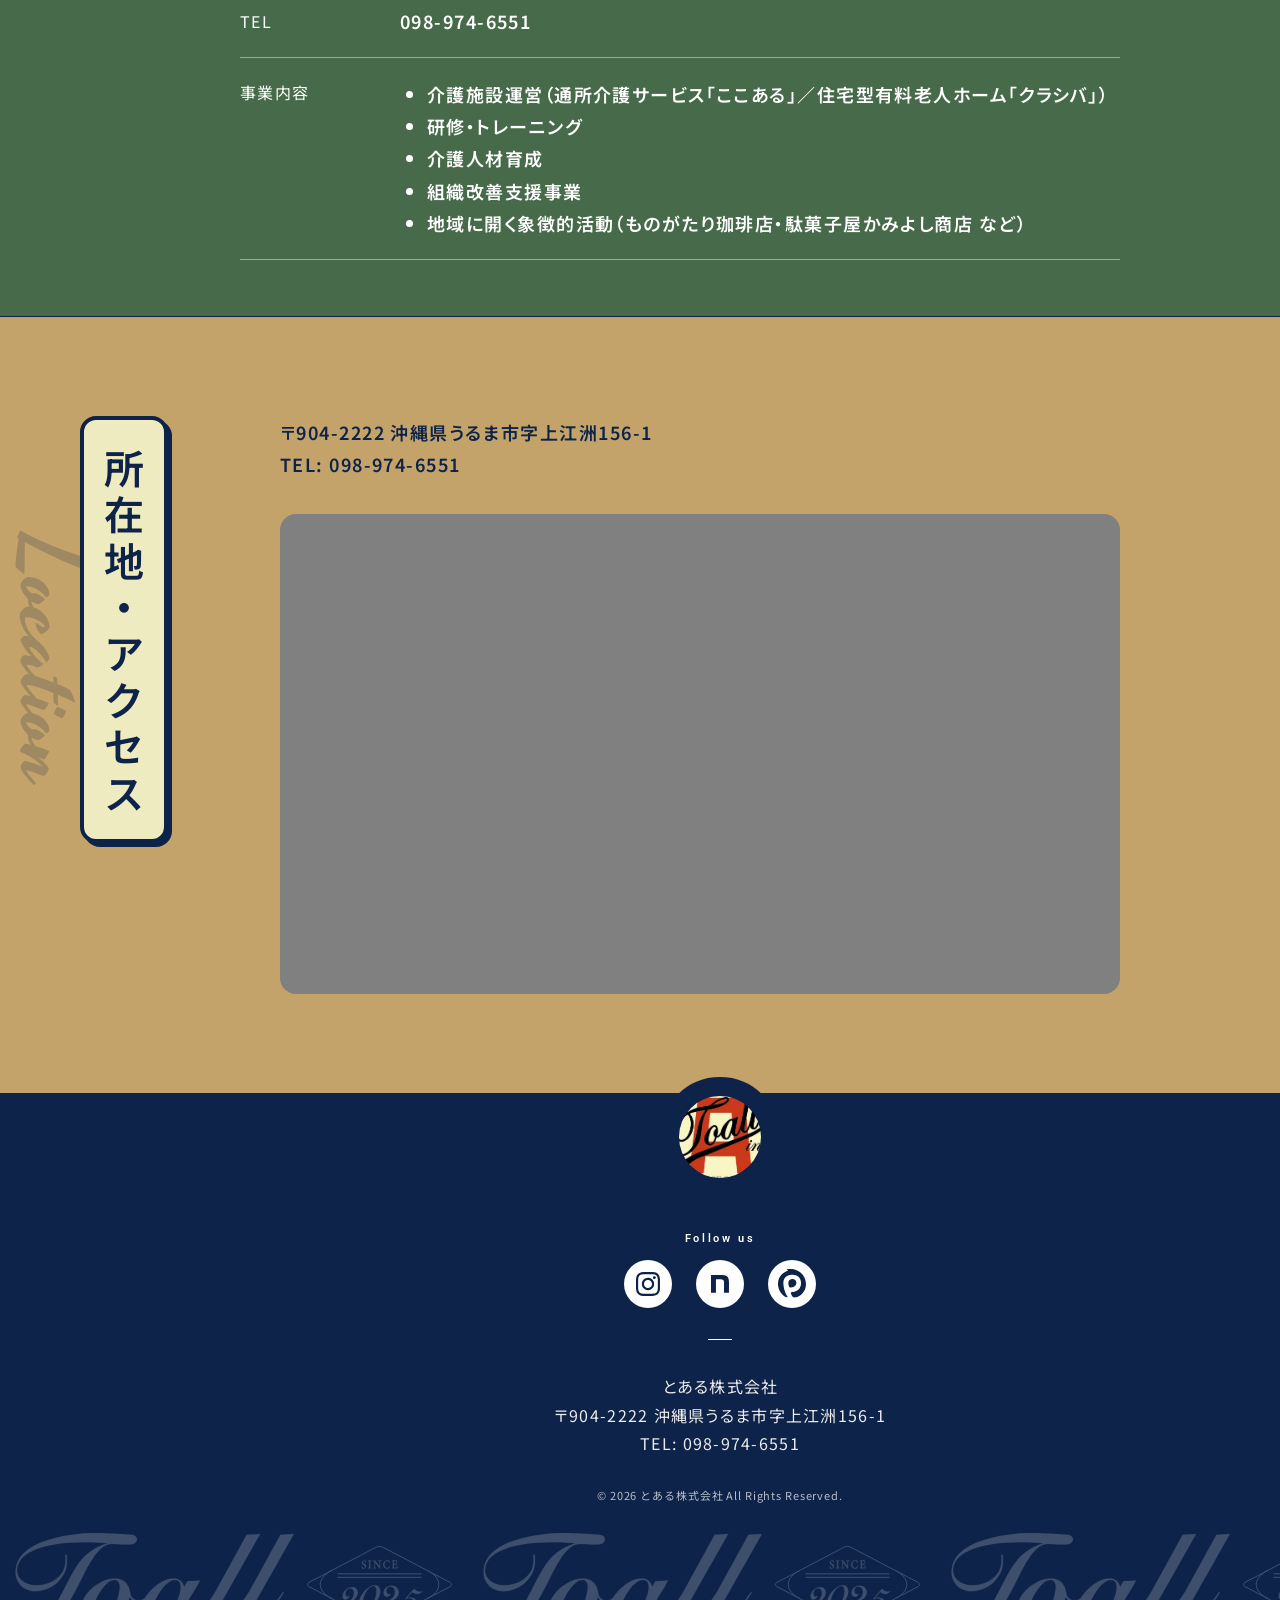
==== commit c3bfd590: "fix(site): 「研修・トレーニング」へ文言統一・FV見出し改行のPC専用化（service/about/index、バジェット11字コメント付き）" ====
--- a/about.html
+++ b/about.html
@@ -110,7 +110,7 @@
       <!-- テキスト左 -->
       <div style="display:flex; flex-direction:column; gap:24px; align-items:flex-start; flex-shrink:0;">
         <div style="word-break:break-word; display:flex; flex-direction:column; font-family:'Noto Sans JP',sans-serif; font-weight:600; justify-content:center; color:#476b4a; font-size:40px; letter-spacing:1.6px; width:632px; font-feature-settings:'pkna' 1,'palt' 1;">
-          <p style="line-height:1.6;">人生の物語が、今日もここで続いている。</p>
+          <p style="line-height:1.6;">人生の物語が、<br class="pc-title-br">今日もここで続いている。</p>
         </div>
         <div style="display:flex; flex-direction:column; align-items:flex-start; flex-shrink:0; width:632px;"><!-- 2026-09-01: 358→632（見出しと同幅）。3行スタンス文が語の途中で折れないように -->
           <div style="word-break:break-word; display:flex; flex-direction:column; font-family:'Noto Sans JP',sans-serif; font-weight:600; justify-content:center; flex-shrink:0; color:#0e2349; font-size:18px; letter-spacing:1.44px; width:100%; font-feature-settings:'pkna' 1,'palt' 1;">
@@ -376,7 +376,7 @@
             </div>
             <ul style="display:block; flex:1 0 0; font-family:'Noto Sans JP',sans-serif; font-weight:600; list-style:disc; min-width:1px; font-size:18px; letter-spacing:1.44px; font-feature-settings:'pkna' 1,'palt' 1;">
               <li style="margin-bottom:0; margin-left:27px;"><span style="line-height:1.8;">介護施設運営（通所介護サービス「ここある」／住宅型有料老人ホーム「クラシバ」）</span></li>
-              <li style="margin-bottom:0; margin-left:27px;"><span style="line-height:1.8;">研修・講義・トレーニング</span></li>
+              <li style="margin-bottom:0; margin-left:27px;"><span style="line-height:1.8;">研修・トレーニング</span></li>
               <li style="margin-bottom:0; margin-left:27px;"><span style="line-height:1.8;">介護人材育成</span></li>
               <li style="margin-bottom:0; margin-left:27px;"><span style="line-height:1.8;">組織改善支援事業</span></li>
               <li style="margin-left:27px;"><span style="line-height:1.8;">地域に開く象徴的活動（ものがたり珈琲店・駄菓子屋かみよし商店 など）</span></li>
--- a/styles.css
+++ b/styles.css
@@ -412,10 +412,12 @@
   font-feature-settings: 'pkna' 1, 'palt' 1;
 }
 
+/* 左右のカードの高さを揃える（9/2 Saori指摘）。
+   flex-start だと中身の量でカードの丈が変わり、並びが不揃いに見える */
 body.page-service .card-list {
   display: flex;
   gap: 16px;
-  align-items: flex-start;
+  align-items: stretch;
   position: relative;
   border-radius: 16px;
   flex-shrink: 0;
@@ -838,11 +840,13 @@
   font-feature-settings: "pkna" 1, "palt" 1;
 }
 
+/* 「働いてみてわかったこと」パートの顔写真。大悟さん「表情が伝わってない」を受けて
+   64→96pxに拡大（2026-09-02）。丸を保つため border-radius は width の半分にする */
 body.page-recruit .avatar-sm {
   background-color: #ccc;
-  border-radius: 32px;
-  width: 64px;
-  height: 64px;
+  border-radius: 48px;
+  width: 96px;
+  height: 96px;
   flex-shrink: 0;
   position: relative;
   overflow: hidden;
@@ -1112,6 +1116,9 @@
 
   /* ===== グローバルSP ===== */
   body { min-width: unset; overflow-x: hidden; padding-top: 100px; }
+  /* PC専用の改行。PCの改行設計をSPに持ち込まず、SPは自然折り返しに任せる
+     （sp-title-brの逆向き。2026-09-03 Saori: FV見出しの「し、」孤立の解消で導入） */
+  .pc-title-br { display: none; }
   nav.site-nav, div.site-nav, nav#site-nav, #site-nav { display: none !important; }
   /* ===== site-footer SP（全ページ共通）===== */
   .site-footer { width: 100% !important; margin-left: 0 !important; padding-top: 80px !important; padding-left: 20px !important; padding-right: 20px !important; gap: 24px !important; align-items: center !important; }
@@ -1231,6 +1238,7 @@
     top: auto !important;
     width: 100% !important;
   }
+  /* 1行バジェット: 約11字@375px（30px＋余白）。改行はPC専用（.pc-title-br）でSPは自然折り */
   body.page-service .fv-headline { font-size: 30px !important; white-space: normal !important; }
   /* FVコラージュ: 固定サイズの2枚（縦横比1:1維持・ビューポート幅に依存しない） */
   body.page-service .fv-media {
@@ -1262,6 +1270,7 @@
   body.page-service .service--02 { margin-top: 0 !important; }
   body.page-service .service-sidebar { display: none !important; }
   body.page-service .sp-section-badge {
+    /* 1行バジェット: 11字@375px＝(375−40−6)÷(26+2)。超過は文言側で解く（2026-09-03） */
     display: block !important;
     position: relative; /* 絶対配置の帯背景divより上に描画する（非positionedだと背景に隠れる） */
     background-color: #edebbf;
@@ -1825,7 +1834,7 @@
   body.page-index section#contact > div:last-child { flex-direction: column !important; padding: 60px 16px 40px !important; gap: 40px !important; }
   body.page-index section#contact > div:last-child > div:first-child { width: 100% !important; flex: unset !important; min-width: unset !important; }
   body.page-index section#contact div[style*="white-space:nowrap"] { white-space: normal !important; }
-  body.page-index section#contact > div:last-child > div:last-child { width: 100% !important; flex-shrink: unset !important; }
+  body.page-index section#contact > div:last-child > :last-child { width: 100% !important; flex-shrink: unset !important; }
   body.page-index section#contact button.btn-m { align-self: center !important; }
 
   /* =====================================================================
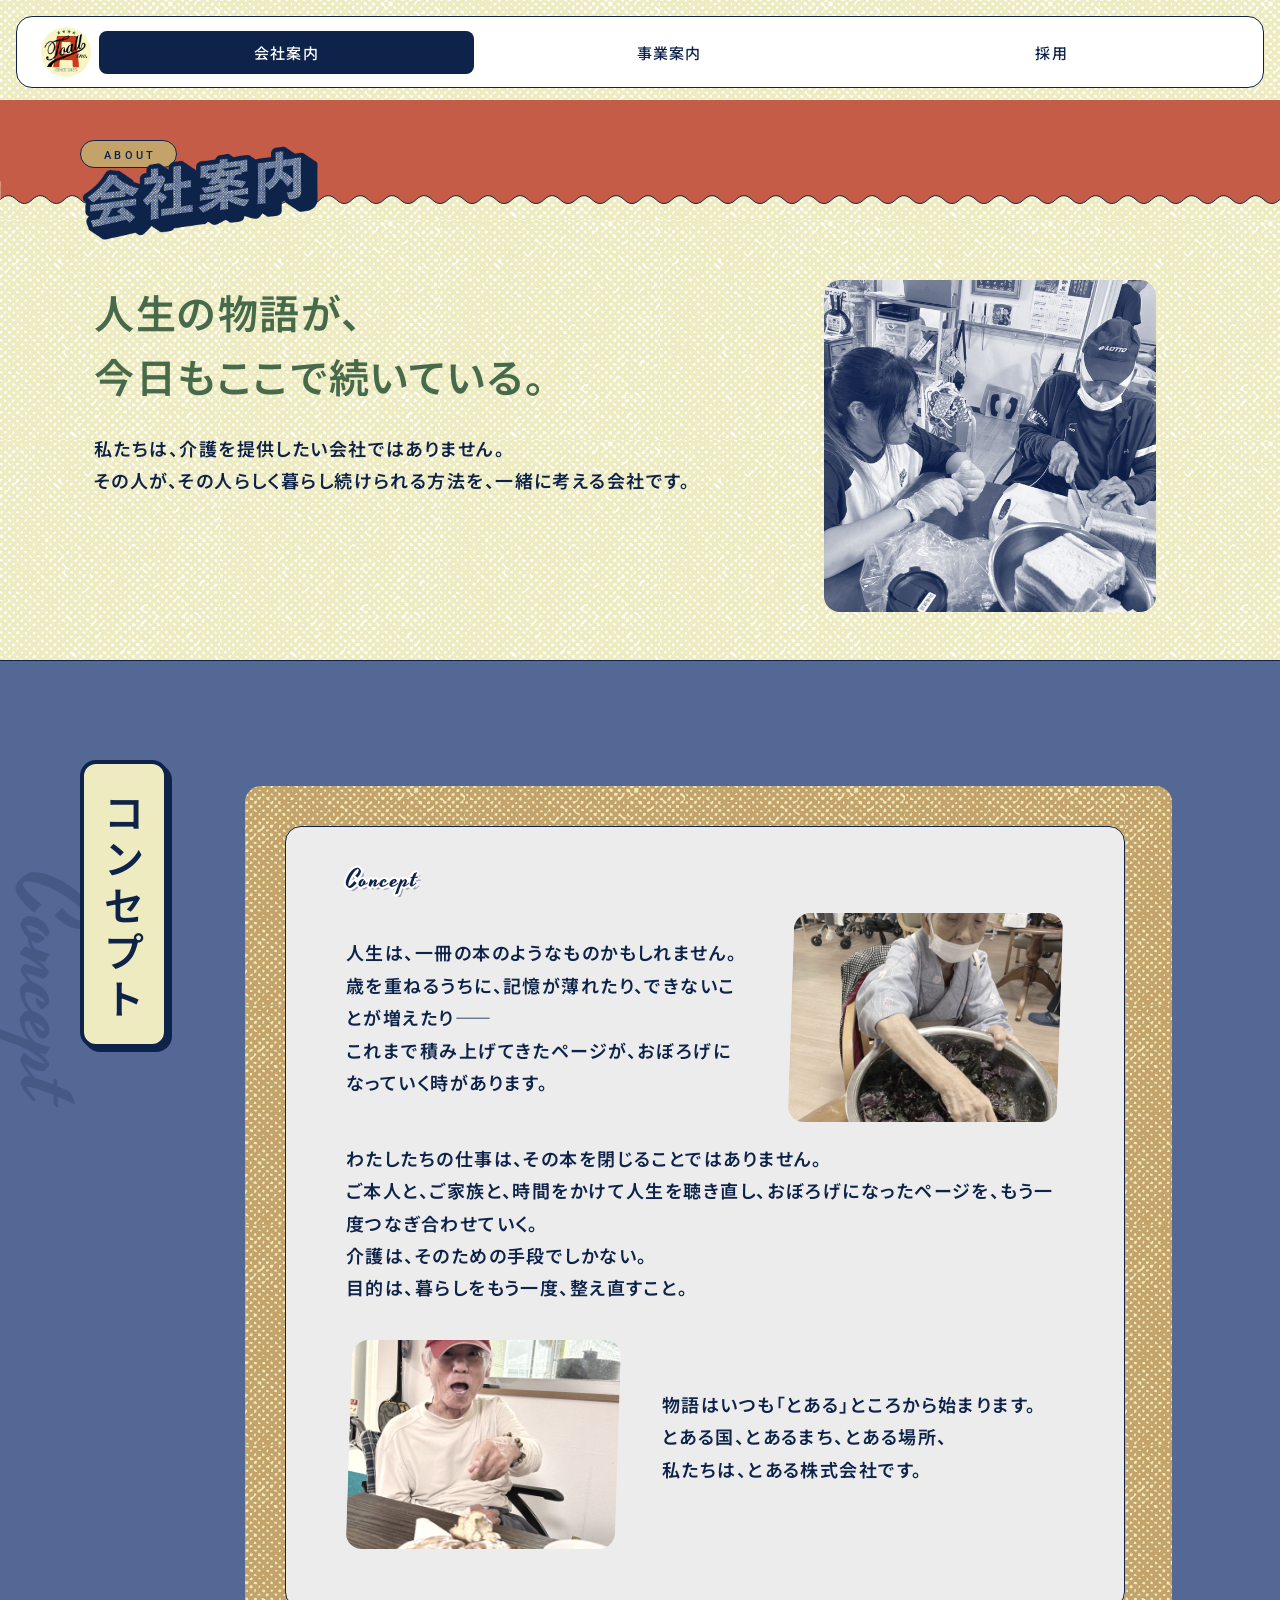
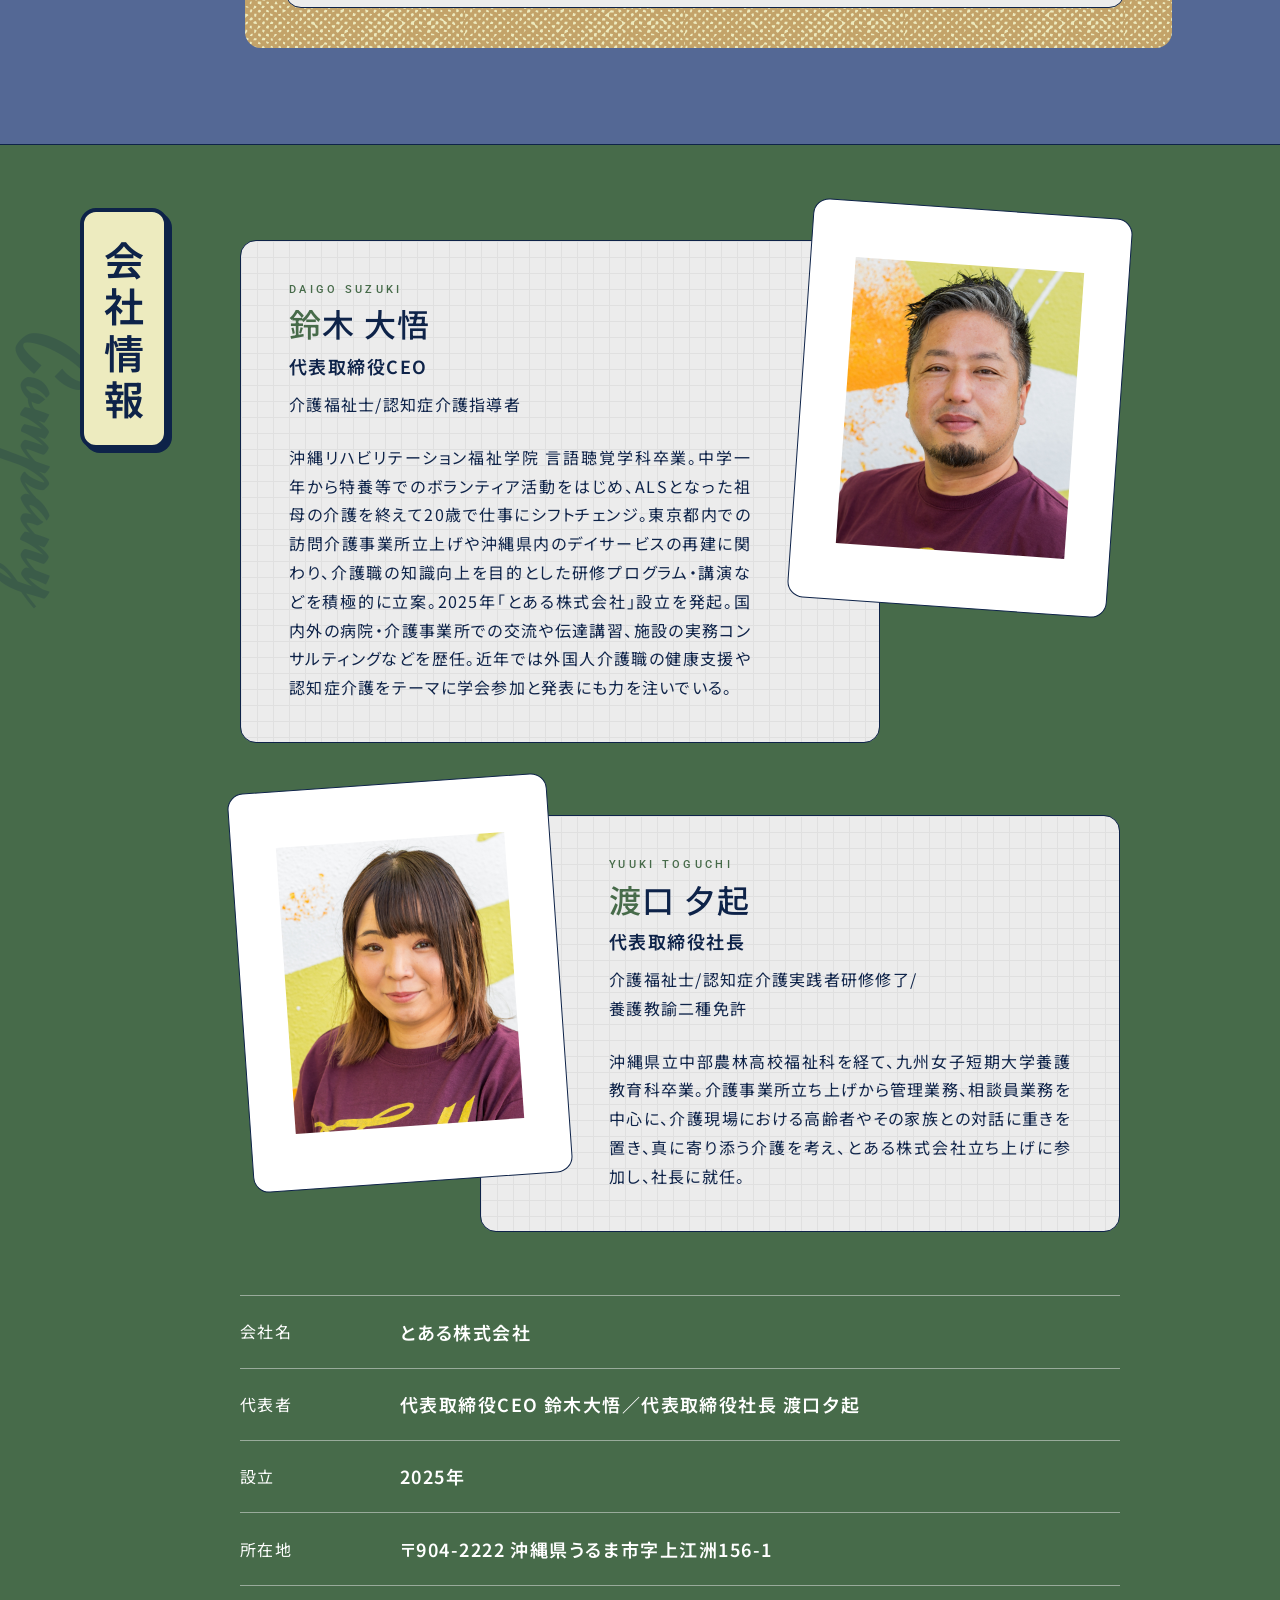
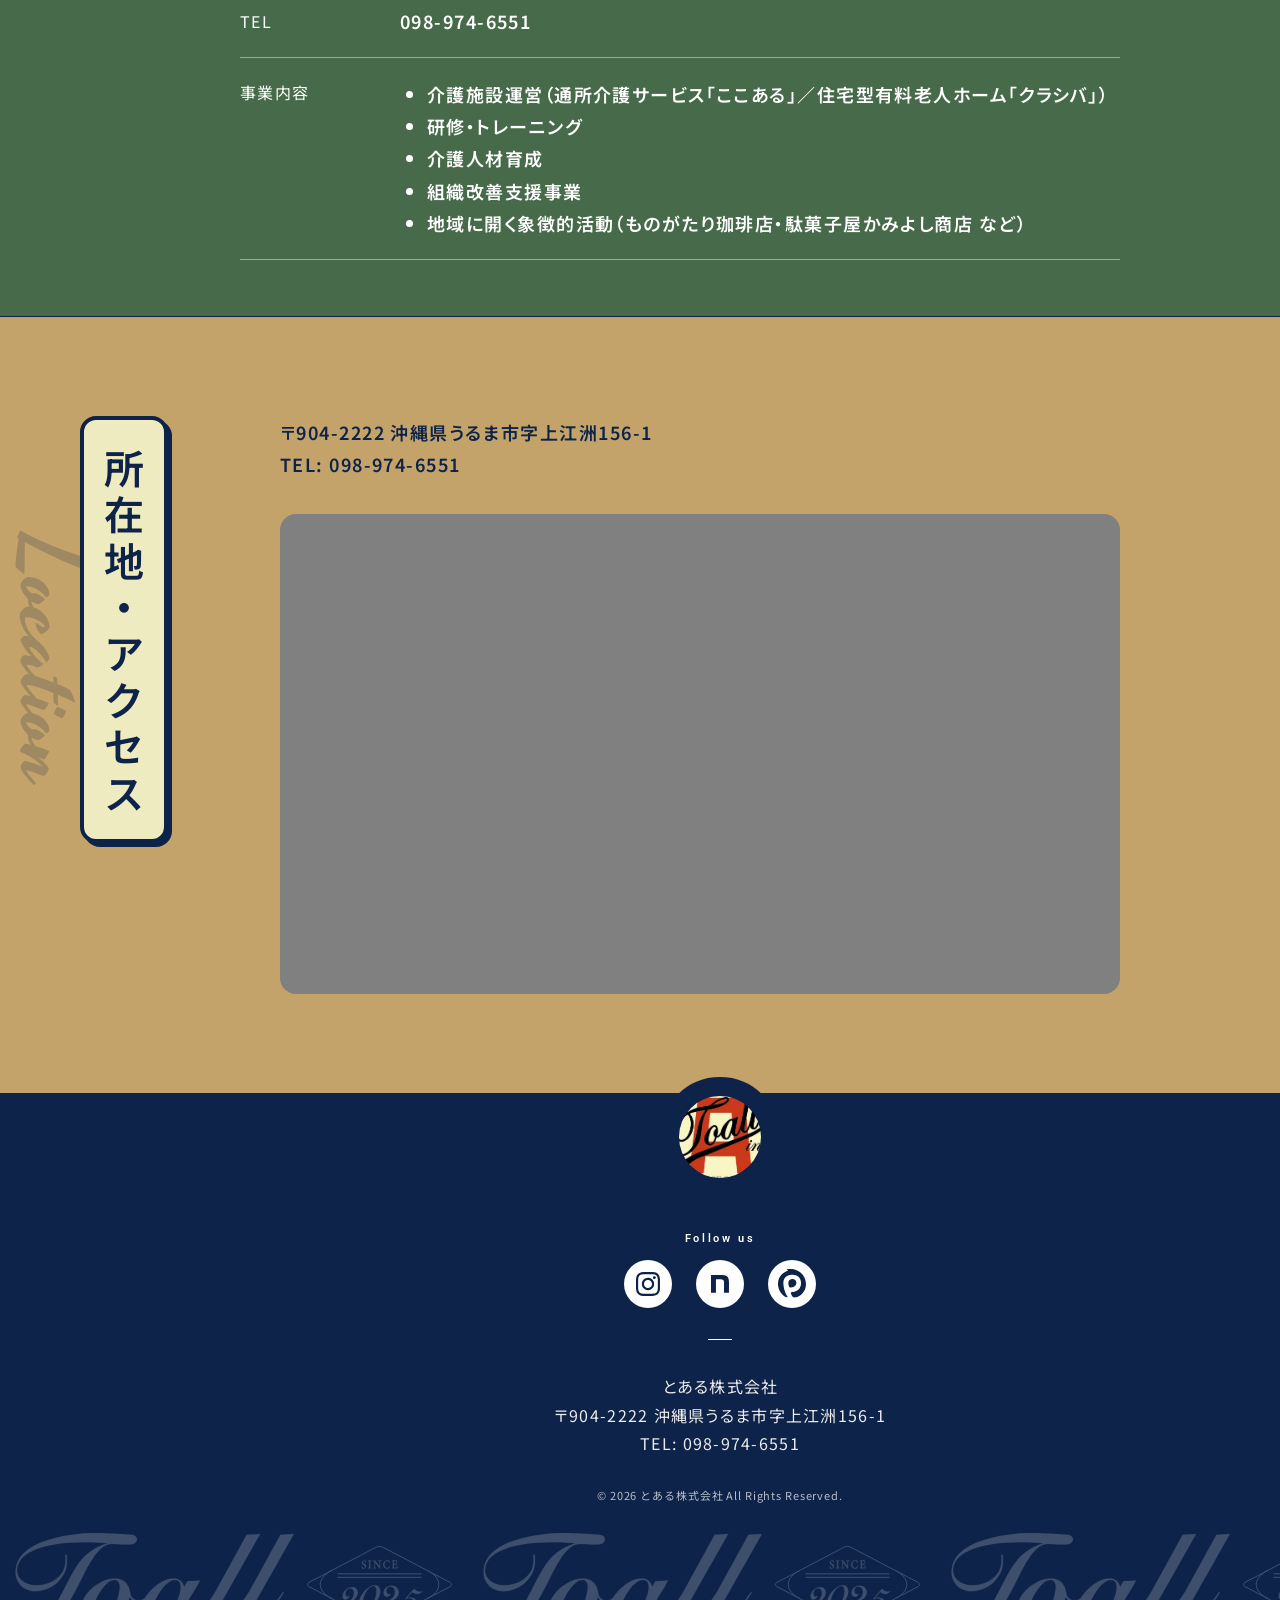
==== commit 2c7069e4: "docs(toaru): 公開前チェック一式——メタ情報実装・リンク修正・SP微調整 - meta description・OGP・twitter:card を4ページに実装（正本=pj062 wor" ====
--- a/about.html
+++ b/about.html
@@ -4,6 +4,14 @@
   <meta charset="UTF-8">
   <meta name="viewport" content="width=device-width, initial-scale=1.0">
   <title>会社案内 | とある株式会社</title>
+  <meta name="description" content="「その人が、その人らしく暮らし続けられる方法を、一緒に考える会社」。沖縄県うるま市・とある株式会社の理念・代表紹介・会社情報。">
+  <meta property="og:site_name" content="とある株式会社">
+  <meta property="og:type" content="website">
+  <meta property="og:title" content="会社案内 | とある株式会社">
+  <meta property="og:description" content="「その人が、その人らしく暮らし続けられる方法を、一緒に考える会社」。沖縄県うるま市・とある株式会社の理念・代表紹介・会社情報。">
+  <meta property="og:url" content="https://toallinc.com/about.html">
+  <meta property="og:image" content="https://toallinc.com/images/photo-about-kv.jpg">
+  <meta name="twitter:card" content="summary_large_image">
   <link rel="preconnect" href="https://fonts.googleapis.com">
   <link href="https://fonts.googleapis.com/css2?family=Noto+Sans+JP:wght@400;500;600;700&family=Yesteryear&family=Roboto:wght@500;600&display=swap" rel="stylesheet">
   <link rel="icon" type="image/png" href="images/favicon-32.png">
@@ -145,7 +153,7 @@
           </div>
         </div>
         <!-- バッジ -->
-        <div style="position:absolute; background-color:#edebbf; border:4px solid #0e2349; box-shadow:4px 4px 0px #0e2349; display:flex; flex-direction:column; align-items:center; justify-content:center; left:80px; padding:24px 0; border-radius:16px; top:0; width:88px;">
+        <div class="sp-section-badge" style="position:absolute; background-color:#edebbf; border:4px solid #0e2349; box-shadow:4px 4px 0px #0e2349; display:flex; flex-direction:column; align-items:center; justify-content:center; left:80px; padding:24px 0; border-radius:16px; top:0; width:88px;">
           <h2 style="word-break:break-word; font-family:'Noto Sans JP',sans-serif; font-weight:600; line-height:1.16; color:#0e2349; text-align:center; letter-spacing:3.2px; width:40px; font-feature-settings:'pkna' 1;">コンセプト</h2>
         </div>
       </div>
@@ -216,7 +224,7 @@
           </div>
         </div>
         <!-- バッジ -->
-        <div style="position:absolute; background-color:#edebbf; border:4px solid #0e2349; box-shadow:4px 4px 0px #0e2349; display:flex; flex-direction:column; align-items:center; justify-content:center; left:80px; padding:24px 0; border-radius:16px; top:0; width:88px;">
+        <div class="sp-section-badge" style="position:absolute; background-color:#edebbf; border:4px solid #0e2349; box-shadow:4px 4px 0px #0e2349; display:flex; flex-direction:column; align-items:center; justify-content:center; left:80px; padding:24px 0; border-radius:16px; top:0; width:88px;">
           <h2 style="word-break:break-word; font-family:'Noto Sans JP',sans-serif; font-weight:600; line-height:1.16; color:#0e2349; text-align:center; letter-spacing:3.2px; width:40px; font-feature-settings:'pkna' 1;">会社情報</h2>
         </div>
       </div>
@@ -408,7 +416,7 @@
           </div>
         </div>
         <!-- バッジ -->
-        <div style="position:absolute; background-color:#edebbf; border:4px solid #0e2349; box-shadow:4px 4px 0px #0e2349; display:flex; flex-direction:column; align-items:center; justify-content:center; left:0; padding:24px 0; border-radius:16px; top:0; width:88px;">
+        <div class="sp-section-badge" style="position:absolute; background-color:#edebbf; border:4px solid #0e2349; box-shadow:4px 4px 0px #0e2349; display:flex; flex-direction:column; align-items:center; justify-content:center; left:0; padding:24px 0; border-radius:16px; top:0; width:88px;">
           <h2 style="word-break:break-word; font-family:'Noto Sans JP',sans-serif; font-weight:600; line-height:1.16; color:#0e2349; text-align:center; letter-spacing:3.2px; width:40px; font-feature-settings:'pkna' 1;">所在地・アクセス</h2>
         </div>
       </div>
--- a/styles.css
+++ b/styles.css
@@ -160,7 +160,7 @@
 }
 .btn-s span {
   font-family: 'Noto Sans JP', sans-serif;
-  font-weight: 400;
+  font-weight: 600; /* ボタンは太字に統一（btn-mと揃える・2026-09-03 Saori） */
   font-size: 16px;
   color: #0e2349;
   letter-spacing: 1.28px;
@@ -623,7 +623,8 @@
 body.page-about .header-bg-rect {
   position: absolute;
   background-color: #c55c47;
-  inset: 0 0 24px 0;
+  /* 波と1px重ねる（ズーム80%等の端数丸めで境目に線が出るのを防ぐ・2026-09-03） */
+  inset: 0 0 23px 0;
 }
 body.page-about .header-title {
   position: absolute;
@@ -1018,25 +1019,25 @@
   font-size: 24px;
   color: #c55c47;
   text-align: center;
-  /* Stepは紺の縁で立体的に（2026-09-01 Saori） */
+  /* Stepも白縁に統一（2026-09-03 Saori。他の飾り英字と同じ白枠） */
   text-shadow:
-     2.0px 0.0px 0 #0e2349,
-     1.8px 0.8px 0 #0e2349,
-     1.4px 1.4px 0 #0e2349,
-     0.8px 1.8px 0 #0e2349,
-     0.0px 2.0px 0 #0e2349,
-     -0.8px 1.8px 0 #0e2349,
-     -1.4px 1.4px 0 #0e2349,
-     -1.8px 0.8px 0 #0e2349,
-     -2.0px 0.0px 0 #0e2349,
-     -1.8px -0.8px 0 #0e2349,
-     -1.4px -1.4px 0 #0e2349,
-     -0.8px -1.8px 0 #0e2349,
-     -0.0px -2.0px 0 #0e2349,
-     0.8px -1.8px 0 #0e2349,
-     1.4px -1.4px 0 #0e2349,
-     1.8px -0.8px 0 #0e2349,
-     3px 3px 0 rgba(14,35,73,0.3);
+     2.0px 0.0px 0 #fff,
+     1.8px 0.8px 0 #fff,
+     1.4px 1.4px 0 #fff,
+     0.8px 1.8px 0 #fff,
+     0.0px 2.0px 0 #fff,
+     -0.8px 1.8px 0 #fff,
+     -1.4px 1.4px 0 #fff,
+     -1.8px 0.8px 0 #fff,
+     -2.0px 0.0px 0 #fff,
+     -1.8px -0.8px 0 #fff,
+     -1.4px -1.4px 0 #fff,
+     -0.8px -1.8px 0 #fff,
+     -0.0px -2.0px 0 #fff,
+     0.8px -1.8px 0 #fff,
+     1.4px -1.4px 0 #fff,
+     1.8px -0.8px 0 #fff,
+     3px 3px 0 rgba(14,35,73,0.35);
   letter-spacing: 0.96px;
   white-space: nowrap;
   font-feature-settings: "pkna" 1, "palt" 1;
@@ -1111,6 +1112,29 @@
 
 /* ===== SP（max-width: 768px）===== */
 @media (max-width: 768px) {
+  /* ===== SPセクションバッジ 共通定義（2026-09-03・壁打ち確定）=====
+     左端16px・直下16pxの距離はバッジ自身が所有する（ページごとの下要素padding頼みをやめる）。
+     見た目はrecruit準拠に統一（radius 8・box-shadow 3px）。左端はコンテナのpaddingと
+     合算で16になるよう各ページ側でmargin-leftを持つ（recruit=コンテナ16→0／service=コンテナ0→16） */
+  .sp-section-badge {
+    background-color: #edebbf;
+    border: 3px solid #0e2349;
+    border-radius: 8px;
+    box-shadow: 3px 3px 0px #0e2349;
+    padding: 8px 20px;
+    font-family: 'Noto Sans JP', sans-serif;
+    font-weight: 700;
+    font-size: 26px;
+    color: #0e2349;
+    letter-spacing: 2px;
+    width: fit-content;
+    align-self: flex-start;
+    flex-shrink: 0;
+    margin: 0 0 16px 0;
+  }
+  /* aboutのバッジは縦書きh2のSP変換（インラインstyle＋構造セレクタが視覚を所有）。
+     クラスは参加のみで、直下距離は既存の親子padding構造が持つため上書きしない（2026-09-03） */
+  body.page-about .sp-section-badge { margin: 0; }
   /* 見出しサイズSPの正本はこのメディアクエリ末尾の「SP文字サイズの段」ブロック。
      ここには置かない（2026-09-01に段の設計へ統合） */
 
@@ -1270,25 +1294,14 @@
   body.page-service .service--02 { margin-top: 0 !important; }
   body.page-service .service-sidebar { display: none !important; }
   body.page-service .sp-section-badge {
-    /* 1行バジェット: 11字@375px＝(375−40−6)÷(26+2)。超過は文言側で解く（2026-09-03） */
+    /* 1行バジェット: 11字@375px＝(375−40−6)÷(26+2)。超過は文言側で解く（2026-09-03）
+       視覚定義は上の共通 .sp-section-badge へ統合（2026-09-03）。ここは位置指定のみ */
     display: block !important;
     position: relative; /* 絶対配置の帯背景divより上に描画する（非positionedだと背景に隠れる） */
-    background-color: #edebbf;
-    border: 3px solid #0e2349;
-    box-shadow: 3px 3px 0px #0e2349;
-    border-radius: 12px;
-    padding: 8px 20px;
-    margin: 20px auto 0;
-    font-family: 'Noto Sans JP', sans-serif;
-    font-weight: 600;
-    font-size: 26px;
-    color: #0e2349;
-    letter-spacing: 2px;
     /* 2026-09-01 Saori: 事業案内SPはH2含めて全部左揃えに統一 */
     text-align: left;
-    width: fit-content;
-    align-self: flex-start;
-    margin: 20px 0 0;
+    /* コンテナpadding=0のため左端16pxはバッジ自身が持つ */
+    margin: 20px 0 16px 16px;
   }
   body.page-service .sp-title-br { display: block !important; }
   body.page-service .section-content {
@@ -1319,14 +1332,14 @@
     min-height: unset !important;
   }
   /* 写真カード: 絶対配置imgのみ内包するためheight:autoだと高さ0に潰れる。縦横比固定で幅に追従させる（2026-09-01: 素材が縦長化→正方形を試作したが、Saori判断で元の横長比率に確定・object-positionのみ再調整） */
-  body.page-service .photo-card { height: auto !important; aspect-ratio: 5 / 3; }
+  body.page-service .photo-card { height: auto !important; aspect-ratio: 3 / 2; }
   /* SPでは写真2・3を段落ごとの .sp-inline-photo 側で表示する（1枚目だけ説明文直後に残す） */
   body.page-service .photo-card-2, body.page-service .photo-card-3 { display: none !important; }
   .sp-inline-photo {
     display: block !important;
     position: relative;
     width: 100%;
-    aspect-ratio: 5 / 3;
+    aspect-ratio: 3 / 2;
     border-radius: 16px;
     overflow: hidden;
     background-color: white;
@@ -1458,7 +1471,7 @@
   body.page-about .concept-section [style*="rotate(90deg)"] { display: none !important; }
   body.page-about .concept-section > div[style*="left:0; top:100px; width:240px"] {
     display: flex !important; position: relative !important; left: auto !important; top: auto !important;
-    width: 100% !important; height: auto !important; padding: 20px 20px 0 !important;
+    width: 100% !important; height: auto !important; padding: 20px 20px 0 16px !important; /* 左端16px統一（2026-09-03） */
     justify-content: flex-start !important; align-items: flex-start !important;
   }
   body.page-about .concept-section > div[style*="left:0; top:100px; width:240px"] > div:first-child { display: none !important; }
@@ -1493,7 +1506,7 @@
   body.page-about .company-bg-outer { inset: 0 !important; }
   body.page-about .company-section > div[style*="left:0; top:64px; width:240px"] {
     display: flex !important; position: relative !important; left: auto !important; top: auto !important;
-    width: 100% !important; height: auto !important; padding: 20px 20px 0 !important;
+    width: 100% !important; height: auto !important; padding: 20px 20px 0 16px !important; /* 左端16px統一（2026-09-03） */
     justify-content: flex-start !important; align-items: flex-start !important;
   }
   body.page-about .company-section > div[style*="left:0; top:64px; width:240px"] > div:first-child { display: none !important; }
@@ -1546,7 +1559,7 @@
   body.page-about .location-section [style*="rotate(90deg)"] { display: none !important; }
   body.page-about .location-section > div[style*="left:80px; top:100px; width:200px"] {
     display: flex !important; position: relative !important; left: auto !important; top: auto !important;
-    width: 100% !important; height: auto !important; padding: 20px 20px 0 !important;
+    width: 100% !important; height: auto !important; padding: 20px 20px 0 16px !important; /* 左端16px統一（2026-09-03） */
     justify-content: flex-start !important; align-items: flex-start !important;
   }
   body.page-about .location-section > div[style*="left:80px; top:100px; width:200px"] > div:first-child { display: none !important; }
@@ -1591,25 +1604,17 @@
     width: 100% !important; transform: none !important; padding: 32px 20px 0 !important; gap: 24px !important;
   }
   body.page-recruit #fv > div[style*="left:640px"] div[style*="font-size:40px"] { font-size: 30px !important; }
+  /* SPはFV本文のパラグラフ内改行（p分割）を解除して自然折返しにする（2026-09-03 Saori）。見出し40pxは対象外 */
+  body.page-recruit #fv > div[style*="left:640px"] div[style*="font-size:20px"] p,
+  body.page-recruit #fv > div[style*="left:640px"] div[style*="font-size:18px"] p { display: inline; }
   body.page-recruit #fv > div[style*="left:640px"] div[style*="font-size:20px"] { font-size: 15px !important; line-height: 1.8 !important; }
   body.page-recruit #fv > div[style*="left:640px"] div[style*="font-size:18px"] { font-size: 15px !important; }
   body.page-recruit .sp-section-badge {
+    /* 視覚定義は共通 .sp-section-badge へ統合（2026-09-03）。ここは表示切替と配置のみ。
+       コンテナが padding 16px を持つため左マージンは0（合算で左端16px） */
     display: flex;
     align-items: center;
     justify-content: center;
-    background-color: #edebbf;
-    border: 3px solid #0e2349;
-    border-radius: 8px;
-    padding: 8px 20px;
-    font-family: 'Noto Sans JP', sans-serif;
-    font-weight: 700;
-    font-size: 26px;
-    color: #0e2349;
-    letter-spacing: 2px;
-    align-self: flex-start;
-    flex-shrink: 0;
-    margin-bottom: 8px;
-    filter: drop-shadow(3px 3px 0px #0e2349);
   }
   body.page-recruit #culture { flex-direction: column !important; padding: 40px 16px 60px !important; gap: 0; }
   body.page-recruit .cat-sidebar { display: none !important; }
@@ -1623,7 +1628,7 @@
   body.page-recruit .quote-card-wrap { flex: none !important; width: 100% !important; min-width: 0; align-self: auto !important; }
   body.page-recruit .quote-card { flex: none !important; min-height: 60px !important; }
   body.page-recruit #culture div[style*="display:flex; gap:16px; align-items:flex-start; width:100%"] { flex-direction: column !important; gap: 16px !important; }
-  body.page-recruit #culture div[style*="min-height:526px"] { display: none !important; }
+  body.page-recruit #culture div[style*="min-height:465px"] { display: none !important; }
   body.page-recruit #culture div[style*="grid-template-columns:repeat(3"] { grid-template-columns: 1fr !important; gap: 24px !important; }
   body.page-recruit #culture div[style*="grid-column:2"] { grid-column: 1 !important; }
   body.page-recruit #culture div[style*="background-color:#c3a369"] { padding: 24px 16px !important; }
@@ -1657,13 +1662,15 @@
     width: 100% !important;
   }
   body.page-recruit #staff-voice { flex-direction: column !important; padding: 40px 16px 60px !important; }
-  body.page-recruit #staff-voice div[style*="display:flex; gap:16px; align-items:flex-start; width:100%"] { flex-direction: column !important; gap: 16px !important; }
+  body.page-recruit #staff-voice div[style*="display:flex; gap:16px; align-items:stretch; width:100%"] { flex-direction: column !important; gap: 16px !important; }
   body.page-recruit .staff-card { flex: none !important; width: 100% !important; min-width: 0; }
   /* 横長カードはSPでは縦積みに戻す（写真行→本文の順）。左の仕切り線も横罫に置き換える */
   body.page-recruit .staff-card-wide { flex-direction: column !important; gap: 16px !important; padding: 16px 24px !important; }
   /* PCで指定した改行位置はSPの狭い幅だと中途半端に切れるので、SPでは無効化して
      自然な折り返しに任せる（2026-09-01） */
   body.page-recruit .staff-card-wide-body br { display: none; }
+  /* Staff Voice 2枚のPC用改行指定はSPでは解除し自然折返しに任せる（2026-09-03） */
+  body.page-recruit .staff-card p br { display: none; }
   body.page-recruit .staff-card-wide-media { width: 100% !important; }
   body.page-recruit .staff-card-wide-media-portrait { width: 100% !important; }
   body.page-recruit .staff-card-wide-body { border-left: none !important; border-top: 1px solid #0e2349 !important; padding-left: 0 !important; padding-top: 16px !important; }
@@ -1803,6 +1810,8 @@
   body.page-index section#about > div:last-child > div:last-child div[style*="text-align:center"],
   body.page-index section#about > div:last-child > div:last-child div[style*="text-align: center"] { text-align: left !important; width: 100% !important; }
   body.page-index section#about a.btn-s { align-self: center !important; }
+  /* 締めコピーのSP行間: line-height:2 は広すぎるため本文標準の1.8へ（2026-09-03 Saori） */
+  body.page-index section#about p[style*="line-height:2"] { line-height: 1.8 !important; }
   body.page-index section#about > div:last-child { background-color: white !important; border: 1px solid #0e2349 !important; border-radius: 16px !important; display: flex !important; flex-direction: column !important; gap: 0 !important; overflow: hidden !important; }
   body.page-index section#services { width: 100% !important; border-radius: 24px 24px 0 0 !important; }
   body.page-index section#services > div:last-child { flex-direction: column !important; padding: 60px 16px 40px !important; gap: 40px !important; }
@@ -1818,9 +1827,11 @@
   body.page-index section#services div[style*="height:64px"][style*="border-left"] { display: none !important; }
   body.page-index section#services p[style*="flex:1 0 0"] { flex: 0 0 100% !important; white-space: normal !important; font-size: 15px !important; }
   body.page-index section#services div[style*="width:130px"] { width: auto !important; }
-  /* カード名はSPでは1行（PCは幅130pxで2行に折るデザインのまま）2026-08-30 Saori指摘 */
-  body.page-index section#services h3 br { display: none !important; }
-  body.page-index section#services h3 .sp-dot { display: inline !important; }
+  /* カード名はSPでは1行（PCは幅130pxで2行に折るデザインのまま）2026-08-30 Saori指摘
+     2026-09-03: 見出し階層変更(h3→h4)でセレクタ外れしていたのを追従。ラベルはアイコンと天地中央に */
+  body.page-index section#services h4 br { display: none !important; }
+  body.page-index section#services h4 .sp-dot { display: inline !important; }
+  body.page-index section#services div[style*="gap:24px; align-items:center; position:relative; flex-shrink:0; width:100%"] > div:nth-child(2) { align-self: center !important; }
   /* SPでもPCと同じ青背景を出す（bg wrapを消すと地模様が透けて黄色く見えるため、セクション自体に青を付与） */
   body.page-index section#recruit-top { height: auto !important; width: 100% !important; background-color: #546895 !important; border-top: 1px solid #0e2349 !important; }
   body.page-index section#recruit-top > div:first-of-type { position: relative !important; inset: unset !important; width: 100% !important; height: auto !important; display: none !important; }
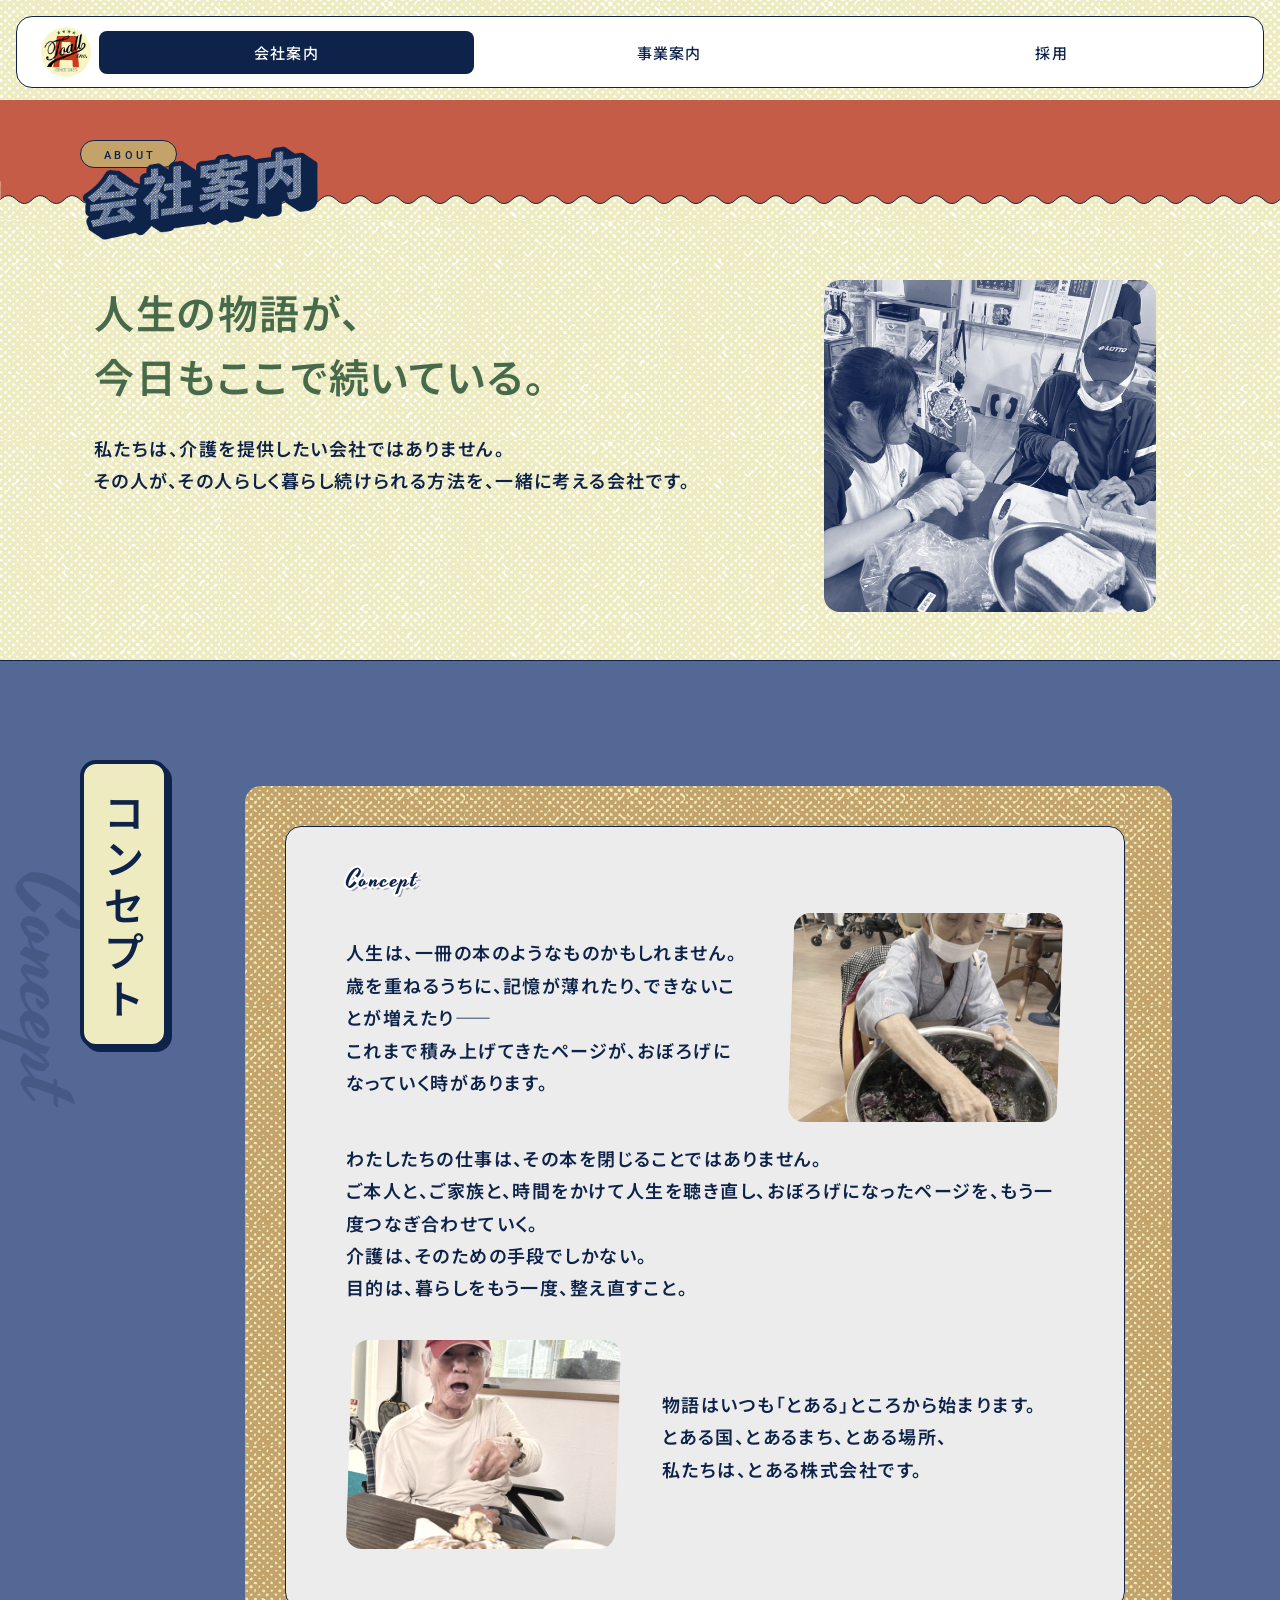
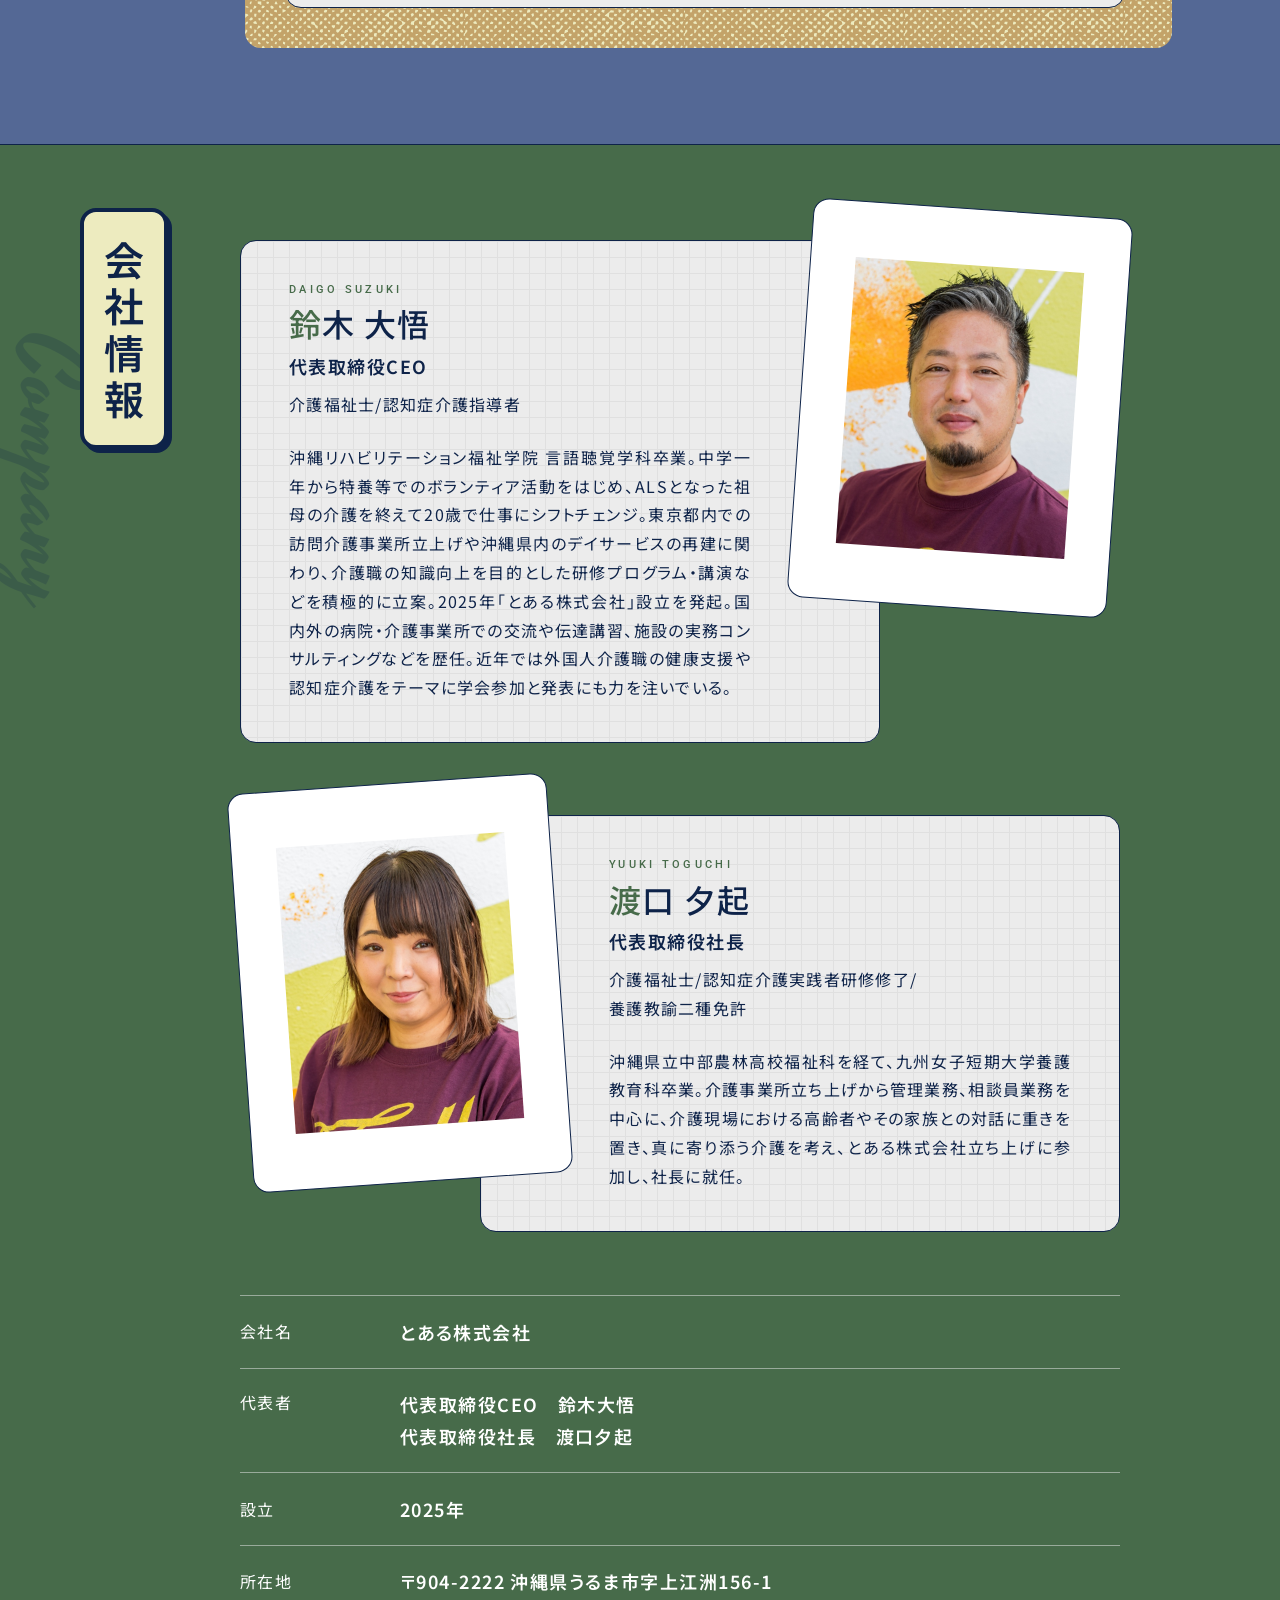
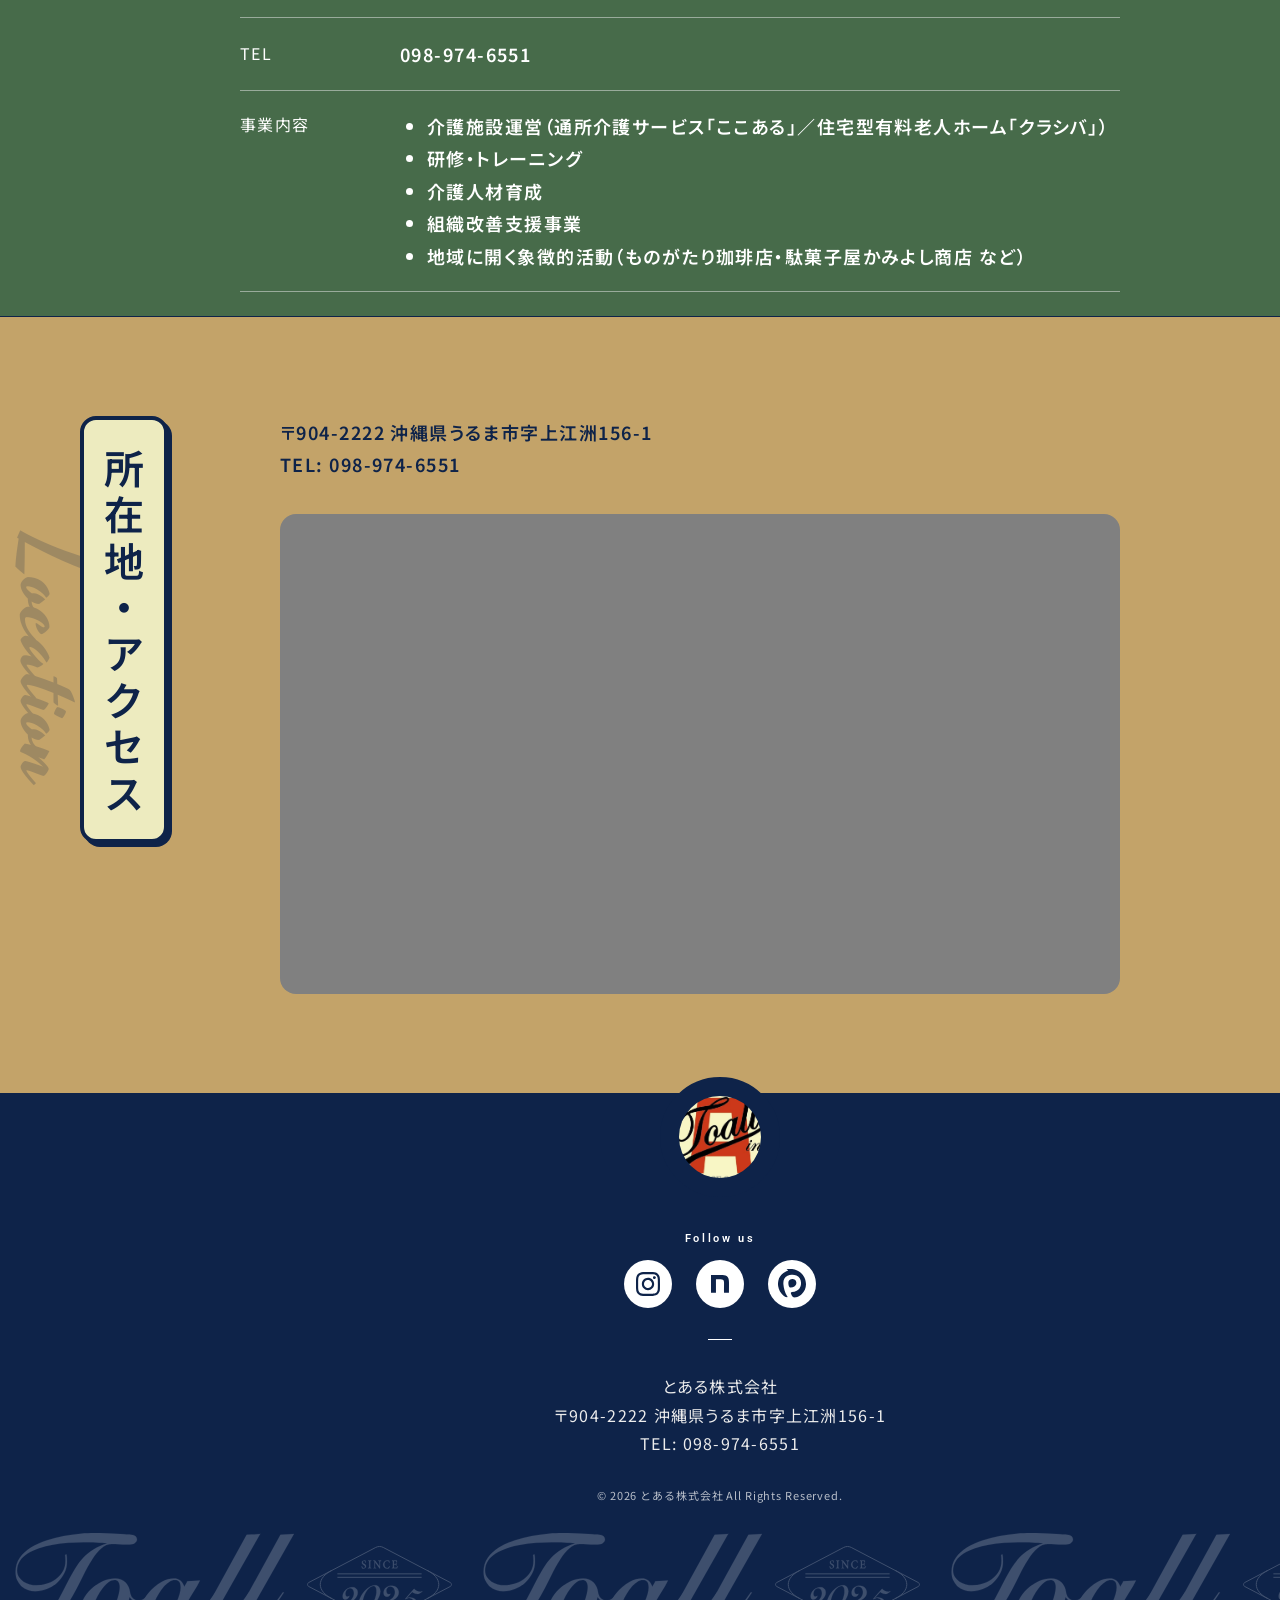
==== commit 9ad8e7f7: "docs(とある): 会社概要の代表者を2行表記に（鈴木・渡口を1行ずつ） Co-Authored-By: Claude Opus 5 (1M context) <noreply@anthropic." ====
--- a/about.html
+++ b/about.html
@@ -326,11 +326,11 @@
             </div>
           </div>
           <!-- 代表者 -->
-          <div style="word-break:break-word; display:flex; align-items:center; flex-shrink:0; color:white; width:100%;">
+          <div style="word-break:break-word; display:flex; align-items:flex-start; flex-shrink:0; color:white; width:100%;">
             <div style="display:flex; flex-direction:column; font-family:'Noto Sans JP',sans-serif; font-weight:400; justify-content:center; flex-shrink:0; font-size:16px; letter-spacing:1.28px; width:160px; font-feature-settings:'pkna' 1,'palt' 1;">
               <p style="line-height:1.8;">代表者</p>
             </div>
-            <p style="flex:1 0 0; font-family:'Noto Sans JP',sans-serif; font-weight:600; line-height:1.8; min-width:1px; font-size:18px; letter-spacing:1.44px; font-feature-settings:'pkna' 1,'palt' 1;">代表取締役CEO 鈴木大悟／代表取締役社長 渡口夕起</p>
+            <p style="flex:1 0 0; font-family:'Noto Sans JP',sans-serif; font-weight:600; line-height:1.8; min-width:1px; font-size:18px; letter-spacing:1.44px; font-feature-settings:'pkna' 1,'palt' 1;">代表取締役CEO　鈴木大悟<br />代表取締役社長　渡口夕起</p>
           </div>
           <!-- line -->
           <div style="height:0; position:relative; flex-shrink:0; width:100%;">
--- a/styles.css
+++ b/styles.css
@@ -330,7 +330,8 @@
   align-self: center;
   flex-shrink: 0;
   margin-top: 0;
-  margin-bottom: 64px;
+  /* 2026-09-09: 直下に導線を追加。導線側paddingと合算で空きすぎるため64→24（Saori指摘の「半分に」） */
+  margin-bottom: 24px;
 }
 body.page-service .fv-text {
   position: absolute;
@@ -580,6 +581,63 @@
 
 body.page-service .service-sidebar {
   /* PC: visible */
+}
+
+/* index事業案内カード: 見出し列を104pxに詰めた（説明文の改行位置を指定に合わせるため）ぶん、
+   「トレーニング」が3行に割れる。<br>で指定した2行を保つため折返しを禁止する（2026-09-09） */
+body.page-index section#services h4 {
+  white-space: nowrap;
+}
+
+/* ===== 事業案内 セクション導線（2026-09-09 MTG: 下部セクションへ飛べるように）===== */
+/* 装飾はセクションの縦書きバッジと同じ（背景#edebbf・紺4px枠・影4px・角丸16px。9/9カズキタ＆Saori） */
+body.page-service .service-nav-label {
+  display: block;
+  width: 100%;
+  margin: 0;
+  padding: 16px 20px 0;
+  text-align: center;
+  line-height: 1;
+}
+body.page-service .service-nav-label span {
+  display: inline-block;
+  background-color: #edebbf;
+  border: 4px solid #0e2349;
+  box-shadow: 4px 4px 0px #0e2349;
+  border-radius: 16px;
+  padding: 12px 28px;
+  font-family: 'Noto Sans JP', sans-serif;
+  font-weight: 600;
+  font-size: 20px;
+  line-height: 1.4;
+  letter-spacing: 3.2px;
+  color: #0e2349;
+  font-feature-settings: "pkna" 1;
+}
+body.page-service .service-nav {
+  display: flex;
+  justify-content: center;
+  gap: 48px;
+  flex-wrap: wrap;
+  padding: 24px 20px 32px;
+  width: 100%;
+}
+body.page-service .service-nav a {
+  display: inline-flex;
+  align-items: center;
+  gap: 0;
+  font-family: 'Noto Sans JP', sans-serif;
+  font-weight: 600;
+  font-size: 16px;
+  color: #0e2349;
+  letter-spacing: 1.28px;
+  line-height: 1.8;
+  text-decoration: underline;
+  text-underline-offset: 6px;
+  font-feature-settings: "pkna" 1, "palt" 1;
+}
+body.page-service .service-nav a:hover {
+  opacity: 0.7;
 }
 
 /* ===== body.page-about 固有クラス（PCのみ）===== */
@@ -756,6 +814,9 @@
   line-height: 1.16;
   width: 40px;
   font-feature-settings: "pkna" 1;
+  /* 長音符を縦向きにする（2026-09-09 MTG指摘・だいごさん） */
+  writing-mode: vertical-rl;
+  text-orientation: upright;
 }
 
 body.page-recruit .staff-card {
@@ -1117,6 +1178,9 @@
      見た目はrecruit準拠に統一（radius 8・box-shadow 3px）。左端はコンテナのpaddingと
      合算で16になるよう各ページ側でmargin-leftを持つ（recruit=コンテナ16→0／service=コンテナ0→16） */
   .sp-section-badge {
+    /* 絶対配置の帯背景divより上に描画する（非positionedだと背景に隠れる。
+       旧recruitはfilter:drop-shadowの副作用で偶然浮いていた＝box-shadow化で露呈・2026-09-03） */
+    position: relative;
     background-color: #edebbf;
     border: 3px solid #0e2349;
     border-radius: 8px;
@@ -1252,7 +1316,7 @@
     display: flex !important;
     flex-direction: column !important;
     gap: 24px !important;
-    padding: 24px 16px 32px !important;
+    padding: 24px 16px 12px !important; /* 2026-09-09: 導線追加に伴い下を32→12 */
     align-self: auto !important;
   }
   body.page-service .fv-text {
@@ -1293,6 +1357,32 @@
   body.page-service .service-section { width: 100% !important; min-height: unset !important; }
   body.page-service .service--02 { margin-top: 0 !important; }
   body.page-service .service-sidebar { display: none !important; }
+  /* 事業案内 セクション導線（2026-09-09）
+     3項目=27字は375px幅に1行で入らない（11pxまで縮めても340px必要＝実測）。
+     可読性を優先し2行の自然折返しにする。高さ約60pxで、ボタン型の縦積み190pxより軽い */
+  body.page-service .service-nav-label {
+    padding: 12px 12px 0;
+  }
+  body.page-service .service-nav-label span {
+    font-size: 17px;
+    padding: 10px 22px;
+    border-width: 3px;
+    box-shadow: 3px 3px 0px #0e2349;
+    letter-spacing: 2.4px;
+  }
+  body.page-service .service-nav {
+    gap: 8px 20px;
+    padding: 20px 12px 24px;
+    justify-content: center;
+    flex-wrap: wrap;
+  }
+  body.page-service .service-nav a {
+    font-size: 14px;
+    letter-spacing: 0;
+    gap: 0;
+    text-underline-offset: 4px;
+  }
+  
   body.page-service .sp-section-badge {
     /* 1行バジェット: 11字@375px＝(375−40−6)÷(26+2)。超過は文言側で解く（2026-09-03）
        視覚定義は上の共通 .sp-section-badge へ統合（2026-09-03）。ここは位置指定のみ */
@@ -1717,7 +1807,8 @@
     border-bottom: 11px solid #ececec !important;
   }
   body.page-recruit .qa-avatar div[style*="align-items:center; text-align:center"] { align-items: flex-start !important; text-align: left !important; }
-  body.page-recruit .qa-avatar div[style*="width:75px"] { width: auto !important; }
+  /* 2026-09-09: 本音対談の話者表記変更（肩書き行を削除・width:75px→nowrap）に追従 */
+  body.page-recruit .qa-avatar div[style*="white-space:nowrap"] { width: auto !important; }
   body.page-recruit #want > div[style*="flex:1"],
   body.page-recruit #want > div:last-child:not(.sp-section-badge) { flex: none !important; width: 100% !important; padding: 0 !important; }
   body.page-recruit #apply { padding: 60px 16px !important; }
@@ -1819,19 +1910,20 @@
   body.page-index section#services > div:last-child > div:first-child > div:first-child > div:last-child { text-align: center !important; width: 100% !important; white-space: normal !important; }
   body.page-index section#services a.btn-s { align-self: center !important; }
   body.page-index section#services > div:last-child > div:last-child { width: 100% !important; flex-shrink: unset !important; }
-  body.page-index section#services div[style*="gap:24px; align-items:center; position:relative; flex-shrink:0; width:100%"] { flex-direction: row !important; flex-wrap: wrap !important; align-items: flex-start !important; gap: 12px 12px !important; }
-  body.page-index section#services div[style*="gap:24px; align-items:center; position:relative; flex-shrink:0; width:100%"] > div:first-child { flex-shrink: 0 !important; width: 64px !important; height: 64px !important; }
-  body.page-index section#services div[style*="gap:24px; align-items:center; position:relative; flex-shrink:0; width:100%"] > div:nth-child(2) { flex: 1 !important; min-width: 0 !important; }
-  body.page-index section#services div[style*="gap:24px; align-items:center; position:relative; flex-shrink:0; width:100%"] > div:first-child div[style*="border-radius:40px"] { width: 64px !important; height: 64px !important; }
-  body.page-index section#services div[style*="gap:24px; align-items:center; position:relative; flex-shrink:0; width:100%"] > div:first-child div[style*="width:48px; height:48px"] { width: 38px !important; height: 38px !important; }
+  body.page-index section#services div[style*="gap:20px; align-items:center; position:relative; flex-shrink:0; width:100%"] { flex-direction: row !important; flex-wrap: wrap !important; align-items: flex-start !important; gap: 12px 12px !important; }
+  body.page-index section#services div[style*="gap:20px; align-items:center; position:relative; flex-shrink:0; width:100%"] > div:first-child { flex-shrink: 0 !important; width: 64px !important; height: 64px !important; }
+  body.page-index section#services div[style*="gap:20px; align-items:center; position:relative; flex-shrink:0; width:100%"] > div:nth-child(2) { flex: 1 !important; min-width: 0 !important; }
+  body.page-index section#services div[style*="gap:20px; align-items:center; position:relative; flex-shrink:0; width:100%"] > div:first-child div[style*="border-radius:40px"] { width: 64px !important; height: 64px !important; }
+  body.page-index section#services div[style*="gap:20px; align-items:center; position:relative; flex-shrink:0; width:100%"] > div:first-child div[style*="width:48px; height:48px"] { width: 38px !important; height: 38px !important; }
   body.page-index section#services div[style*="height:64px"][style*="border-left"] { display: none !important; }
   body.page-index section#services p[style*="flex:1 0 0"] { flex: 0 0 100% !important; white-space: normal !important; font-size: 15px !important; }
-  body.page-index section#services div[style*="width:130px"] { width: auto !important; }
-  /* カード名はSPでは1行（PCは幅130pxで2行に折るデザインのまま）2026-08-30 Saori指摘
+  body.page-index section#services div[style*="width:104px"] { width: auto !important; }
+  /* カード名はSPでは1行（PCは幅104pxで2行に折るデザインのまま）2026-08-30 Saori指摘
      2026-09-03: 見出し階層変更(h3→h4)でセレクタ外れしていたのを追従。ラベルはアイコンと天地中央に */
+  body.page-index section#services h4 { white-space: normal !important; }
   body.page-index section#services h4 br { display: none !important; }
   body.page-index section#services h4 .sp-dot { display: inline !important; }
-  body.page-index section#services div[style*="gap:24px; align-items:center; position:relative; flex-shrink:0; width:100%"] > div:nth-child(2) { align-self: center !important; }
+  body.page-index section#services div[style*="gap:20px; align-items:center; position:relative; flex-shrink:0; width:100%"] > div:nth-child(2) { align-self: center !important; }
   /* SPでもPCと同じ青背景を出す（bg wrapを消すと地模様が透けて黄色く見えるため、セクション自体に青を付与） */
   body.page-index section#recruit-top { height: auto !important; width: 100% !important; background-color: #546895 !important; border-top: 1px solid #0e2349 !important; }
   body.page-index section#recruit-top > div:first-of-type { position: relative !important; inset: unset !important; width: 100% !important; height: auto !important; display: none !important; }
